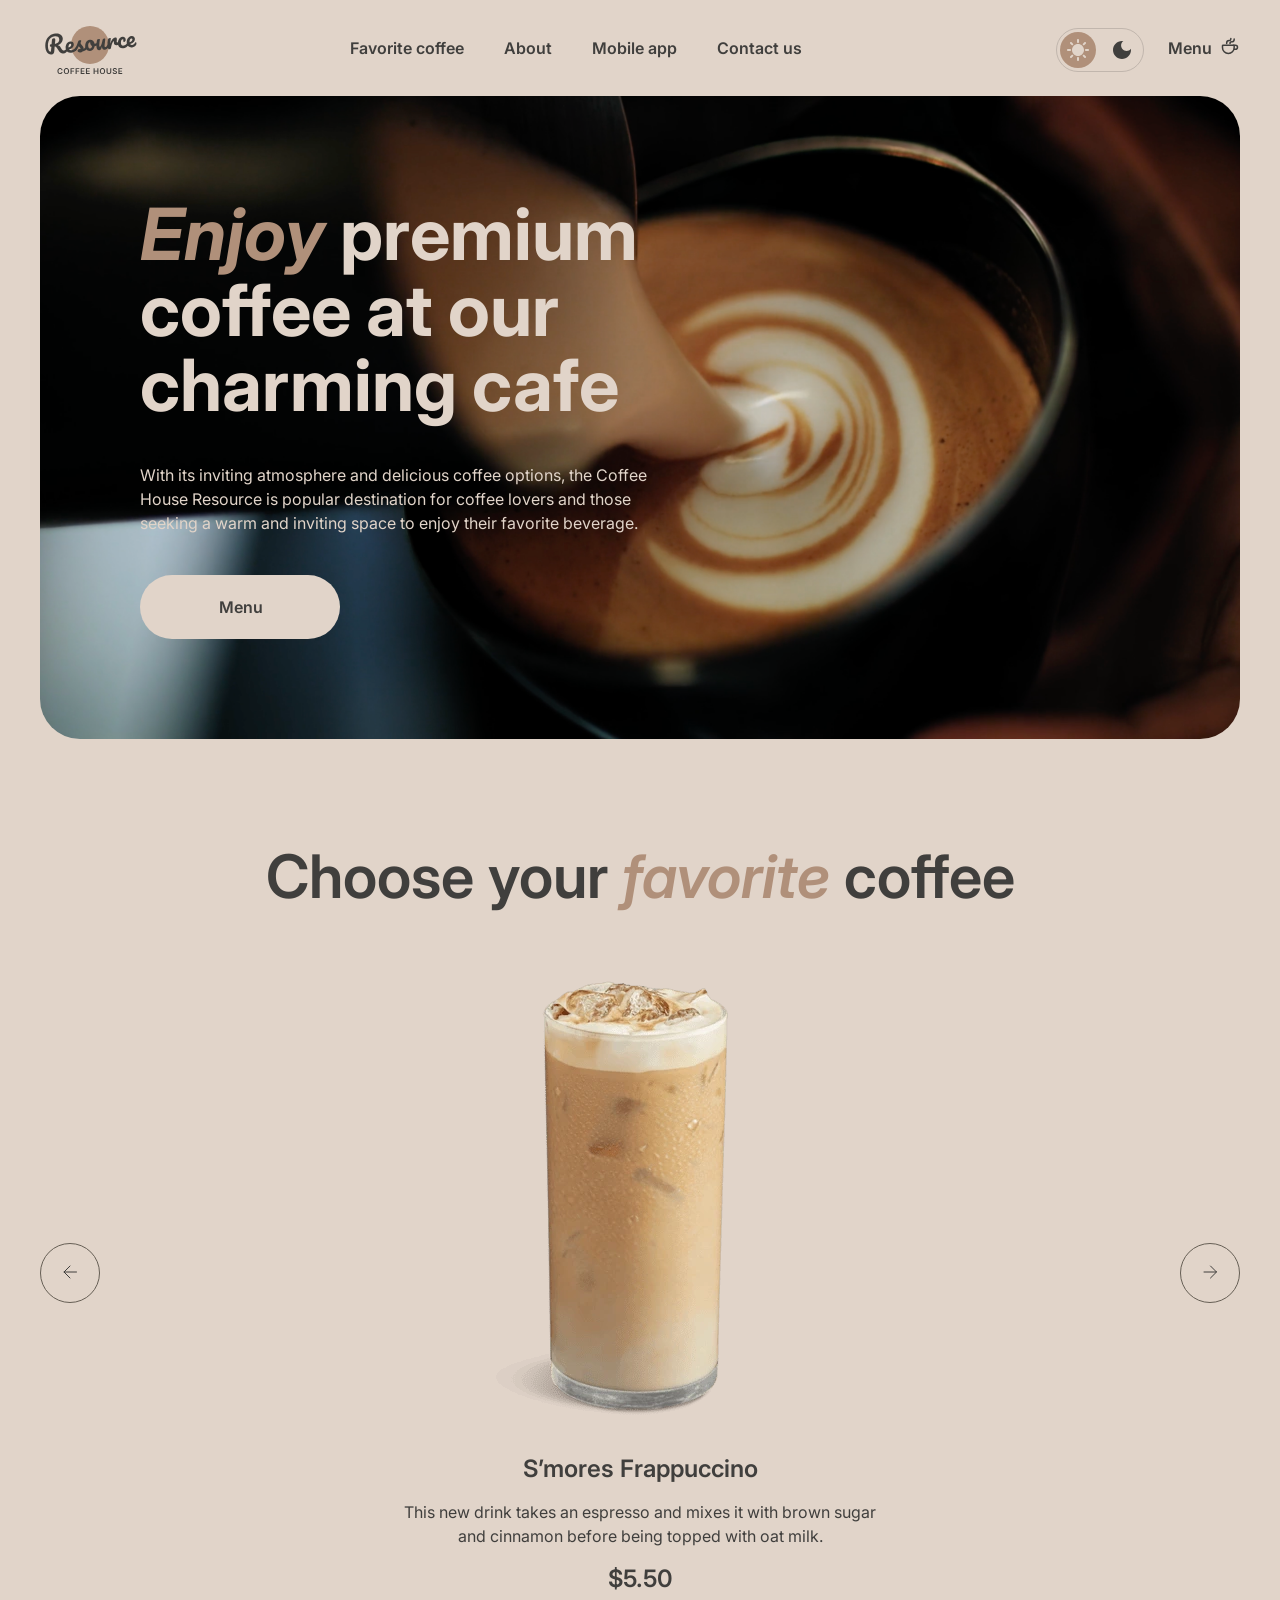
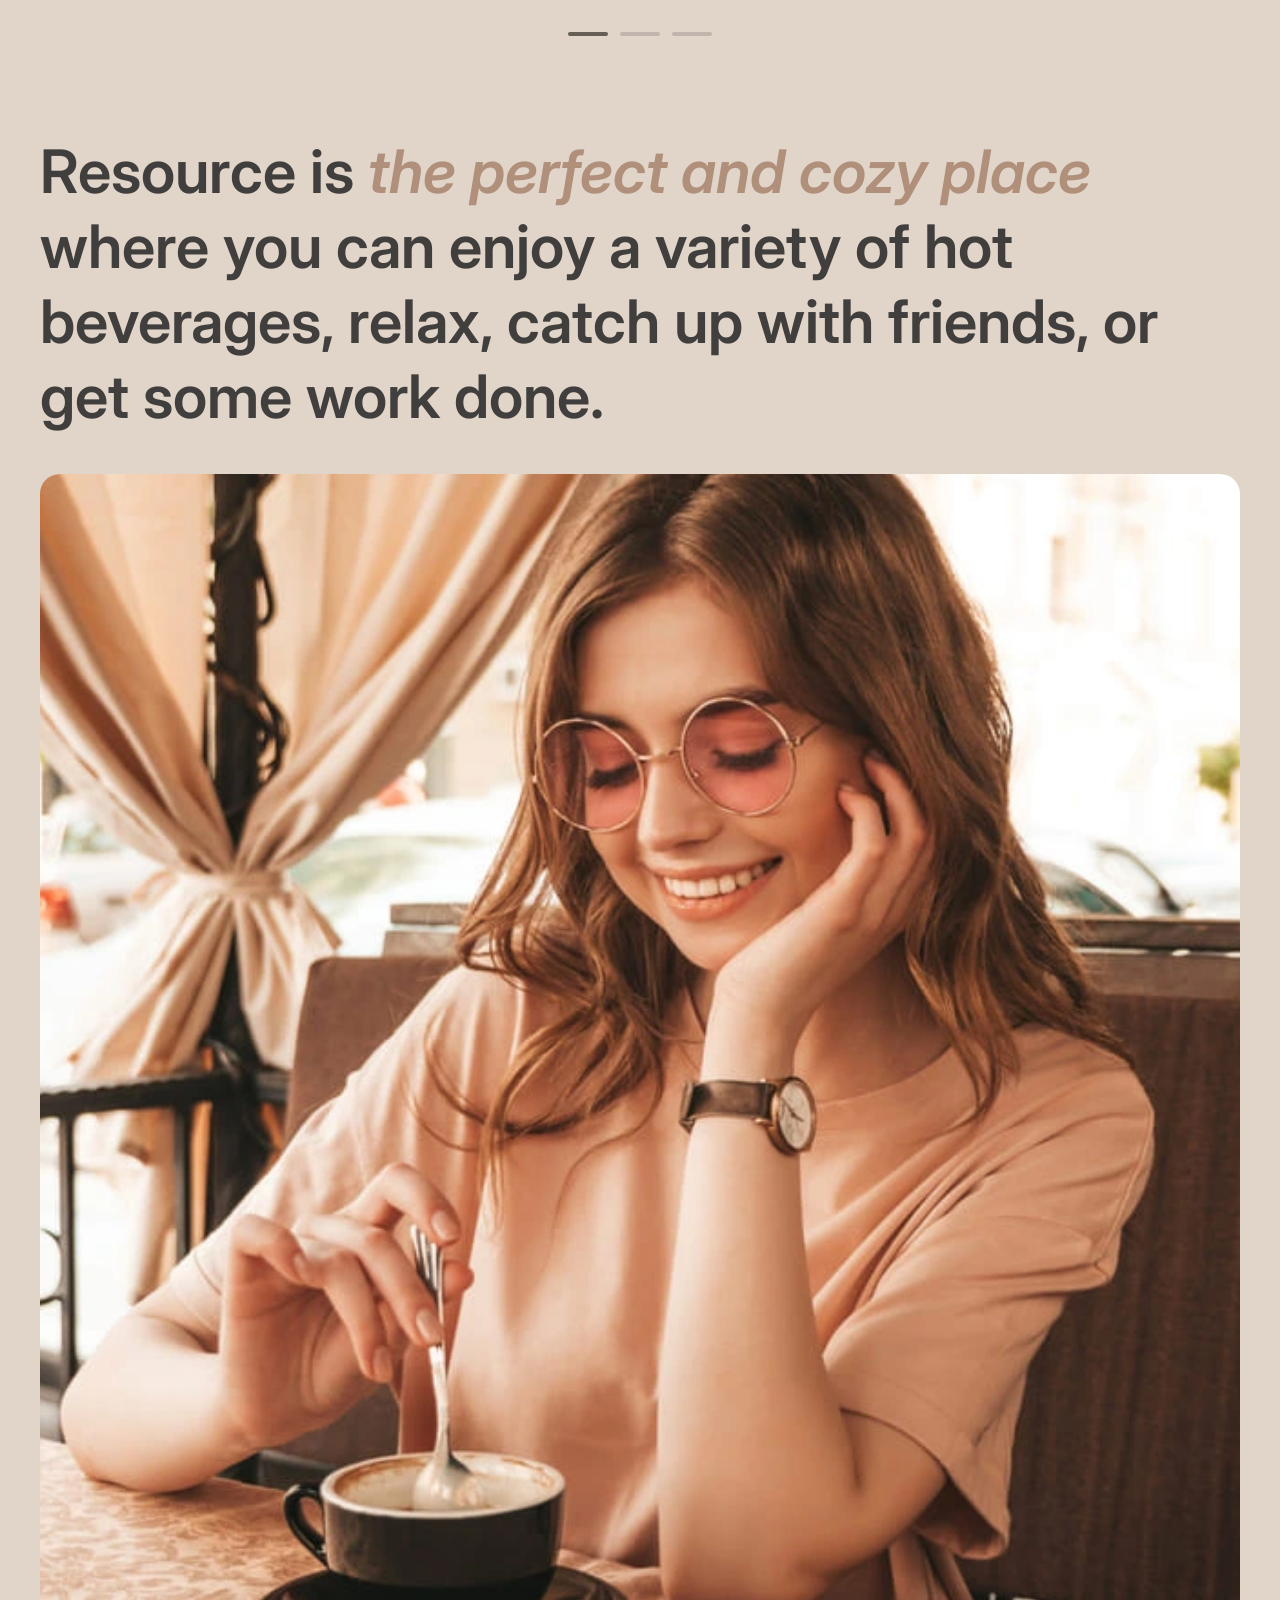
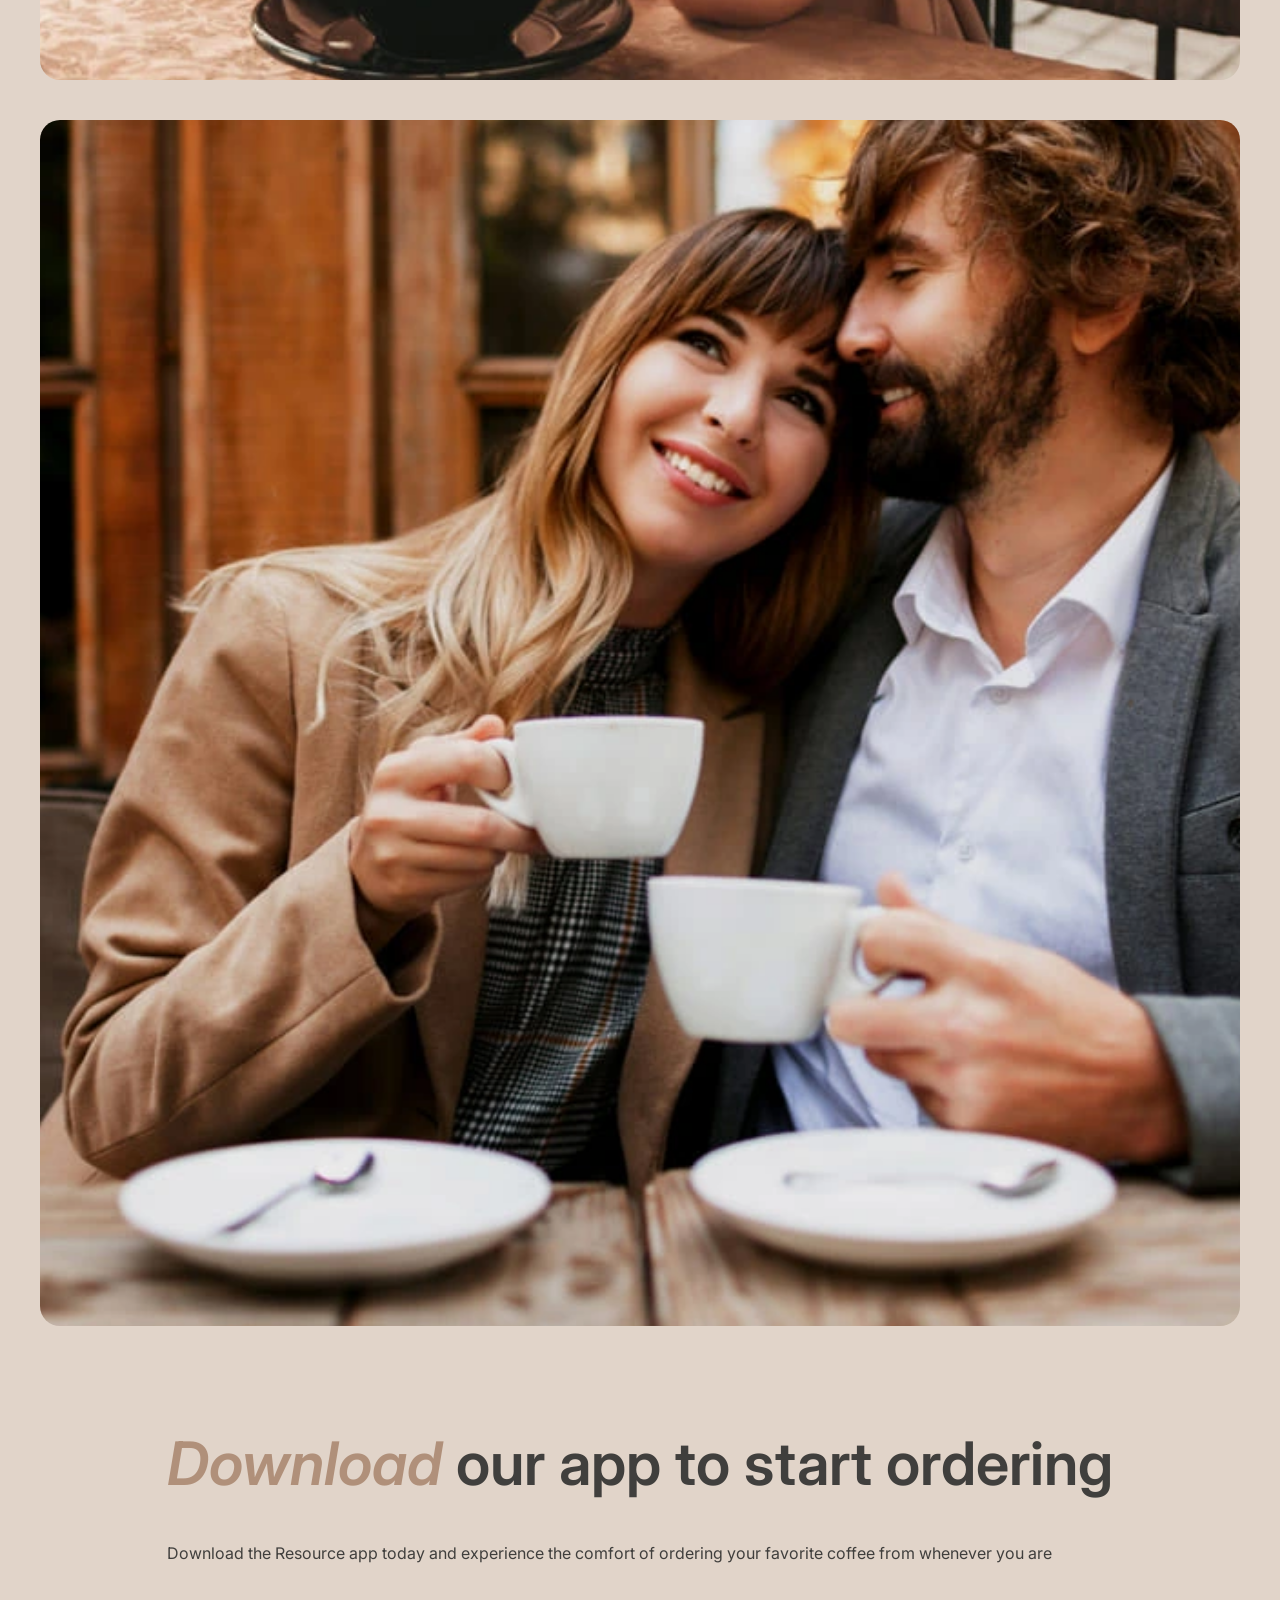
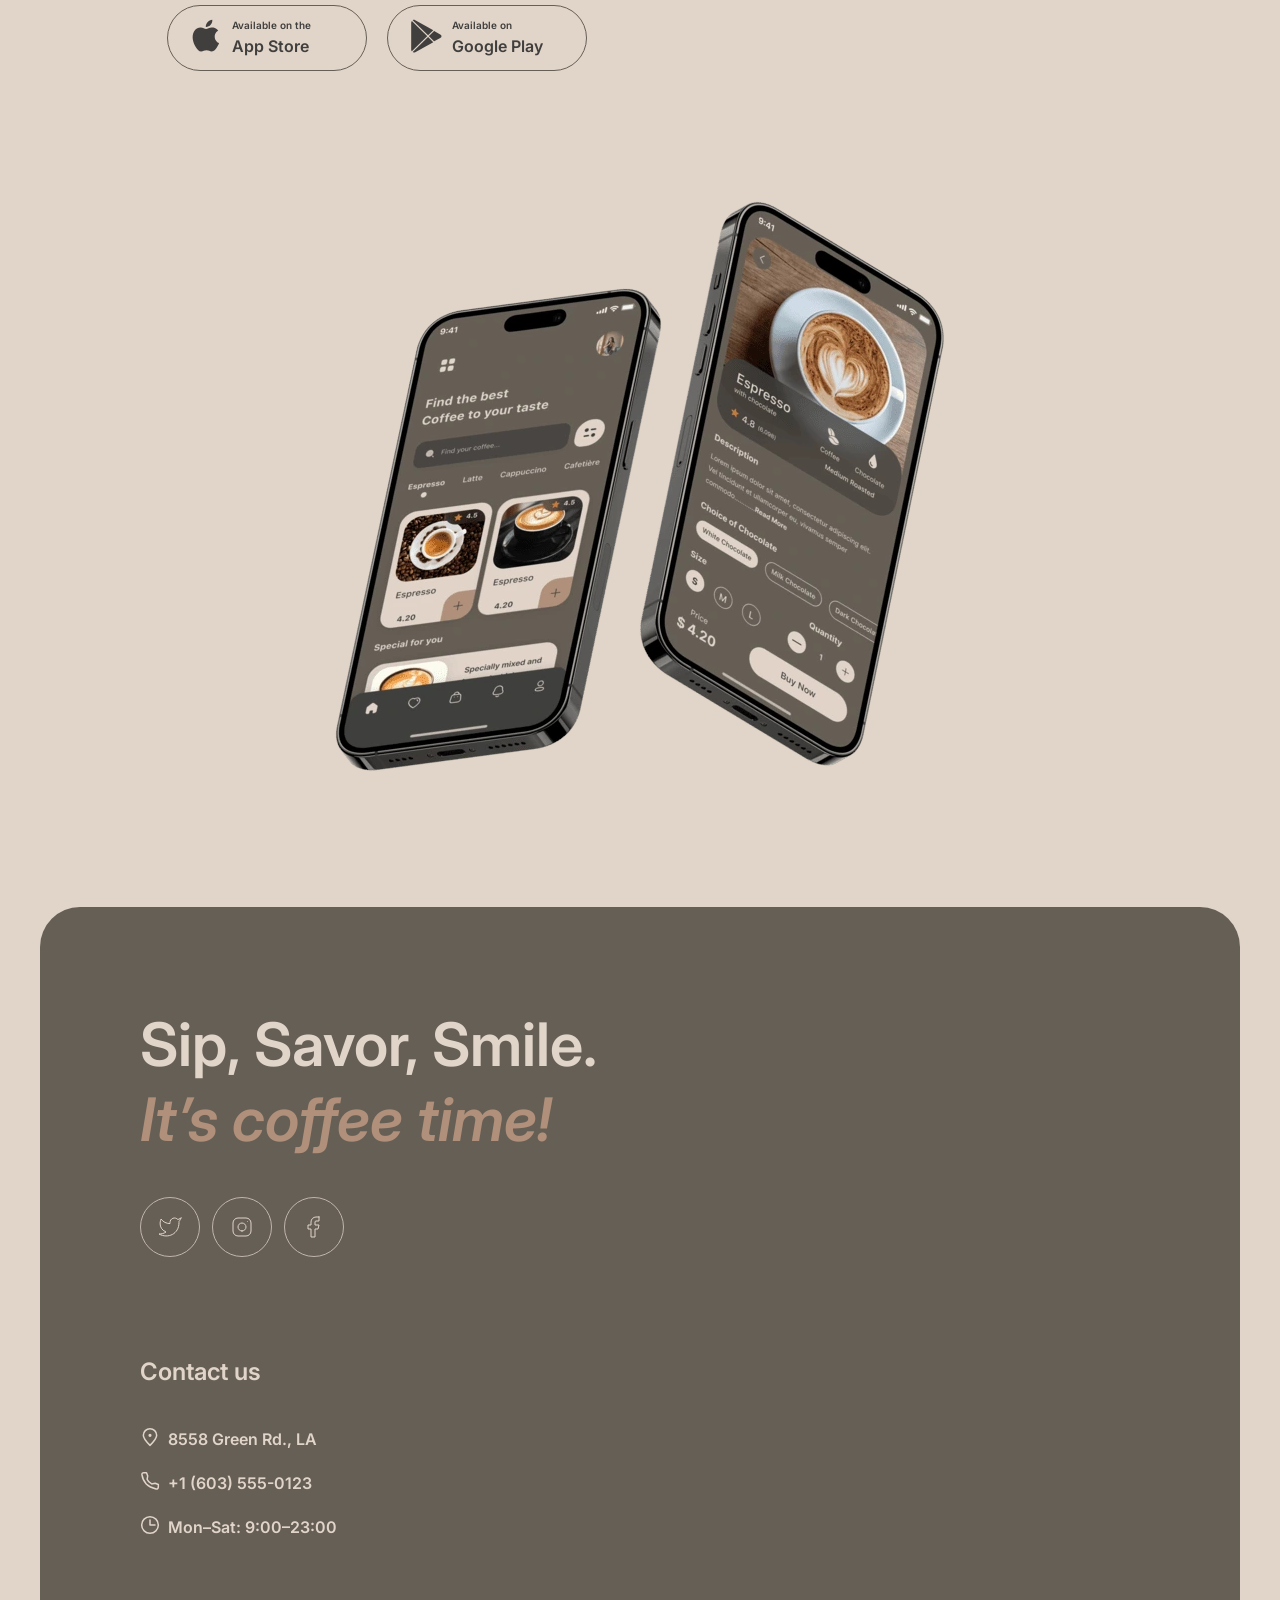
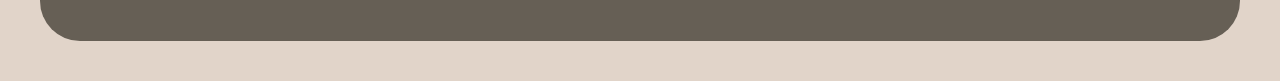
==== index.html @ 1335c881 "feat: add styles for tablets" ====
<!DOCTYPE html>
<html lang="en" data-theme="light">
<head>
  <meta charset="UTF-8">
  <meta name="viewport" content="width=device-width, initial-scale=1.0">
  <script>
    (function () {
      try {
        const stored = localStorage.getItem('theme');
        const systemPrefers = matchMedia('(prefers-color-scheme: dark)'). matches ? 'dark' : 'light';
        const theme = stored === 'dark' || stored === 'light' ? stored : systemPrefers;
        document.documentElement.setAttribute('data-theme', theme);
      } catch (e) {
      }
    })();
  </script>
  <link rel="shortcut icon" href="assets/img/logo-dark.svg" type="image/x-icon">
  <link rel="preconnect" href="https://fonts.googleapis.com">
  <link rel="preconnect" href="https://fonts.gstatic.com" crossorigin>
  <link href="https://fonts.googleapis.com/css2?family=Inter:ital,opsz,wght@0,14..32,100..900;1,14..32,100..900&display=swap" rel="stylesheet">
  <link rel="stylesheet" href="css/style.css">
  <title>Coffee House</title>
</head>
<body>
  <header class="header container">
    <a class="header__logo" href="index.html" aria-label="Resource - Home">
      <img class="header__logo-img header__logo-img--light" aria-hidden="true" src="assets/img/logo.svg" alt="">
      <img class="header__logo-img header__logo-img--dark" aria-hidden="true" src="assets/img/logo-dark.svg" alt="">
    </a>
    <nav class="nav" aria-label="Main">
      <ul class="nav__list">
        <li class="nav__item"><a class="nav__link" href="#coffee">Favorite coffee</a></li>
        <li class="nav__item"><a class="nav__link" href="#about">About</a></li>
        <li class="nav__item"><a class="nav__link" href="#mobile">Mobile app</a></li>
        <li class="nav__item"><a class="nav__link" href="#contact">Contact us</a></li>
        <li class="nav__item nav__item--last">
          <a class="nav__link menu menu--mobile" href="menu.html">
            <span class="menu__text">Menu</span>
            <svg class="menu__icon" aria-hidden="true" focusable="false" width="20" height="20" viewBox="0 0 20 20" fill="none" xmlns="http://www.w3.org/2000/svg">
              <path class="menu__path" d="M14.167 9.76667V11.6667C14.167 14.8883 11.5553 17.5 8.33366 17.5C5.112 17.5 2.50033 14.8883 2.50033 11.6667V9.76667C2.50033 9.4353 2.76896 9.16667 3.10033 9.16667H13.567C13.8984 9.16667 14.167 9.4353 14.167 9.76667Z" stroke="#403F3D" stroke-width="1.5" stroke-linecap="round" stroke-linejoin="round"/>
              <path class="menu__path" d="M10.0003 7.50008C10.0003 6.66675 10.5956 5.83341 11.786 5.83341C13.101 5.83341 14.167 4.76743 14.167 3.45246V2.91675" stroke="#403F3D" stroke-width="1.5" stroke-linecap="round" stroke-linejoin="round"/>
              <path class="menu__path" d="M6.66634 7.5V7.08333C6.66634 5.70262 7.78563 4.58333 9.16634 4.58333C10.0868 4.58333 10.833 3.83714 10.833 2.91667V2.5" stroke="#403F3D" stroke-width="1.5" stroke-linecap="round" stroke-linejoin="round"/>
              <path class="menu__path" d="M13.333 9.16675H15.4163C16.5669 9.16675 17.4997 10.0995 17.4997 11.2501C17.4997 12.4007 16.5669 13.3334 15.4163 13.3334H14.1663" stroke="#403F3D" stroke-width="1.5" stroke-linecap="round" stroke-linejoin="round"/>
            </svg>
          </a>
        </li>
      </ul>
    </nav>
    <div class="header__actions">
      <button id="theme-switch" class="theme-switch" type="button" role="switch" aria-checked="false" aria-label="Switch theme">
        <span class="theme-switch__icon-wrapper theme-switch__icon-wrapper--light">
          <svg class="theme-switch__icon" width="22" height="22" viewBox="0 0 22 22" fill="none" xmlns="http://www.w3.org/2000/svg">
            <path class="theme-switch__path" d="M10 3V1C10 0.45 10.45 0 11 0C11.55 0 12 0.45 12 1V3C12 3.55 11.55 4 11 4C10.45 4 10 3.55 10 3ZM17.36 6.05L18.77 4.63C19.16 4.24 19.16 3.61 18.77 3.22C18.38 2.83 17.75 2.83 17.36 3.22L15.95 4.64C15.56 5.03 15.56 5.66 15.95 6.05C16.34 6.44 16.97 6.44 17.36 6.05ZM21 10H19C18.45 10 18 10.45 18 11C18 11.55 18.45 12 19 12H21C21.55 12 22 11.55 22 11C22 10.45 21.55 10 21 10ZM11 18C10.45 18 10 18.45 10 19V21C10 21.55 10.45 22 11 22C11.55 22 12 21.55 12 21V19C12 18.45 11.55 18 11 18ZM4.64 6.05L3.22 4.64C2.83 4.25 2.83 3.61 3.22 3.23C3.61 2.85 4.25 2.84 4.63 3.23L6.04 4.64C6.43 5.03 6.43 5.67 6.04 6.05C5.65 6.43 5.02 6.44 4.64 6.05ZM15.95 15.95C15.56 16.34 15.56 16.98 15.95 17.36L17.36 18.77C17.75 19.16 18.39 19.16 18.77 18.77C19.16 18.38 19.16 17.74 18.77 17.36L17.36 15.95C16.98 15.56 16.34 15.56 15.95 15.95ZM1 12H3C3.55 12 4 11.55 4 11C4 10.45 3.55 10 3 10H1C0.45 10 0 10.45 0 11C0 11.55 0.45 12 1 12ZM4.64 18.78L6.05 17.37C6.44 16.98 6.44 16.34 6.05 15.96C5.66 15.58 5.02 15.57 4.64 15.96L3.23 17.37C2.84 17.76 2.84 18.4 3.23 18.78C3.61 19.17 4.25 19.17 4.64 18.78ZM11 5C7.69 5 5 7.69 5 11C5 14.31 7.69 17 11 17C14.31 17 17 14.31 17 11C17 7.69 14.31 5 11 5Z"/>
          </svg>
        </span>
        <span class="theme-switch__icon-wrapper theme-switch__icon-wrapper--dark">
          <svg class="theme-switch__icon" width="18" height="18" viewBox="0 0 18 18" fill="none" xmlns="http://www.w3.org/2000/svg">
            <path class="theme-switch__path" d="M9 0C4.03 0 0 4.03 0 9C0 13.97 4.03 18 9 18C13.97 18 18 13.97 18 9C18 8.54 17.96 8.08 17.9 7.64C16.92 9.01 15.32 9.9 13.5 9.9C10.52 9.9 8.1 7.48 8.1 4.5C8.1 2.69 8.99 1.08 10.36 0.0999999C9.92 0.0399999 9.46 0 9 0Z"/>
          </svg>
        </span>
      </button>
      <a class="nav__link menu menu--desktop" href="menu.html">
        <span class="menu__text">Menu</span>
        <svg class="menu__icon" aria-hidden="true" focusable="false" width="20" height="20" viewBox="0 0 20 20" fill="none" xmlns="http://www.w3.org/2000/svg">
          <path class="menu__path" d="M14.167 9.76667V11.6667C14.167 14.8883 11.5553 17.5 8.33366 17.5C5.112 17.5 2.50033 14.8883 2.50033 11.6667V9.76667C2.50033 9.4353 2.76896 9.16667 3.10033 9.16667H13.567C13.8984 9.16667 14.167 9.4353 14.167 9.76667Z" stroke="#403F3D" stroke-width="1.5" stroke-linecap="round" stroke-linejoin="round"/>
          <path class="menu__path" d="M10.0003 7.50008C10.0003 6.66675 10.5956 5.83341 11.786 5.83341C13.101 5.83341 14.167 4.76743 14.167 3.45246V2.91675" stroke="#403F3D" stroke-width="1.5" stroke-linecap="round" stroke-linejoin="round"/>
          <path class="menu__path" d="M6.66634 7.5V7.08333C6.66634 5.70262 7.78563 4.58333 9.16634 4.58333C10.0868 4.58333 10.833 3.83714 10.833 2.91667V2.5" stroke="#403F3D" stroke-width="1.5" stroke-linecap="round" stroke-linejoin="round"/>
          <path class="menu__path" d="M13.333 9.16675H15.4163C16.5669 9.16675 17.4997 10.0995 17.4997 11.2501C17.4997 12.4007 16.5669 13.3334 15.4163 13.3334H14.1663" stroke="#403F3D" stroke-width="1.5" stroke-linecap="round" stroke-linejoin="round"/>
        </svg>
      </a>
      <button
        class="burger"
        type="button"
        aria-expanded="false"
        aria-controls="main-nav"
        aria-label="Open menu"
      >
      <span class="burger__box" aria-hidden="true">
        <span class="burger__line burger__line--top"></span>
        <span class="burger__line burger__line--bottom"></span>
      </span>
    </button>
    </div>
  </header>

  <main class="main container">
    <section class="hero section" aria-labelledby="hero-title">
      <div class="hero__content">
        <h1 id="hero-title" class="hero__title">
          <span class="hero__title--highlight">Enjoy</span> premium coffee at our charming cafe
        </h1>
        <p class="hero__description">
          With its inviting atmosphere and delicious coffee options, 
          the Coffee House Resource is popular destination for coffee lovers 
          and those seeking a warm and inviting space 
          to enjoy their favorite beverage.
        </p>
        <a href="menu.html" class="button button-hero">
          <span class="button-hero__wrapper">
            <span class="button-hero__text">Menu</span>
            <svg class="button-hero__icon" aria-hidden="true" focusable="false" width="20" height="20" viewBox="0 0 20 20" fill="none" xmlns="http://www.w3.org/2000/svg">
              <path class="button-hero__path" d="M14.167 9.76667V11.6667C14.167 14.8883 11.5553 17.5 8.33366 17.5C5.112 17.5 2.50033 14.8883 2.50033 11.6667V9.76667C2.50033 9.4353 2.76896 9.16667 3.10033 9.16667H13.567C13.8984 9.16667 14.167 9.4353 14.167 9.76667Z" stroke="#403F3D" stroke-width="1.5" stroke-linecap="round" stroke-linejoin="round"/>
              <path class="button-hero__path" d="M10.0003 7.50008C10.0003 6.66675 10.5956 5.83341 11.786 5.83341C13.101 5.83341 14.167 4.76743 14.167 3.45246V2.91675" stroke="#403F3D" stroke-width="1.5" stroke-linecap="round" stroke-linejoin="round"/>
              <path class="button-hero__path" d="M6.66634 7.5V7.08333C6.66634 5.70262 7.78563 4.58333 9.16634 4.58333C10.0868 4.58333 10.833 3.83714 10.833 2.91667V2.5" stroke="#403F3D" stroke-width="1.5" stroke-linecap="round" stroke-linejoin="round"/>
              <path class="button-hero__path" d="M13.333 9.16675H15.4163C16.5669 9.16675 17.4997 10.0995 17.4997 11.2501C17.4997 12.4007 16.5669 13.3334 15.4163 13.3334H14.1663" stroke="#403F3D" stroke-width="1.5" stroke-linecap="round" stroke-linejoin="round"/>
            </svg>
          </span>
        </a>
      </div>
    </section>

    <section id="coffee" class="coffee section" aria-labelledby="coffee-title" >
      <h2 id="coffee-title" class="title coffee__title">Choose your <span class="title--highlight">favorite</span> coffee</h2>
      <div class="slider" role="group" aria-roledescription="carousel" aria-label="Favorite coffee">
        <div class="slider-track" aria-live="polite">
          <div class="slider-card" role="group" aria-roledescription="slide" aria-label="1 of 3">
            <div class="slider-card__image-wrapper">
              <picture class="slider-card__picture">
                <!-- desktop-tablet -->
                <source 
                  srcset="assets/img/slider/coffee-1-480.webp 1x, assets/img/slider/coffee-1-960.webp 2x" 
                  type="image/webp" 
                  media="(min-width: 681px)">
                <source 
                  srcset="assets/img/slider/coffee-1-480.png 1x, assets/img/slider/coffee-1-960.png 2x" 
                  type="image/png" 
                  media="(min-width: 681px)">

                <!-- mobile -->
                <source 
                  srcset="assets/img/slider/coffee-1-348.webp 1x, assets/img/slider/coffee-1-696.webp 2x" 
                  type="image/webp" 
                  media="(max-width: 680px)">
                <source 
                  srcset="assets/img/slider/coffee-1-348.png 1x, assets/img/slider/coffee-1-696.png 2x" 
                  type="image/png" 
                  media="(max-width: 680px)">

                <!-- fallback -->
                <img class="slider-card__img" src="assets/img/slider/coffee-1-348.png" alt="Iced frappuccino in a tall glass with whipped foam" loading="lazy">
              </picture>
            </div>
            <h3 class="slider-card__title">S’mores Frappuccino</h3>
            <p class="slider-card__description">
              This new drink takes an espresso and mixes it 
              with brown sugar and cinnamon before being topped with oat milk.
            </p>
            <span class="slider-card__price">$5.50</span>
          </div>
        </div>
        <div class="slider-nav">
          <button type="button" class="slider-nav__button slider-nav__button--left" aria-label="Previous coffee">
            <svg class="slider-nav__icon" aria-hidden="true" width="24" height="24" viewBox="0 0 24 24" fill="none" xmlns="http://www.w3.org/2000/svg">
              <path class="slider-nav__path" stroke="#403F3D" d="M18.5 12H6M12 18L6 12L12 6" stroke-linecap="round" stroke-linejoin="round"/>
            </svg>
          </button>
          <button type="button" class="slider-nav__button slider-nav__button--right" aria-label="Next coffee">
            <svg class="slider-nav__icon" aria-hidden="true" width="24" height="24" viewBox="0 0 24 24" fill="none" xmlns="http://www.w3.org/2000/svg">
              <path class="slider-nav__path" stroke="#403F3D" d="M6 12H18.5M12.5 18L18.5 12L12.5 6" stroke-linecap="round" stroke-linejoin="round"/>
            </svg>
          </button>
        </div>
        <div class="slider-dots" role="group" aria-label="Choose coffee">
          <button class="slider-dot" type="button" aria-label="Show S’mores Frappuccino" aria-current="true"></button>
          <button class="slider-dot" type="button" aria-label="Show Caramel Macchiato"></button>
          <button class="slider-dot" type="button" aria-label="Show Ice coffee"></button>
        </div>
      </div>
    </section>

    <section id="about" class="about section" aria-labelledby="about-title">
      <h2 id="about-title" class="visually-hidden">About Resource</h2>
      <p class="title">Resource is <span class="title--highlight">the perfect and cozy place</span> where you can enjoy a variety of hot beverages, relax, catch up with friends, or get some work done.</p>
      <ul class="about__pictures">
        <li class="about__picture-wrapper about__picture-wrapper--big about__picture-wrapper--big-top">
          <picture class="about__picture">
            <!-- desktop-tablet -->
            <source 
              srcset="assets/img/about/about-1-726.webp 1x, assets/img/about/about-1-1452.webp 2x" 
              type="image/webp" 
              media="(min-width: 681px)">
            <source 
              srcset="assets/img/about/about-1-726.jpg 1x, assets/img/about/about-1-1452.jpg 2x" 
              type="image/jpeg" 
              media="(min-width: 681px)">
  
            <!-- mobile -->
            <source 
              srcset="assets/img/about/about-1-688.webp 1x, assets/img/about/about-1-1376.webp 2x" 
              type="image/webp" 
              media="(max-width: 680px)">
            <source 
              srcset="assets/img/about/about-1-688.jpg 1x, assets/img/about/about-1-1376.jpg 2x" 
              type="image/jpeg" 
              media="(max-width: 680px)">
  
            <!-- fallback -->
            <img class="about__img" src="assets/img/about/about-1-688.jpg" alt="" loading="lazy">
          </picture>
        </li>

        <li class="about__picture-wrapper about__picture-wrapper--small about__picture-wrapper--small-top">
          <picture class="about__picture">
            <!-- mobile -->
            <source
              media="(max-width: 680px)"
              srcset="[data-uri]">

            <!-- desktop-tablet -->
            <source 
              srcset="assets/img/about/about-3-726.webp 1x, assets/img/about/about-3-1452.webp 2x" 
              type="image/webp">
            <source 
              srcset="assets/img/about/about-3-726.jpg 1x, assets/img/about/about-3-1452.jpg 2x" 
              type="image/jpeg">
          
            <!-- fallback -->
            <img class="about__img" src="assets/img/about/about-3-660.jpg" alt="" loading="lazy">
          </picture>
        </li>

        <li class="about__picture-wrapper about__picture-wrapper--small about__picture-wrapper--small-bottom">
          <picture class="about__picture">
            <!-- mobile -->
            <source
              media="(max-width: 680px)"
              srcset="[data-uri]">
              
            <!-- desktop-tablet -->
            <source 
              srcset="assets/img/about/about-2-726.webp 1x, assets/img/about/about-2-1452.webp 2x" 
              type="image/webp">
            <source 
              srcset="assets/img/about/about-2-726.jpg 1x, assets/img/about/about-2-1452.jpg 2x" 
              type="image/jpeg">
  
            <!-- fallback -->
            <img class="about__img" src="assets/img/about/about-2-726.jpg" alt="" loading="lazy">
          </picture>
        </li>

        <li class="about__picture-wrapper about__picture-wrapper--big about__picture-wrapper--big-bottom">
          <picture class="about__picture">
            <!-- desktop-tablet -->
            <source 
              srcset="assets/img/about/about-4-726.webp 1x, assets/img/about/about-4-1452.webp 2x" 
              type="image/webp" 
              media="(min-width: 681px)">
            <source 
              srcset="assets/img/about/about-4-726.jpg 1x, assets/img/about/about-4-1452.jpg 2x" 
              type="image/jpeg" 
              media="(min-width: 681px)">
  
            <!-- mobile -->
            <source 
              srcset="assets/img/about/about-4-688.webp 1x, assets/img/about/about-4-1376.webp 2x" 
              type="image/webp" 
              media="(max-width: 680px)">
            <source 
              srcset="assets/img/about/about-4-688.jpg 1x, assets/img/about/about-4-1376.jpg 2x" 
              type="image/jpeg" 
              media="(max-width: 680px)">
  
            <!-- fallback -->
            <img class="about__img" src="assets/img/about/about-4-660.jpg" alt="" loading="lazy">
          </picture>
        </li>
      </ul>
    </section>

    <section id="mobile" class="section mobile" aria-labelledby="mobile-title">
      <div class="mobile__content">
        <h2 id="mobile-title" class="title mobile__title"><span class="title--highlight">Download</span> our app to start ordering</h2>
        <p class="mobile__description">Download the Resource app today and experience the comfort of ordering your favorite coffee from whenever you are</p>
        <ul class="mobile__links">
          <li class="mobile__link-container">
            <a class="mobile__link" href="https://www.apple.com/app-store/">
              <svg aria-hidden="true" class="mobile__link-svg" viewBox="0 0 36 36" fill="none" xmlns="http://www.w3.org/2000/svg">
                <path class="mobile__path" d="M22.6357 6.87268C23.7477 5.51675 24.5086 3.67205 24.2974 1.80005C22.6879 1.86952 20.675 2.88554 19.5159 4.21169C18.4903 5.38029 17.5742 7.29571 17.8109 9.097C19.6189 9.2285 21.4753 8.20752 22.6357 6.87268Z" fill="#403F3D"/>
                <path class="mobile__path" d="M26.7073 18.6307C26.6704 14.6324 30.065 12.6872 30.2203 12.5966C28.2977 9.86366 25.3178 9.49026 24.2707 9.46048C21.7679 9.20369 19.3403 10.9206 18.0654 10.9206C16.765 10.9206 14.8017 9.48529 12.6858 9.52747C9.96293 9.56841 7.41566 11.1055 6.0186 13.4923C3.13542 18.359 5.28572 25.5108 8.04802 29.4446C9.42981 31.3712 11.0444 33.5223 13.1578 33.4466C15.2254 33.3635 15.9978 32.1614 18.4929 32.1614C20.9651 32.1614 21.6903 33.4466 23.8457 33.3983C26.0647 33.3635 27.4618 31.463 28.7952 29.519C30.392 27.3108 31.0333 25.1362 31.0588 25.0245C31.0066 25.0071 26.7493 23.4229 26.7073 18.6307Z" fill="#403F3D"/>
              </svg>
              <span class="mobile__link-text mobile__link-text--small">Available on the</span>
              <span class="mobile__link-text mobile__link-text--standart">App Store</span>
            </a>
          </li>
          <li class="mobile__link-container">
            <a class="mobile__link" href="https://play.google.com/store/apps/">
              <svg aria-hidden="true" class="mobile__link-svg" viewBox="0 0 36 36" fill="none" xmlns="http://www.w3.org/2000/svg">
                <path class="mobile__path" d="M3.7558 3.20297C3.39335 3.57289 3.18359 4.14884 3.18359 4.89471V31.4994C3.18359 32.2453 3.39335 32.8212 3.7558 33.1911L3.84525 33.2723L19.1359 18.37V18.0181L3.84525 3.11575L3.7558 3.20297Z" fill="#403F3D"/>
                <path class="mobile__path" d="M26.0776 23.34L20.9863 18.37V18.0181L26.0837 13.0482L26.1979 13.1128L32.2345 16.4617C33.9573 17.4121 33.9573 18.976 32.2345 19.9324L26.1979 23.2753L26.0776 23.34V23.34Z" fill="#403F3D"/>
                <path class="mobile__path" d="M25.2733 24.2007L20.0617 19.1195L4.68164 34.1166C5.25384 34.7031 6.18695 34.7737 7.24807 34.1873L25.2733 24.2007" fill="#403F3D"/>
                <path class="mobile__path" d="M25.2733 12.1876L7.24807 2.20103C6.18695 1.62058 5.25384 1.69125 4.68164 2.27772L20.0617 17.2688L25.2733 12.1876Z" fill="#403F3D"/>
              </svg>
              <span class="mobile__link-text mobile__link-text--small">Available on</span>
              <span class="mobile__link-text mobile__link-text--standart">Google Play</span>
            </a>
          </li>
        </ul>
      </div>
      <picture class="mobile__picture">
        <!-- desktop-tablet -->
        <source 
          srcset="assets/img/mobile/screens-630.webp 1x, assets/img/mobile/screens-1260.webp 2x" 
          type="image/webp" 
          media="(min-width: 681px)">
        <source 
          srcset="assets/img/mobile/screens-630.jpg 1x, assets/img/mobile/screens-1260.jpg 2x" 
          type="image/jpeg" 
          media="(min-width: 681px)">

        <!-- mobile -->
        <source 
          srcset="assets/img/mobile/screens-348.webp 1x, assets/img/mobile/screens-696.webp 2x" 
          type="image/webp" 
          media="(max-width: 680px)">
        <source 
          srcset="assets/img/mobile/screens-348.jpg 1x, assets/img/mobile/screens-696.jpg 2x" 
          type="image/jpeg" 
          media="(max-width: 680px)">

        <!-- fallback -->
        <img aria-hidden="true" class="mobile__img" src="assets/img/mobile/screens-348.png" alt="" loading="lazy">
      </picture>
    </section>
  </main>

  <footer class="footer container">
    <div class="footer__social">
      <p class="title">Sip, Savor, Smile. <br><span class="title--highlight">It’s coffee time!</span></p>
      <ul class="social-links">
        <li class="social-links__item">
          <a class="social-links__a" href="https://x.com/" aria-label="X (Twitter)">
            <svg class="social-links__icon" aria-hidden="true" viewBox="0 0 24 24" fill="none" xmlns="http://www.w3.org/2000/svg">
              <path class="social-links__path" d="M23 3.01006C23 3.01006 20.9821 4.20217 19.86 4.54006C19.2577 3.84757 18.4573 3.35675 17.567 3.13398C16.6767 2.91122 15.7395 2.96725 14.8821 3.29451C14.0247 3.62177 13.2884 4.20446 12.773 4.96377C12.2575 5.72309 11.9877 6.62239 12 7.54006V8.54006C10.2426 8.58562 8.50127 8.19587 6.93101 7.4055C5.36074 6.61513 4.01032 5.44869 3 4.01006C3 4.01006 -1 13.0101 8 17.0101C5.94053 18.408 3.48716 19.109 1 19.0101C10 24.0101 21 19.0101 21 7.51006C20.9991 7.23151 20.9723 6.95365 20.92 6.68006C21.9406 5.67355 23 3.01006 23 3.01006Z" stroke-linecap="round" stroke-linejoin="round"/>
            </svg>
          </a>
        </li>
        <li class="social-links__item">
          <a class="social-links__a" href="https://www.instagram.com/" aria-label="Instagram">
            <svg class="social-links__icon" aria-hidden="true" viewBox="0 0 24 24" fill="none" xmlns="http://www.w3.org/2000/svg">
              <path class="social-links__path" d="M12 16C14.2091 16 16 14.2091 16 12C16 9.79086 14.2091 8 12 8C9.79086 8 8 9.79086 8 12C8 14.2091 9.79086 16 12 16Z" stroke-linecap="round" stroke-linejoin="round"/>
              <path class="social-links__path" d="M3 16V8C3 5.23858 5.23858 3 8 3H16C18.7614 3 21 5.23858 21 8V16C21 18.7614 18.7614 21 16 21H8C5.23858 21 3 18.7614 3 16Z"/>
              <path class="social-links__path" d="M17.5 6.51L17.51 6.49889" stroke-linecap="round" stroke-linejoin="round"/>
            </svg>
          </a>
        </li>
        <li class="social-links__item">
          <a class="social-links__a" href="https://www.facebook.com/" aria-label="Facebook">
            <svg class="social-links__icon" aria-hidden="true" viewBox="0 0 24 24" fill="none" xmlns="http://www.w3.org/2000/svg">
              <path class="social-links__path" d="M17 2H14C12.6739 2 11.4021 2.52678 10.4645 3.46447C9.52678 4.40215 9 5.67392 9 7V10H6V14H9V22H13V14H16L17 10H13V7C13 6.73478 13.1054 6.48043 13.2929 6.29289C13.4804 6.10536 13.7348 6 14 6H17V2Z" stroke-linecap="round" stroke-linejoin="round"/>
            </svg>
          </a>
        </li>
      </ul>
    </div>
    <section class="footer__contact" id="contact" aria-labelledby="contact-title">
      <h2 id="contact-title" class="footer__title">Contact us</h2>
      <address class="footer-address">
        <a 
          class="footer-address__item footer-address__item--location"
          href="https://www.google.com/maps/search/?api=1&query=8558+Green+Rd,+Los+Angeles,+CA"
          target="_blank"
          rel="noopener noreferrer"
        >
          8558 Green Rd., LA
        </a>
        <a 
          class="footer-address__item footer-address__item--tel" 
          href="tel:+16035550123"
        >
          +1 (603) 555-0123
        </a>
      </address>
      <p class="footer-time footer-address__item--time">Mon–Sat: 9:00–23:00</p>
    </section>
  </footer>
  <script type="module" src="scripts/theme.js"></script>
  <script type="module" src="scripts/index.js"></script>
</body>
</html>
---- css/style.css ----
:root {
  color-scheme: light;
  /* Colors */
  --text-primary: #403f3d;
  --text-inverse: #e1d4c9;
  --text-accent: #b0907a;

  --bg-page: #e1d4c9;
  --bg-container: #665f55;
  --bg-overlay: rgb(64 63 61 / 80%);

  --border-primary: #c1b6ad;
  --border-inverse: #665f55;

  /* Typography  */
  --font-size-h1: 4.5rem;
  --font-size-h2: 3.75rem;
  --font-size-h3: 1.5rem;
  --font-size-regular: 1rem;
  --font-size-small: 0.625rem;

  --line-height-standard: 150%;
  --line-height-button-small: 140%;
  --line-height-title: 125%;
  --line-height-h1: 105%;

  --font-weight-standard: 400;
  --font-weight-bold: 600;

  /* Spacing */
  --indent-standard: 2.5rem;
  --indent-half: 1.25rem;
  --indent-small: 1rem;
  --indent-section: 6.25rem;
  --indent-button: 4rem;
  --indent-button-small: 0.75rem; /*12px*/
  --indent-gap: 0.75rem; /*12px*/
  --indent-icon-gap: 0.5rem; /*8px*/
  --indent-nav-gap: 1.5rem; /*24px*/
  --indent-gap-small: 0.125rem;
  --indent-icon: 1.063rem; /*17px*/
  --indent-tablet: 3.75rem;

  /* Radius */
  --radius-big: 6.25rem; /*100px*/
  --radius-standard: 2.5rem; /*40px*/
  --radius-half: 1.25rem; /*20px*/

  /* Components */
  --size-card: 30rem;
  --size-slider-button: 3.75rem;
  --size-dot-gap: 0.75rem; /*12px*/
  --size-dot-width: 2.5rem;
  --size-dot-height: 0.25rem;

  --size-about-width: 41.25rem;
  --size-about-big-height: 36.875rem;
  --size-about-small-height: 26.875rem;
  --size-button-icon: 2.25rem; /*36px*/
  --size-social-icon: 1.5rem; /*24px*/
  --size-icon-standard: 1.5rem; /*24px*/
  --size-icon-small: 1.25rem; /*20px*/

  --max-width-button: 12.5rem;
  --min-width-button: 12.5rem;
  --max-width-container: 85rem;
}

[data-theme="dark"] {
  color-scheme: dark;

  --text-primary: #e1d4c9;
  --text-inverse: #e1d4c9;
  --text-accent: #b0907a;

  --bg-page: #292826;
  --bg-container: #403f3d;
  --bg-overlay: rgb(41 40 38 / 80%);

  --border-primary: #665f55;
  --border-inverse: #c1b6ad;
}

*, 
*::after, 
*::before {
  box-sizing: border-box;
}

.visually-hidden {
  position: absolute;
  width: 1px;
  height: 1px;
  overflow: hidden;
  clip-path: inset(50%);
  white-space: nowrap;
  padding: 0;
  margin: -1px;
  border: 0;
}

body {
  display: block;
  margin: 0;
  padding: 0 var(--indent-standard);
  font-family: "Inter", sans-serif;
  font-optical-sizing: auto;
  font-weight: var(--font-weight-standard);
  font-style: normal;
  line-height: var(--line-height-standard);
  color: var(--text-primary);
  background-color: var(--bg-page);
}

.container {
  max-width: var(--max-width-container);
  margin: 0 auto;
}

/* Header */
.header {
  display: flex;
  justify-content: space-between;
  align-items: center;
  padding-top: var(--indent-half);
  margin-bottom: var(--indent-small);
  color: var(--text-primary);
}

.header__logo {
  display: flex;
  align-items: center;
  text-decoration: none;
  height: 3.75rem;
}

.header__logo-img--dark {
  display: none;
}

[data-theme="dark"] .header__logo-img--light {
  display: none;
}

[data-theme="dark"] .header__logo-img--dark {
  display: block;
}

.header__actions {
  display: flex;
  align-items: center;
  gap: var(--indent-nav-gap);
  padding-left: 2.75rem;
}

/* Navigation */
.nav {
  display: flex;
}

.nav__list {
  display: flex;
  list-style: none;
  margin: 0;
  padding: 0;
  gap: var(--indent-standard);
}

.nav__item {
  display: block;
}

.nav__link {
  position: relative;
  display: block;
  padding-bottom: 4px;
  font-family: inherit;
  font-weight: var(--font-weight-bold);
  color: var(--text-primary);
  text-decoration: none;
  line-height: var(--line-height-standard);
  overflow-x: hidden;
  transition: color 0.15s ease-in;
}

.nav__item--last {
  display: none;
}

/* Menu */
.menu {
  position: relative;
  display: flex;
  gap: var(--indent-icon-gap);
  text-decoration: none;
  font-size: var(--font-size-regular);
  font-weight: var(--font-weight-bold);
  line-height: var(--line-height-standard);
  padding-bottom: 4px;
  overflow-x: hidden;
}

.nav__link::after,
.menu::after {
  content: '';
  display: block;
  position: absolute;
  bottom: 0;
  width: 100%;
  height: 2px;
  background-color: var(--text-primary);
  transform: translateX(-101%);
  transition: transform 0.15s ease-in;
}

.menu__path {
  stroke: var(--text-primary);
}

.nav__link:hover::after,
.menu:hover::after {
  transform: translateX(0%);
}

.nav__link--active::after,
.menu--active::after {
  transform: translateX(0%);
  transition: none;
}

.nav__link--active:hover::after,
.menu--active:hover::after {
  transform: translateX(0%);
}


/* Theme-switch */
.theme-switch {
  display: flex;
  padding: 3px;
  border: 1px solid var(--border-primary);
  border-radius: var(--radius-big);
  gap: var(--indent-icon-gap);
  background: none;
  font: inherit;
  color: inherit;
  text-align: left;
  cursor: pointer;
}

.theme-switch__icon-wrapper {
  position: relative;
  display: block;
  width: var(--size-button-icon);
  height: var(--size-button-icon);
  border-radius: 50%;
  transition: background-color 0.15s ease-in;
}

.theme-switch__icon-wrapper--light {
  background-color: var(--text-accent);
}

.theme-switch__icon-wrapper--light .theme-switch__path {
  fill: var(--text-inverse);
}


.theme-switch__icon-wrapper--dark .theme-switch__path {
  fill: var(--text-primary);
}

.theme-switch:hover .theme-switch__icon-wrapper--dark {
  background-color: var(--border-inverse);
}

.theme-switch:hover .theme-switch__icon-wrapper--dark .theme-switch__path {
  fill: var(--text-inverse);
}

.theme-switch__icon {
  position: absolute;
  top: 50%;
  left: 50%;
  transform: translate(-50%, -50%);
}

[data-theme = "dark"] .theme-switch__icon-wrapper--light {
  background-color: transparent;
}

[data-theme = "dark"] .theme-switch__icon-wrapper--dark {
  background-color: var(--text-accent);
}

[data-theme = "dark"] .theme-switch:hover .theme-switch__icon-wrapper--dark {
  background-color: var(--text-accent);
}

[data-theme = "dark"] .theme-switch:hover .theme-switch__icon-wrapper--dark .theme-switch__path {
  fill: var(--text-inverse);
}

[data-theme = "dark"] .theme-switch:hover .theme-switch__icon-wrapper--light {
  background-color: var(--bg-container);
}

/* Burger */
.burger {
  display: none;
}


/* Button */
.button {
  display: inline-block;
  border: none;
  padding: var(--indent-half) var(--indent-button);
  background-color: var(--bg-page);
  border-radius: var(--radius-big);
  line-height: var(--line-height-standard);
  font-weight: var(--font-weight-bold);
  font-size: var(--font-size-regular);
  color: var(--text-primary);
}

.button-hero { 
  position: relative;
  display: flex;
  min-width: 12.5rem;
  min-height: 64px;
  gap: var(--indent-icon-gap);
  text-decoration: none;
  font-size: var(--font-size-regular);
  font-weight: var(--font-weight-bold);
  line-height: var(--line-height-standard);
  overflow-x: hidden;
  padding-right: calc(var(--indent-button) - var(--size-icon-small) - var(--indent-icon-gap));
}

.button-hero__wrapper {
  position: absolute;
  display: inline-block;
  gap: 8px;
  transform: translateX(15px);
  transition: transform 0.15s ease-in;
}

.button-hero__text {
  display: block;
  padding-right: 28px;
  background-color: var(--bg-page);
}

.button-hero__icon {
  position: absolute;
  top: 50%;
  left: 100%;
  display: inline-block;
  transform: translate(-100%, -50%);
  opacity: 0;
  transition: opacity 0.2s ease-in;
}

.button-hero__path {
  stroke: var(--text-primary);
}

.button-hero:hover .button-hero__wrapper {
  transform: translateX(0);
}
.button-hero:hover .button-hero__icon {
  opacity: 100%;
}

/* Title */
.title {
  margin: 0;
  margin-bottom: var(--indent-standard);
  font-size: var(--font-size-h2);
  line-height: var(--line-height-title);
  font-weight: var(--font-weight-bold);
}

.title--highlight {
  color: var(--text-accent);
  font-style: italic;
}

.title--menu {
  max-width: 50rem;
  margin-left: auto;
  margin-right: auto;
  text-align: center;
}

/* Section */
.section {
  margin-bottom: var(--indent-section);
}

/* Hero Section */
.hero {
  display: flex;
  padding: var(--indent-section);
  background-color: var(--bg-container);
  background-image: url("../assets/img/img-hero.jpg");
  background-size: cover;
  background-position: center;
  border-radius: var(--radius-standard);
}

.hero__content {
  display: flex;
  max-width: 40%;
  min-width: 33rem;
  flex-direction: column;
  align-items: flex-start;
  color: var(--text-inverse);
}

.hero__title {
  margin: 0;
  margin-bottom: var(--indent-standard);
  font-size: var(--font-size-h1);
  line-height: var(--line-height-h1);
}

.hero__title--highlight {
  color: var(--text-accent);
  font-style: italic;
}

.hero__description {
  margin: 0;
  margin-bottom: var(--indent-standard);
  font-size: var(--font-size-regular);
  line-height: var(--line-height-standard);
  font-weight: var(--font-weight-standard);
}

/* Slider */
.slider {
  position: relative;
  width: 100%;
}

.slider-nav {
  position: absolute;
  display: flex;
  width: 100%;
  justify-content: space-between;
  top: 47%;
  transform: translateY(-50%);
}

.slider-nav__button {
  width: var(--size-slider-button);
  height: var(--size-slider-button);
  border: 1px solid var(--border-inverse);
  border-color: var(--border-inverse);
  background-color: transparent;
  border-radius: 50%;
  cursor: pointer;
  
  transition: background-color 0.15s ease-in, border-color 0.15s ease-in;
}

.slider-nav__button:hover {
  background-color: var(--bg-container);
  border-color: var(--bg-container);
}


.slider-nav__path {
  stroke: var(--text-primary)
}
.slider-nav__button:hover .slider-nav__path {
  stroke: var(--text-inverse);
}

.slider-track {
  margin-bottom: var(--indent-half);
}

.slider-card {
  display: flex;
  flex-direction: column;
  align-items: center;
  justify-content: center;
}

.slider-card__picture {
  width: var(--size-card);
  height: var(--size-card);
}

.slider-card__image-wrapper {
  width: var(--size-card);
  height: var(--size-card);
  margin-bottom: var(--indent-half);
  overflow: hidden;
}

.slider-card__title {
  margin: 0;
  margin-bottom: var(--indent-small);
  max-width: var(--size-card);
  font-size: var(--font-size-h3);
  line-height: var(--line-height-title);
  font-weight: var(--font-weight-bold);
}

.slider-card__price {
  margin: 0;
  max-width: var(--size-card);
  font-size: var(--font-size-h3);
  line-height: var(--line-height-title);
  font-weight: var(--font-weight-bold);
}

.slider-card__description {
  margin: 0;
  margin-bottom: var(--indent-small);
  max-width: var(--size-card);
  text-align: center;
  font-size: var(--font-size-regular);
  font-weight: var(--font-weight-standard);
  line-height: var(--line-height-standard);
}

.slider-dots {
  display: flex;
  justify-content: center;
  gap: var(--size-dot-gap);
}

.slider-dot {
  position: relative;
  width: var(--size-dot-width);
  height: var(--indent-half);
  border: none;
  background: none;
  cursor: pointer;
}

.slider-dot::before {
  content: "";
  position: absolute;
  bottom: 0;
  width: var(--size-dot-width);
  height: var(--size-dot-height);
  border-radius: var(--radius-big);
  background-color: var(--border-primary);
  transform: translate(-50%, 50%);
  transition: background-color 0.15s ease-in;
}

.slider-dot[aria-current="true"]::before {
  background-color: var(--border-inverse);
}

.slider-dot:hover::before {
  background-color: var(--text-accent);
}

.coffee {
  display: flex;
  flex-direction: column;
  align-items: center;
  justify-content: center;
}

/* about */
.about__pictures {
  display: grid;
  grid-template-columns:repeat(2, 1fr);
  grid-template-rows: 
    var(--size-about-small-height) 
    calc(
      var(--size-about-big-height)
      - var(--size-about-small-height)
      - var(--indent-standard)
    )
    var(--size-about-small-height);
  gap: var(--indent-standard);
  margin: 0;
  padding: 0;
}

.about__picture-wrapper {
  overflow: hidden;
  border-radius: var(--radius-half);
}

.about__picture-wrapper--big-top {
  grid-column: 1;
  grid-row: 1 / 3;
}

.about__picture-wrapper--small-top {
  grid-column: 2;
  grid-row: 1;
}

.about__picture-wrapper--small-bottom {
  grid-column: 1;
  grid-row: 3;
}

.about__picture-wrapper--big-bottom {
  grid-column: 2;
  grid-row: 2 / 4;
}

.about__picture {
  display: block;
  width: 100%;
  height: 100%;
  cursor: pointer;
}

.about__img {
  width: 100%;
  height: 100%;
  object-fit: cover;
  scale: 1.1;
  transition: scale 0.15s ease-in;
}

.about__picture:hover .about__img {
  scale: 1;
}


/*mobile*/
.mobile {
  display: flex;
  align-items: center;
  gap: var(--indent-section);
  width: 100%;
}

.mobile__content {
  display: flex;
  flex-direction: column;
  max-width: calc(50% - var(--indent-section)/2);
}

.mobile__description {
  margin: 0;
  margin-bottom: var(--indent-standard);
}

.mobile__links {
  display: flex;
  justify-content: flex-start;
  list-style: none;
  margin: 0;
  padding: 0;
  gap: var(--indent-half);
}

.mobile__link-container {
  width: calc(50% - var(--indent-half) / 2);
  max-width: var(--max-width-button);
}

.mobile__link {
  position: relative;
  display: flex;
  flex-direction: column;
  gap: var(--indent-gap-small);
  width: 100%;
  max-width: var(--max-width-button);
  padding: var(--indent-button-small);
  padding-left: calc(var(--indent-half) + var(--size-button-icon) + var(--indent-icon-gap));
  border: 1px solid var(--border-inverse);
  border-radius: var(--radius-big);
  text-decoration: none;
  font-weight: var(--font-weight-bold);
  line-height: var(--line-height-standard);
  color: var(--text-primary);
  transition: background-color 0.15s ease-in, border-color 0.15s ease-in, color 0.15s ease-in;
}

.mobile__link-svg {
  position: absolute;
  left: var(--indent-half);
  width: var(--size-button-icon);
  height: var(--size-button-icon);
}

.mobile__link-text--small {
  font-size: var(--font-size-small);
  line-height: var(--line-height-button-small);
}

.mobile__path {
  fill: var(--text-primary);
  transition: fill 0.15s ease-in;
}

.mobile__link:hover {
  background-color: var(--bg-container);
  border-color: var(--bg-container);
  color: var(--text-inverse);
}

.mobile__link:hover .mobile__path {
  fill: var(--text-inverse);
}

/* footer */
.footer {
  display: flex;
  align-items: center;
  background-color: var(--bg-container);
  margin-bottom: var(--indent-standard);
  padding: var(--indent-section);
  border-radius: var(--radius-standard);
  color: var(--text-inverse);
  gap: var(--indent-section);
}

.footer__social {
  width: calc(50% - var(--indent-section) / 2);
}

.footer__title {
  margin: 0;
  margin-bottom: var(--indent-standard);
  font-size: var(--font-size-h3);
  font-weight: var(--font-weight-bold);
  line-height: var(--line-height-title);
}

.footer-address {
  display: flex;
  flex-direction: column;
  gap: calc(var(--indent-half) - 2px);
  font-style: normal;
  margin-bottom: calc(var(--indent-half) - 2px);
}

.footer-address__item,
.footer-time {
  position: relative;
  padding: 0;
  margin: 0;
  padding-left: calc(var(--indent-half) + var(--indent-icon-gap));
  padding-bottom: 2px;
  font-size: var(--font-size-regular);
  line-height: var(--line-height-standard);
  font-weight: var(--font-weight-bold);
  text-decoration: none;
  color: var(--text-inverse);
  overflow-x: hidden;
}

.footer-address__item::before,
.footer-time::before {
  position: absolute;
  content: '';
  display: block;
  width: var(--size-icon-small);
  height: var(--size-icon-small);
  top: 0;
  left: 0;
  background-repeat: no-repeat;
}

.footer-address__item::after,
.footer-time::after {
  position: absolute;
  content: '';
  display: block;
  width: 100%;
  height: 2px;
  bottom: 0;
  left: 0;
  background-color: var(--text-inverse);
  transform: translateX(-101%);
  transition: transform 0.15s ease-in;
}

.footer-address__item:hover::after {
  transform: translateX(0);
}

.footer-address__item--location::before {
  background-image: url(../assets/img/icons/pin-alt.svg);
}

.footer-address__item--tel::before {
  background-image: url(../assets/img/icons/phone.svg);
}

.footer-time::before {
  background-image: url(../assets/img/icons/clock.svg);
}

.social-links {
  display: flex;
  list-style: none;
  margin: 0;
  padding: 0;
  gap: var(--indent-button-small);
}

.social-links__item {
  display: block;
}

.social-links__a {
  display: block;
  padding: var(--indent-icon);
  border: 1px solid var(--border-primary);
  border-radius: var(--radius-big);
  background-color: transparent;
  transition: background-color 0.15s ease-in, border-color 0.15s ease-in;
}

.social-links__item:hover .social-links__a {
  background-color: var(--bg-page);
  border-color: var(--bg-page);
}

.social-links__icon {
  display: block;
  width: var(--size-social-icon);
  height: var(--size-social-icon);
}

.social-links__path {
  stroke: var(--text-inverse);
  transition: stroke 0.15s ease-in;
}

.social-links__item:hover .social-links__path {
  stroke: var(--text-primary);
}

/*menu-tabs*/
.menu-tabs {
  display: flex;
  gap: var(--indent-small);
  justify-content: center;
  margin-bottom: var(--indent-standard);
}

.menu-tabs__item {
  display: flex;
  padding: 8px;
  padding-right: calc(8px * 2);
  gap: 8px;
  align-items: center;
  border: 1px solid var(--border-primary);
  border-radius: var(--radius-big);
  background: none;
  color: var(--text-primary);
  cursor: pointer;
  transition: background-color 0.15s ease-in, color 0.15s ease-in;
}

.menu-tabs__item:hover,
.menu-tabs__item[aria-selected="true"] {
  background-color: var(--bg-container);
  color: var(--text-inverse);
}

.menu-tabs__icon {
  display: block;
  width: 27px;
  height: 27px;
  padding: 3px;
  border-radius: 50%;
  background-color: var(--border-primary);
  transition: background-color 0.15s ease-in;
}

.menu-tabs__item:hover .menu-tabs__icon,
.menu-tabs__item[aria-selected="true"] .menu-tabs__icon {
  background-color: var(--bg-page);
}

.menu-tabs__text {
  font-size: var(--font-size-regular);
  font-weight: var(--font-weight-bold);
}

/* card-list */
.card-list {
  display: grid;
  grid-template-columns: repeat(4, 1fr);
  gap: var(--indent-standard);
  margin: 0;
  padding: 0;
  list-style: none;
}

.card {
  position: relative;
  display: flex;
  flex-direction: column;
  max-width: calc(var(--max-width-container) / 4 - var(--indent-standard) * 3 / 4);
  min-height: 506px;
  border: 1px solid var(--border-primary);
  border-radius: var(--radius-standard);
  cursor: pointer;
}

.card__picture-wrapper {
  max-height: calc(var(--max-width-container) / 4 - var(--indent-standard) * 3 / 4);
  overflow: hidden;
  border-radius: var(--radius-standard);
}

.card__picture {
  display: block;
  width: 100%;
  height: 100%;
}

.card__img {
  width: 100%;
  height: 100%;
  object-fit: cover;
  scale: 1.1;
  transition: scale 0.15s ease-in;
}

.card:hover .card__img {
  scale: 1;
}

.card__content {
  display: flex;
  flex-direction: column;
  flex-grow: 1;
  gap: var(--indent-gap);
  padding: var(--indent-half);
}

.card__title,
.card__price,
.card__button {
  margin: 0;
  font-size: var(--font-size-h3);
  font-weight: var(--font-weight-bold);
  line-height: var(--line-height-title);
}

.card__description {
  margin: 0;
  font-size: var(--font-size-regular);
  line-height: var(--line-height-standard);
  flex-grow: 1;
}

.card__button {
  padding: 0;
  border: none;
  background: none;
  font: inherit;
  color: inherit;
  text-align: left;
}

.card__button::after {
  content: "";
  position: absolute;
  inset: 0;
  cursor: pointer;
}

.card:has(.card__button:focus-visible) {
  outline: 2px solid var(--border-inverse);
  outline-offset: 2px;
}

.card__button:focus-visible {
  outline: none;
}

@media (max-width: 1439px) {
  .card-list {
    display: flex;
    align-items: center;
    flex-wrap: wrap;
    justify-content: center;
  }
}

@media (max-width: 1337px) {
  .mobile {
    flex-direction: column;
  }
  
  .mobile__content {
    max-width: 100%;
  }
  
  .footer {
    flex-direction: column;
    align-items:flex-start;
  }
  
  .footer__social {
    width: 100%;
  }

  .about__picture-wrapper--small-top,
  .about__picture-wrapper--small-bottom { display: none; }

  .about__pictures {
    display: flex;
    flex-direction: column;
  }
}

@media (max-width: 880px) {
  .menu--desktop {
    display: none;
  }
  .burger {
    position: relative;
    display: block;
    width: 44px;
    height: 44px;
    background-color: transparent;
    border: 1px solid var(--bg-container);
    border-radius: 50%;
    padding: 0;
    margin: 0;
  }

  .burger__box {
    position: relative;
    display: flex;
    flex-direction: column;
    align-items: center;
    width: 100%;
    height: 100%;
  }

  .burger__line {
    display: block;
    position: absolute;
    height: 1px;
    width: 1rem;
    background-color: var(--text-primary);
  }
  .burger__line--top {
    top: 1rem;
  }
  .burger__line--bottom {
    bottom: 1rem;
  }

  .burger--open .burger__line--top {
    top: 1.3rem;
    transform: rotate(45deg);
  }

  .burger--open .burger__line--bottom {
    bottom: 1.25rem;
    transform: rotate(-45deg);
  }

  .nav {
    display: none;
  }

  .theme-switch {
    display: flex;
    padding: 7px;
    border: 1px solid var(--border-primary);
    border-radius: var(--radius-big);
    gap: 8px;
    background: none;
    font: inherit;
    color: inherit;
    text-align: left;
    cursor: pointer;
  }
  .theme-switch__icon-wrapper {
    position: relative;
    display: block;
    width: 41px;
    height: 41px;
    border-radius: 50%;
    transition: background-color 0.15s ease-in;
  }

  .hero {
    padding: var(--indent-section) var(--indent-tablet);
  }

  .header {
    margin-bottom: calc(var(--indent-small) + 4px);
  }

  .coffee__title {
    text-align: center;
  }

  .about__picture-wrapper--big-top,
  .about__picture-wrapper--big-bottom {
    max-width: 688px;
    height: 590px;
  }

  .about__img {
    width: 100%;
    height: 100%;
    object-fit: cover;
    object-position: center;
    scale: 1.05;
  }

  .mobile__title {
    max-width: 550px;
  }

  .footer {
    padding: var(--indent-section) var(--indent-tablet);
  }

  .button-hero { 
    position: relative;
    display: flex;
    min-width: 12.5rem;
    min-height: 64px;
    gap: var(--indent-icon-gap);
    text-decoration: none;
    font-size: var(--font-size-regular);
    font-weight: var(--font-weight-bold);
    line-height: var(--line-height-standard);
    overflow-x: hidden;
    padding-right: calc(var(--indent-button) - var(--size-icon-small) - var(--indent-icon-gap));
  }

  .button-hero__wrapper {
    transform: translateX(0);
  }

  .button-hero__icon {
    opacity: 100%;
  }
}
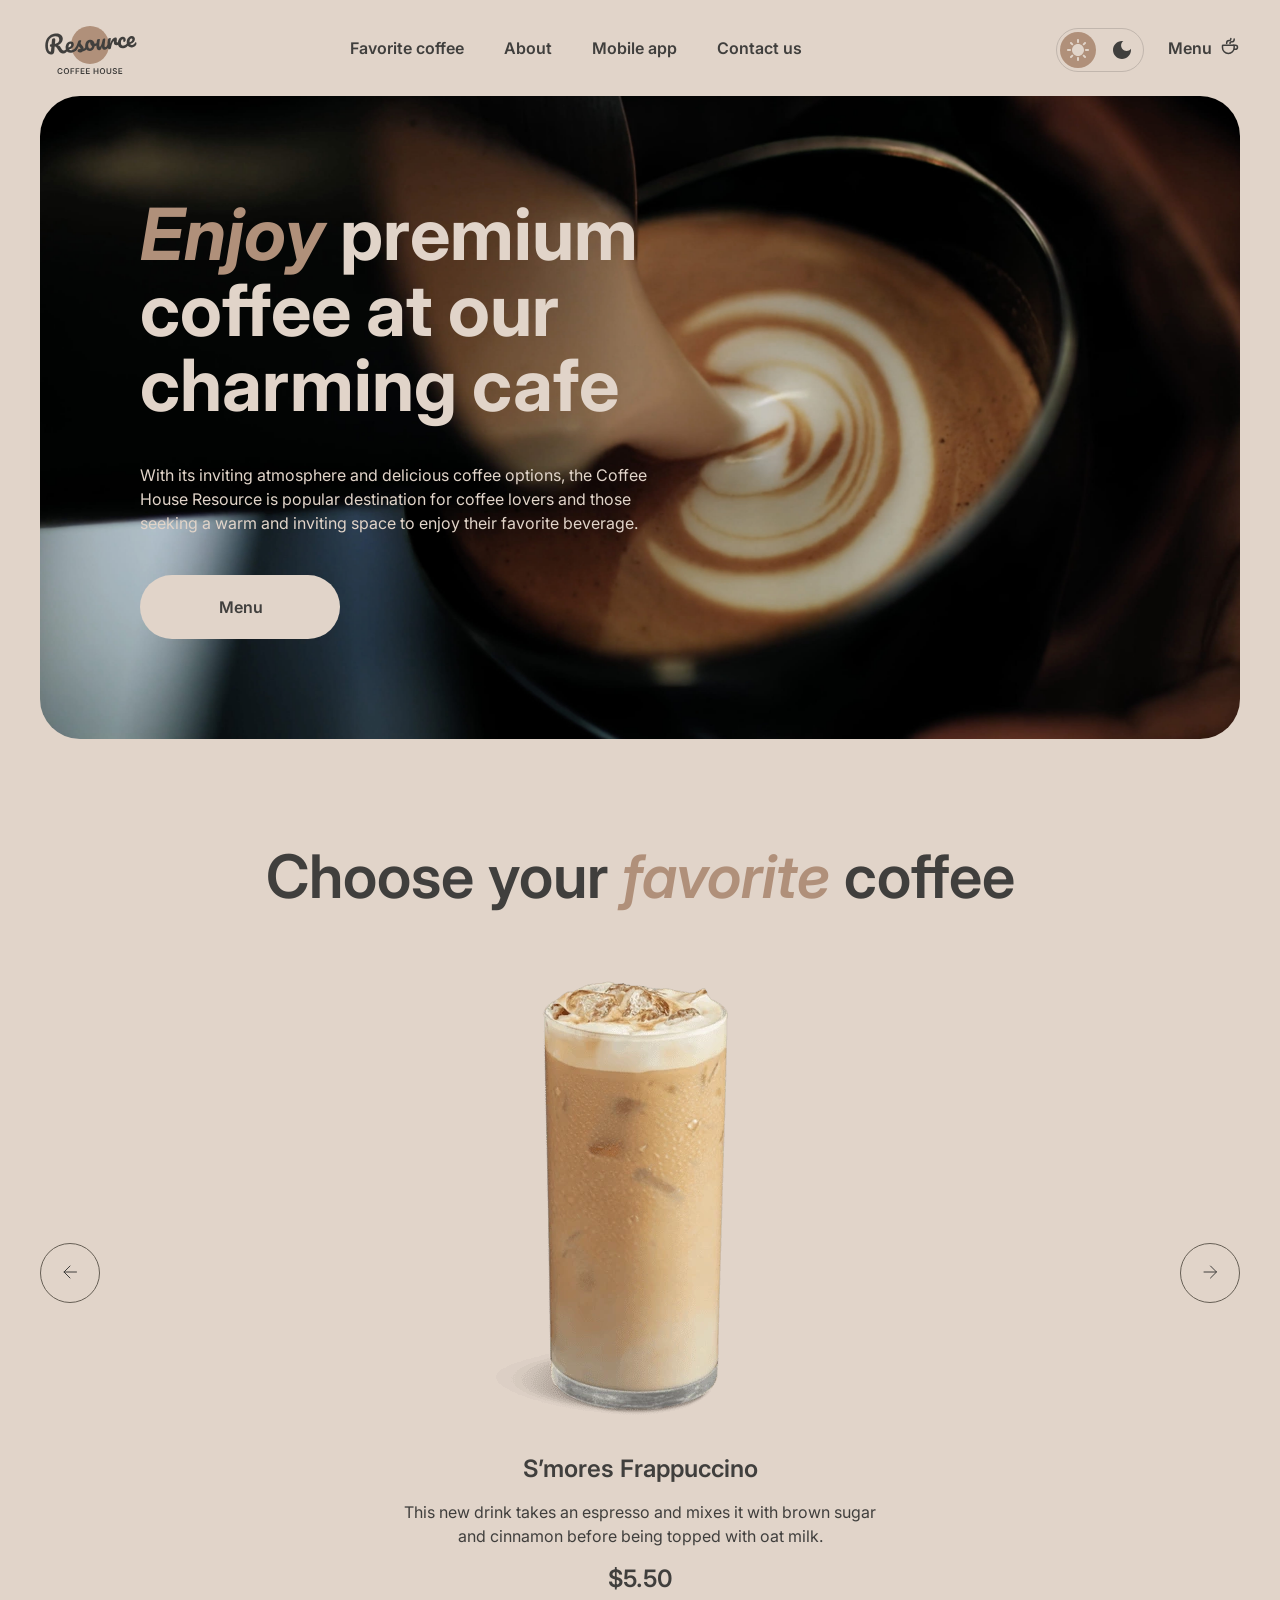
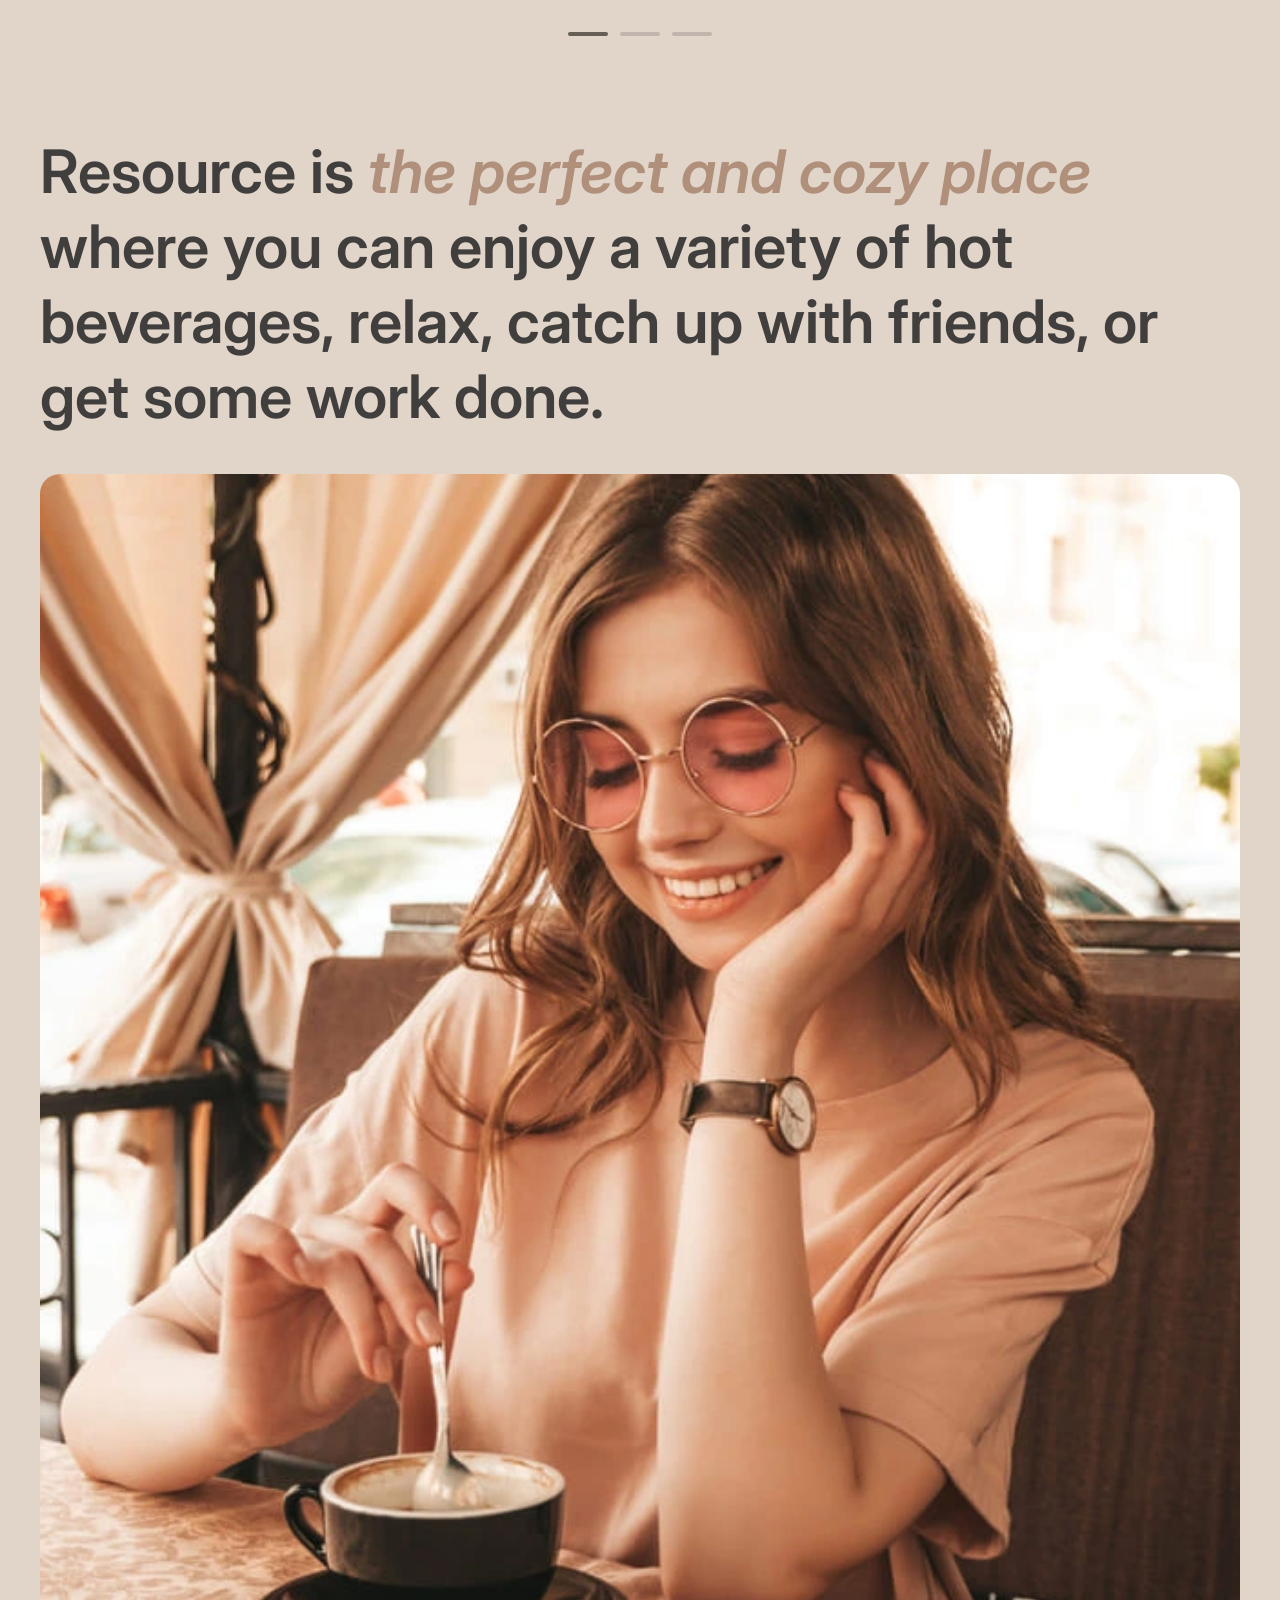
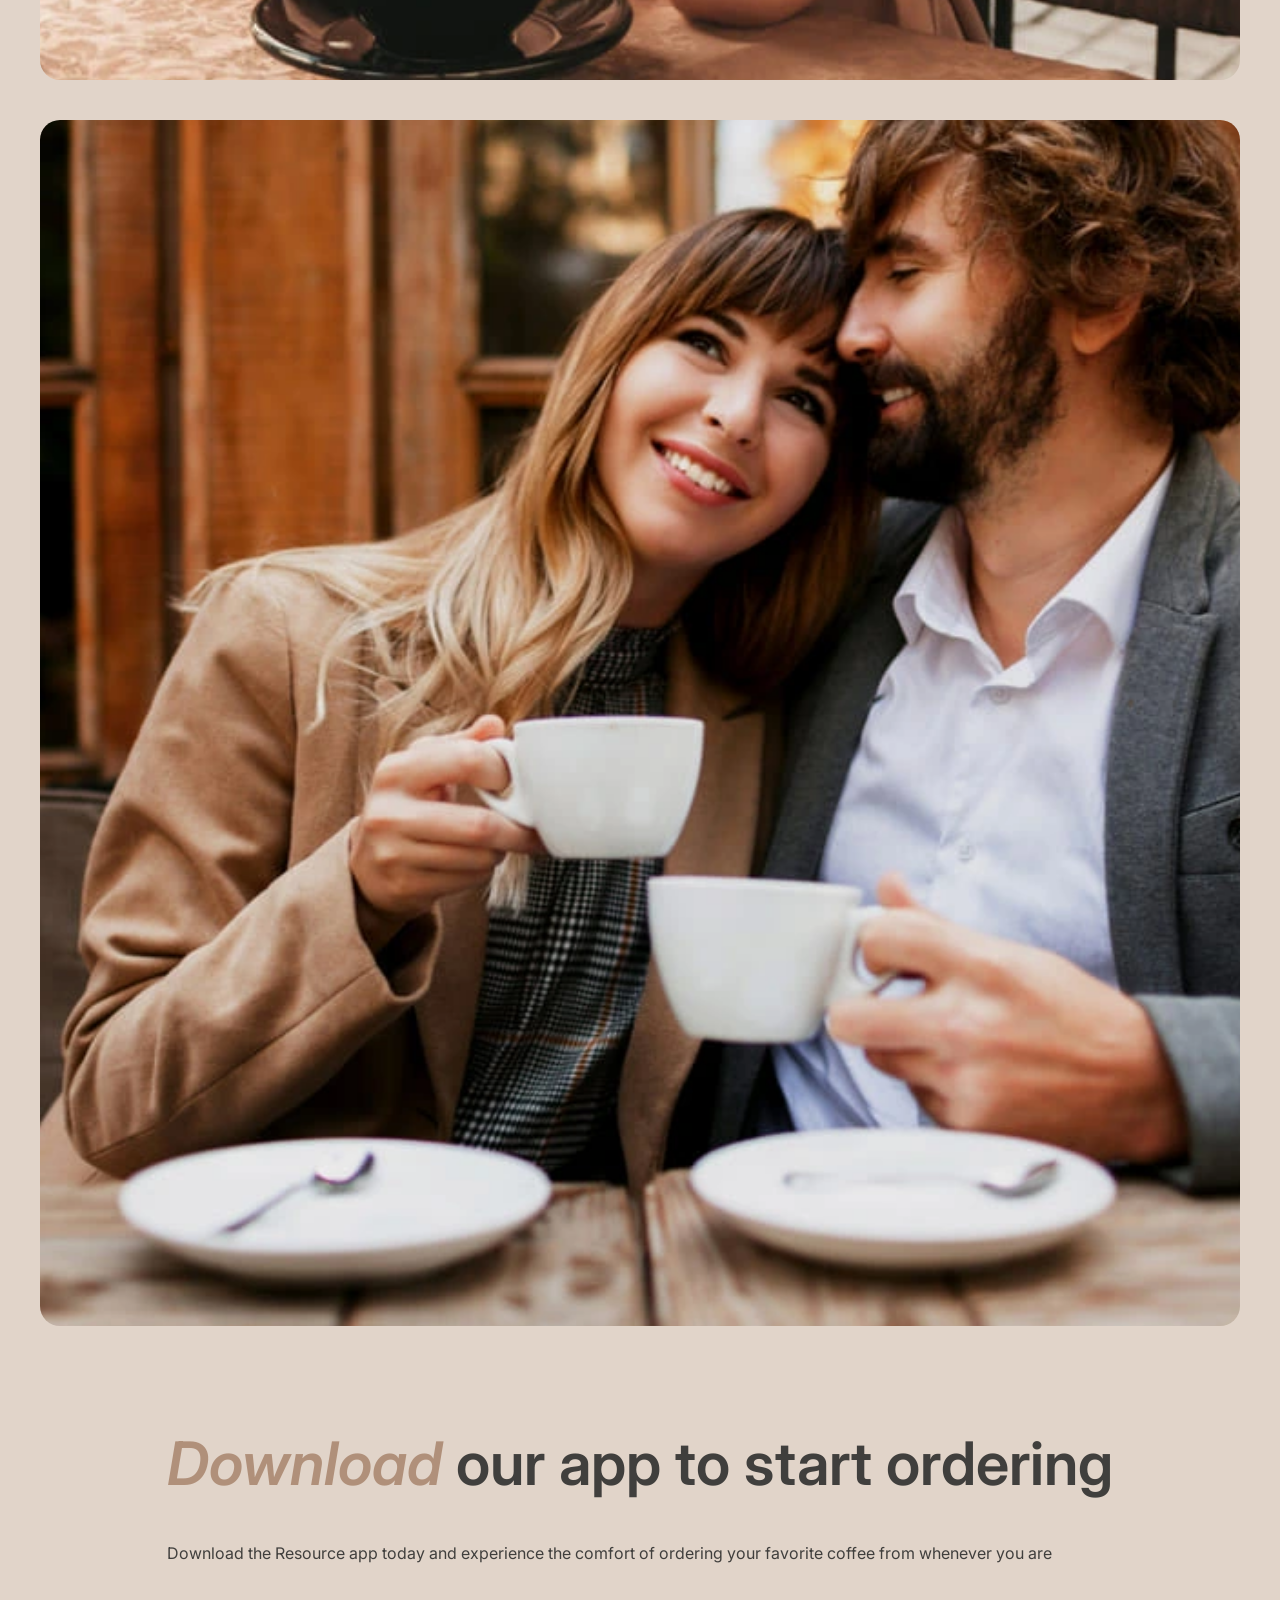
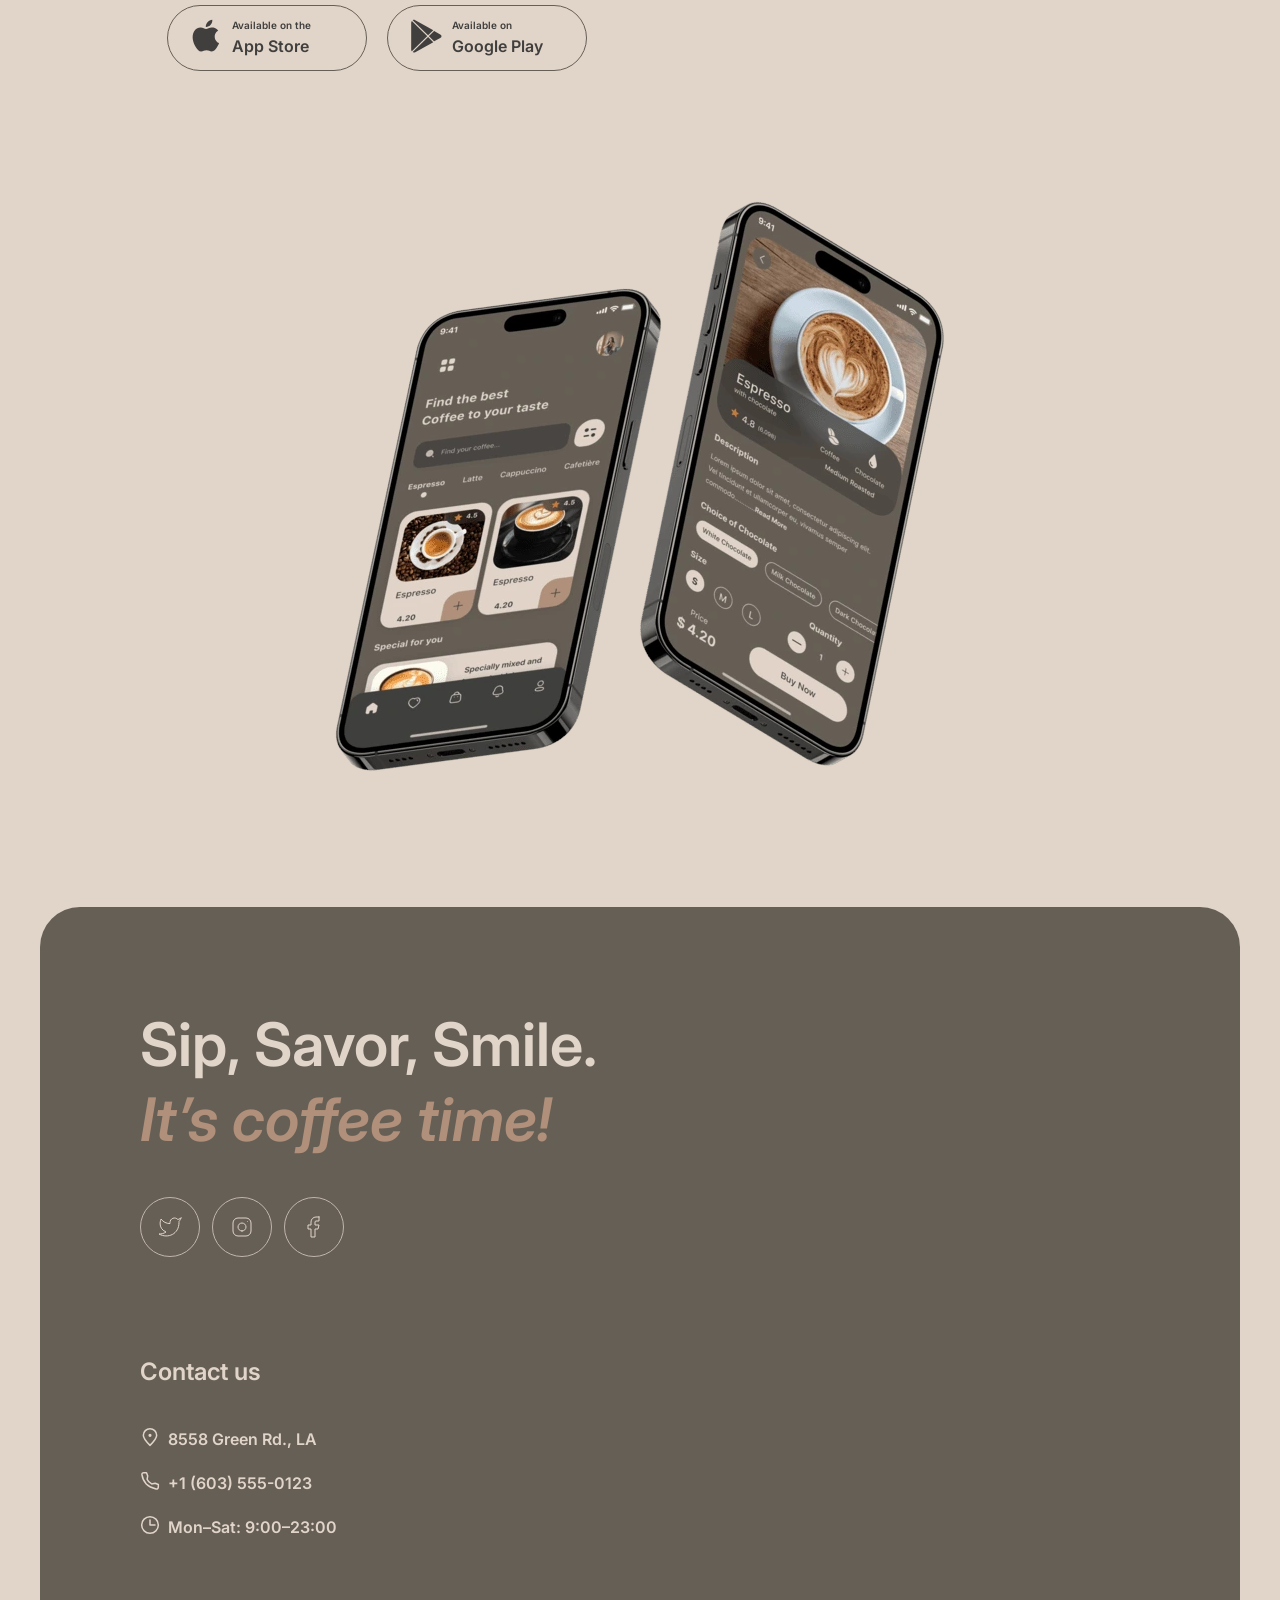
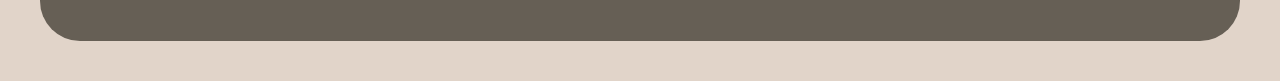
==== commit dd6bc544: "fix: change hover only on desktop devices" ====
--- a/index.html
+++ b/index.html
@@ -1,5 +1,5 @@
 <!DOCTYPE html>
-<html lang="en" data-theme="light">
+<html lang="en" class="page" data-theme="light">
 <head>
   <meta charset="UTF-8">
   <meta name="viewport" content="width=device-width, initial-scale=1.0">
--- a/css/style.css
+++ b/css/style.css
@@ -87,6 +87,15 @@
   box-sizing: border-box;
 }
 
+.page {
+  font-size: 16px;
+  scroll-behavior: smooth;
+}
+
+.page--clip {
+  overflow: hidden;
+}
+
 .visually-hidden {
   position: absolute;
   width: 1px;
@@ -217,10 +226,7 @@
   stroke: var(--text-primary);
 }
 
-.nav__link:hover::after,
-.menu:hover::after {
-  transform: translateX(0%);
-}
+
 
 .nav__link--active::after,
 .menu--active::after {
@@ -228,10 +234,7 @@
   transition: none;
 }
 
-.nav__link--active:hover::after,
-.menu--active:hover::after {
-  transform: translateX(0%);
-}
+
 
 
 /* Theme-switch */
@@ -270,14 +273,6 @@
   fill: var(--text-primary);
 }
 
-.theme-switch:hover .theme-switch__icon-wrapper--dark {
-  background-color: var(--border-inverse);
-}
-
-.theme-switch:hover .theme-switch__icon-wrapper--dark .theme-switch__path {
-  fill: var(--text-inverse);
-}
-
 .theme-switch__icon {
   position: absolute;
   top: 50%;
@@ -291,18 +286,6 @@
 
 [data-theme = "dark"] .theme-switch__icon-wrapper--dark {
   background-color: var(--text-accent);
-}
-
-[data-theme = "dark"] .theme-switch:hover .theme-switch__icon-wrapper--dark {
-  background-color: var(--text-accent);
-}
-
-[data-theme = "dark"] .theme-switch:hover .theme-switch__icon-wrapper--dark .theme-switch__path {
-  fill: var(--text-inverse);
-}
-
-[data-theme = "dark"] .theme-switch:hover .theme-switch__icon-wrapper--light {
-  background-color: var(--bg-container);
 }
 
 /* Burger */
@@ -366,13 +349,6 @@
   stroke: var(--text-primary);
 }
 
-.button-hero:hover .button-hero__wrapper {
-  transform: translateX(0);
-}
-.button-hero:hover .button-hero__icon {
-  opacity: 100%;
-}
-
 /* Title */
 .title {
   margin: 0;
@@ -466,18 +442,11 @@
   transition: background-color 0.15s ease-in, border-color 0.15s ease-in;
 }
 
-.slider-nav__button:hover {
-  background-color: var(--bg-container);
-  border-color: var(--bg-container);
-}
-
 
 .slider-nav__path {
   stroke: var(--text-primary)
 }
-.slider-nav__button:hover .slider-nav__path {
-  stroke: var(--text-inverse);
-}
+
 
 .slider-track {
   margin-bottom: var(--indent-half);
@@ -558,10 +527,6 @@
 
 .slider-dot[aria-current="true"]::before {
   background-color: var(--border-inverse);
-}
-
-.slider-dot:hover::before {
-  background-color: var(--text-accent);
 }
 
 .coffee {
@@ -628,11 +593,6 @@
   transition: scale 0.15s ease-in;
 }
 
-.about__picture:hover .about__img {
-  scale: 1;
-}
-
-
 /*mobile*/
 .mobile {
   display: flex;
@@ -701,16 +661,6 @@
   transition: fill 0.15s ease-in;
 }
 
-.mobile__link:hover {
-  background-color: var(--bg-container);
-  border-color: var(--bg-container);
-  color: var(--text-inverse);
-}
-
-.mobile__link:hover .mobile__path {
-  fill: var(--text-inverse);
-}
-
 /* footer */
 .footer {
   display: flex;
@@ -784,10 +734,6 @@
   transition: transform 0.15s ease-in;
 }
 
-.footer-address__item:hover::after {
-  transform: translateX(0);
-}
-
 .footer-address__item--location::before {
   background-image: url(../assets/img/icons/pin-alt.svg);
 }
@@ -821,11 +767,6 @@
   transition: background-color 0.15s ease-in, border-color 0.15s ease-in;
 }
 
-.social-links__item:hover .social-links__a {
-  background-color: var(--bg-page);
-  border-color: var(--bg-page);
-}
-
 .social-links__icon {
   display: block;
   width: var(--size-social-icon);
@@ -835,10 +776,6 @@
 .social-links__path {
   stroke: var(--text-inverse);
   transition: stroke 0.15s ease-in;
-}
-
-.social-links__item:hover .social-links__path {
-  stroke: var(--text-primary);
 }
 
 /*menu-tabs*/
@@ -863,7 +800,6 @@
   transition: background-color 0.15s ease-in, color 0.15s ease-in;
 }
 
-.menu-tabs__item:hover,
 .menu-tabs__item[aria-selected="true"] {
   background-color: var(--bg-container);
   color: var(--text-inverse);
@@ -879,7 +815,6 @@
   transition: background-color 0.15s ease-in;
 }
 
-.menu-tabs__item:hover .menu-tabs__icon,
 .menu-tabs__item[aria-selected="true"] .menu-tabs__icon {
   background-color: var(--bg-page);
 }
@@ -928,10 +863,6 @@
   object-fit: cover;
   scale: 1.1;
   transition: scale 0.15s ease-in;
-}
-
-.card:hover .card__img {
-  scale: 1;
 }
 
 .card__content {
@@ -1051,9 +982,11 @@
     width: 1rem;
     background-color: var(--text-primary);
   }
+
   .burger__line--top {
     top: 1rem;
   }
+
   .burger__line--bottom {
     bottom: 1rem;
   }
@@ -1084,6 +1017,7 @@
     text-align: left;
     cursor: pointer;
   }
+
   .theme-switch__icon-wrapper {
     position: relative;
     display: block;
@@ -1148,4 +1082,166 @@
   .button-hero__icon {
     opacity: 100%;
   }
+}
+
+@media (max-width: 680px) {
+    :root {
+    /* Typography  */
+    --font-size-h1: 2.625rem;
+    --font-size-h2: 2rem;
+    --font-size-h3: 1.5rem;
+
+    /* Components */
+    --size-card: 21.75rem;
+  }
+
+  .hero__title {
+    line-height: 115%;
+  }
+
+  body {
+    padding: 0 var(--indent-small);
+  }
+  .hero__content {
+    max-width: 100%;
+    width: 100%;
+    min-width: 100%;
+  }
+
+  .header__actions {
+    gap: var(--indent-gap);
+  }
+
+  .slider-nav__button {
+    display: none;
+  }
+}
+
+@media (max-width: 640px) {
+  .hero,
+  .footer {
+    padding: var(--indent-tablet) var(--indent-small);
+  }
+}
+
+@media (max-width: 455px) {
+  .mobile__links {
+    flex-direction: column;
+  }  
+  
+  .mobile__link-container {
+    width: 100%;
+  }
+
+  .mobile {
+    gap: var(--indent-standard);
+  }
+
+  .about__img {
+    scale: 1.2;
+  }
+
+  .mobile__title {
+      max-width: 320px;
+  }
+
+  .footer {
+    gap: var(--indent-standard);
+  }
+
+  .menu-tabs {
+    gap: var(--indent-icon-gap);
+  }
+}
+
+@media (hover: hover) and (pointer: fine) {
+  .nav__link:hover::after,
+  .menu:hover::after {
+    transform: translateX(0%);
+  }
+  .nav__link--active:hover::after,
+  .menu--active:hover::after {
+    transform: translateX(0%);
+  }
+
+  .theme-switch:hover .theme-switch__icon-wrapper--dark {
+    background-color: var(--border-inverse);
+  }
+
+  .theme-switch:hover .theme-switch__icon-wrapper--dark .theme-switch__path {
+    fill: var(--text-inverse);
+  }
+
+  .card:hover .card__img {
+    scale: 1;
+  }
+
+  [data-theme = "dark"] .theme-switch:hover .theme-switch__icon-wrapper--dark {
+    background-color: var(--text-accent);
+  }
+
+  [data-theme = "dark"] .theme-switch:hover .theme-switch__icon-wrapper--dark .theme-switch__path {
+    fill: var(--text-inverse);
+  }
+
+  [data-theme = "dark"] .theme-switch:hover .theme-switch__icon-wrapper--light {
+    background-color: var(--bg-container);
+  }
+
+  .button-hero:hover .button-hero__wrapper {
+    transform: translateX(0);
+  }
+
+  .button-hero:hover .button-hero__icon {
+    opacity: 100%;
+  }
+
+  .slider-nav__button:hover {
+    background-color: var(--bg-container);
+    border-color: var(--bg-container);
+  }
+
+  .slider-nav__button:hover .slider-nav__path {
+    stroke: var(--text-inverse);
+  }
+
+  .slider-dot:hover::before {
+    background-color: var(--text-accent);
+  }
+
+  .about__picture:hover .about__img {
+    scale: 1;
+  }
+
+  .mobile__link:hover {
+    background-color: var(--bg-container);
+    border-color: var(--bg-container);
+    color: var(--text-inverse);
+  }
+
+  .mobile__link:hover .mobile__path {
+    fill: var(--text-inverse);
+  }
+
+  .footer-address__item:hover::after {
+    transform: translateX(0);
+  }
+
+  .social-links__item:hover .social-links__a {
+    background-color: var(--bg-page);
+    border-color: var(--bg-page);
+  }
+
+  .social-links__item:hover .social-links__path {
+    stroke: var(--text-primary);
+  }
+
+  .menu-tabs__item:hover {
+    background-color: var(--bg-container);
+    color: var(--text-inverse);
+  }
+
+  .menu-tabs__item:hover .menu-tabs__icon {
+    background-color: var(--bg-page);
+  }
 }
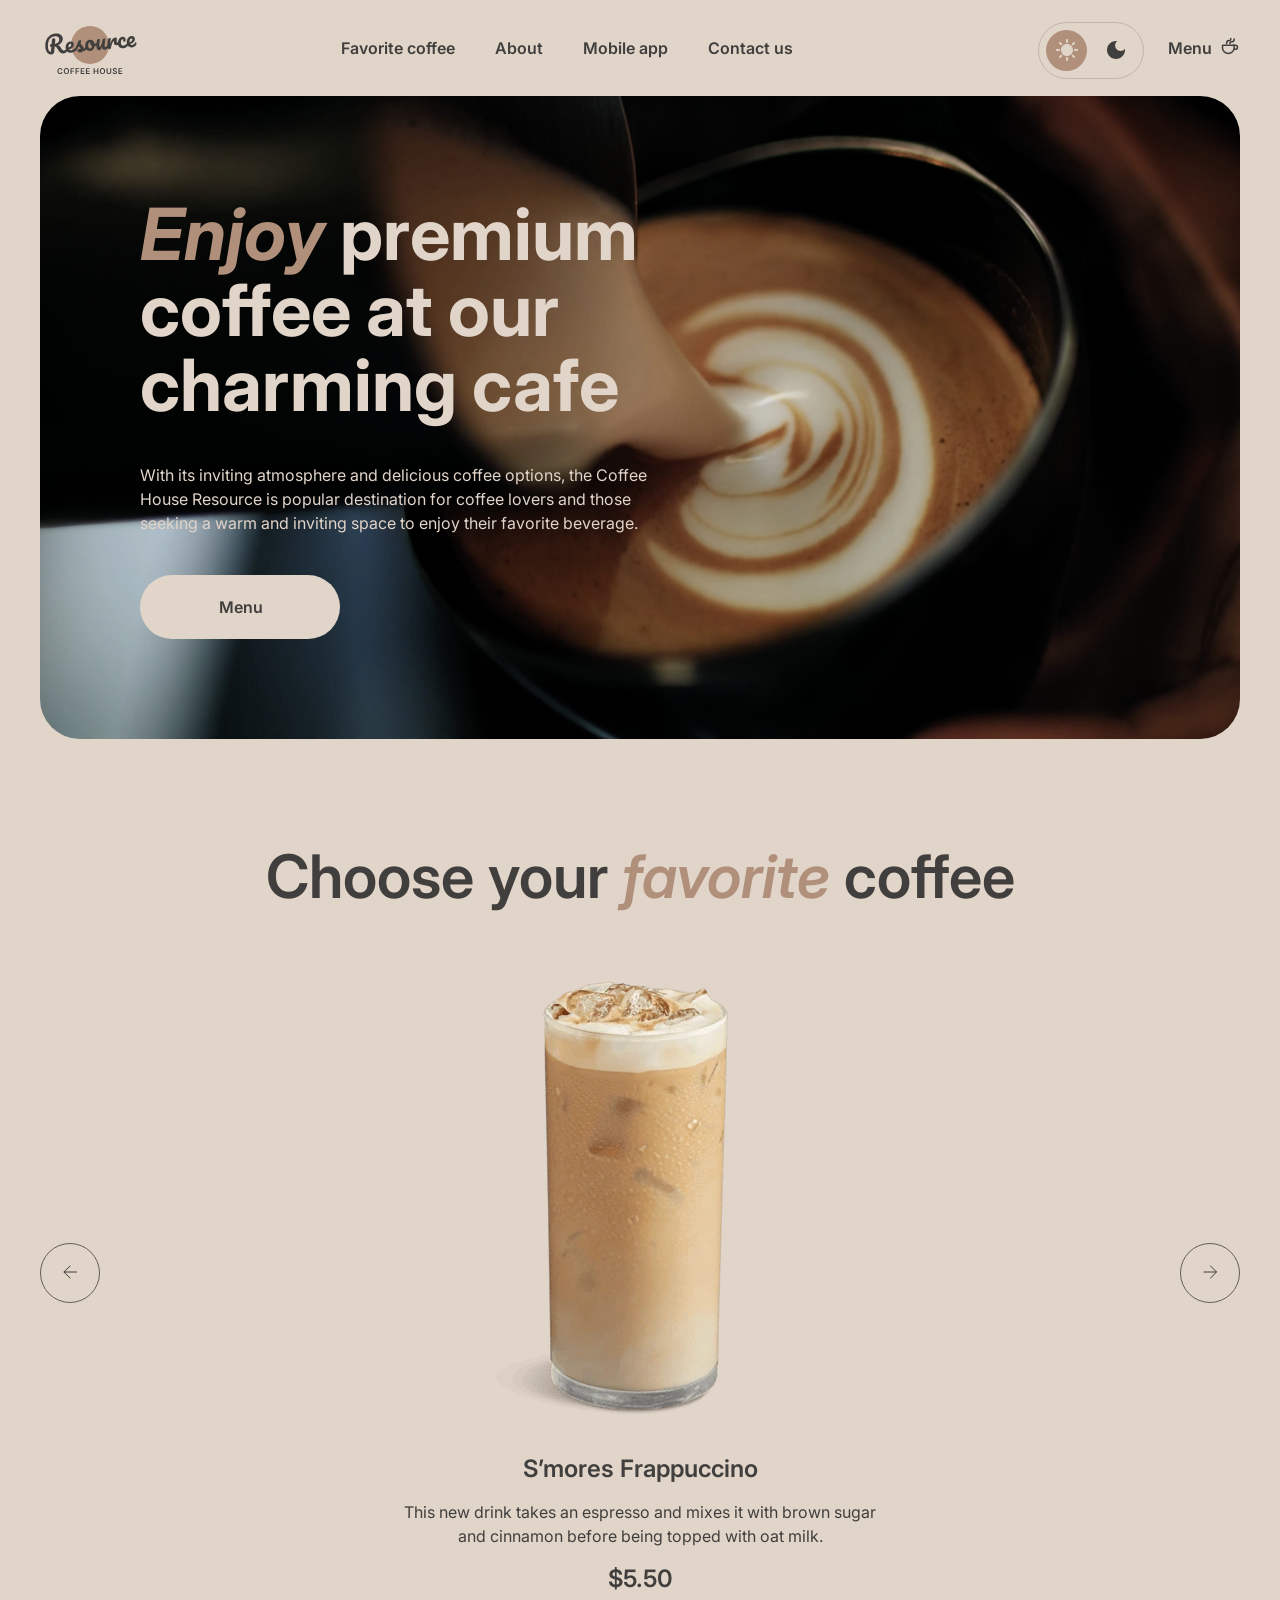
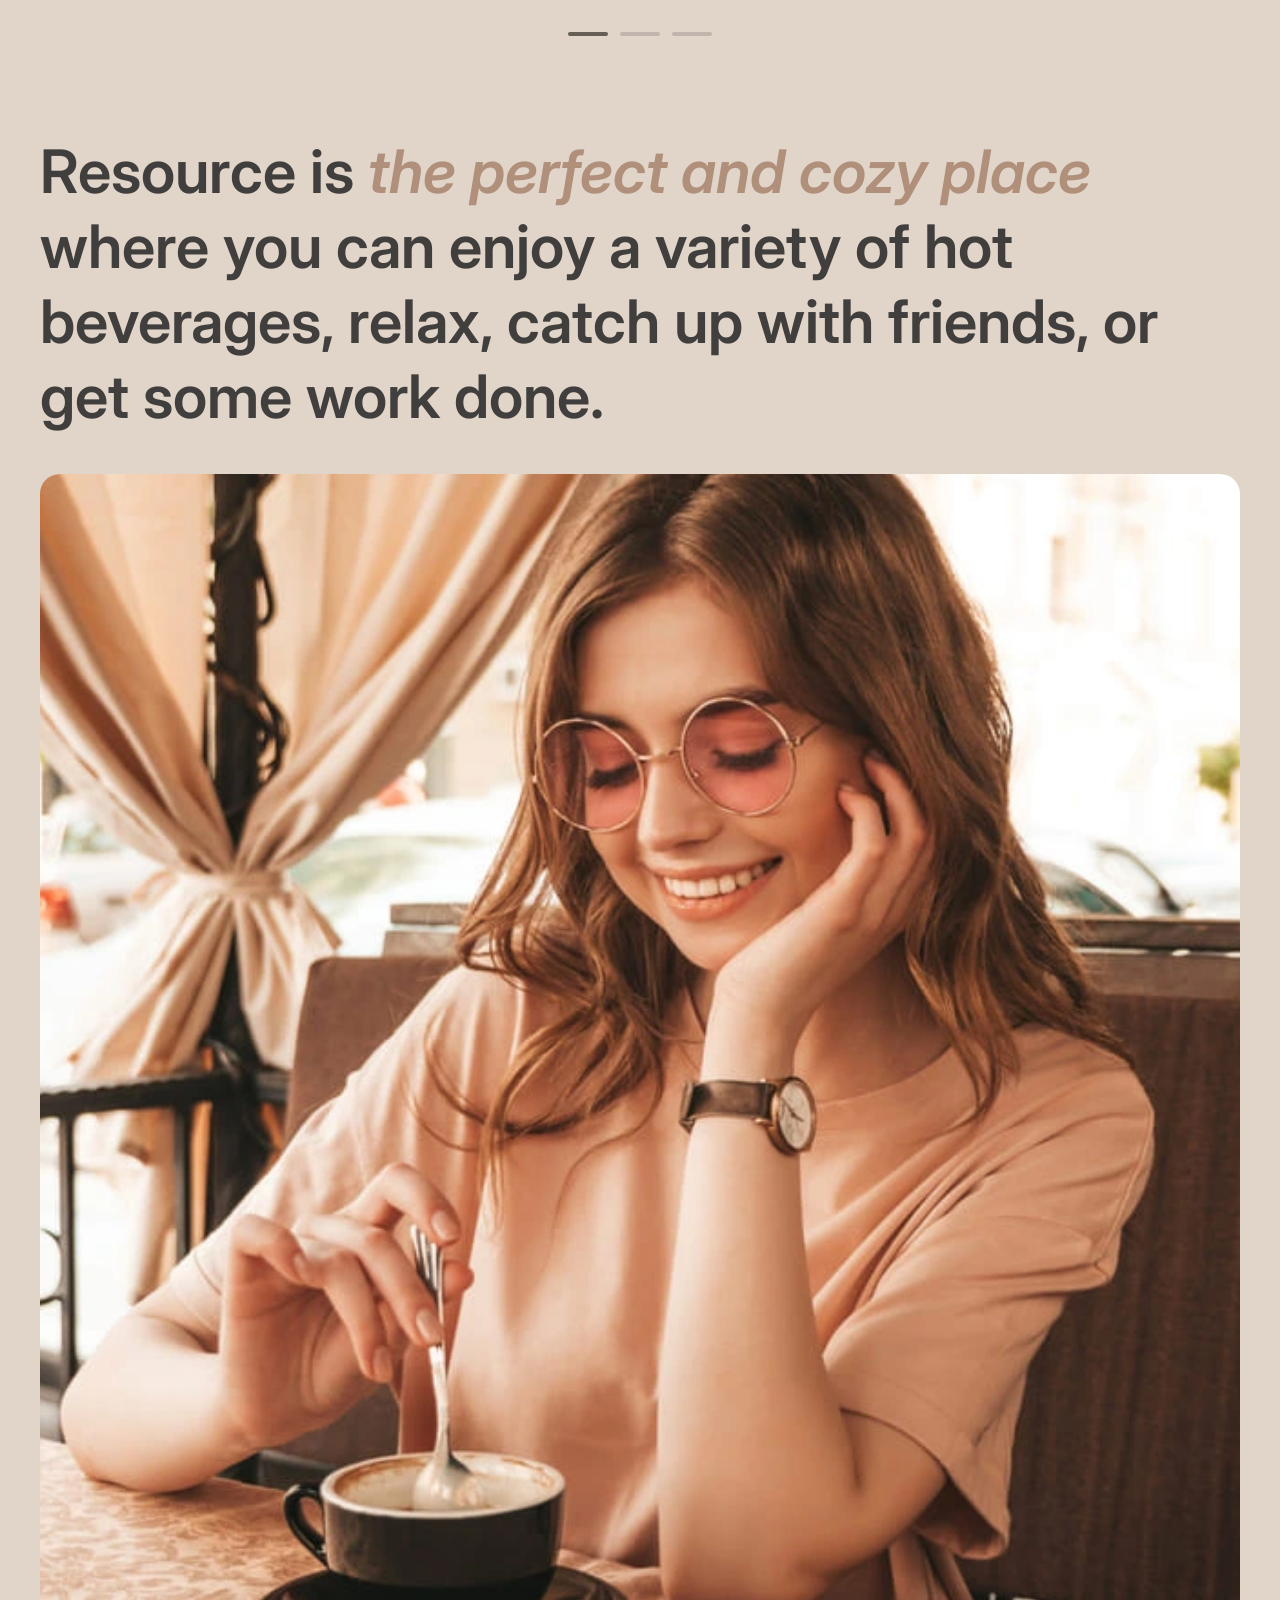
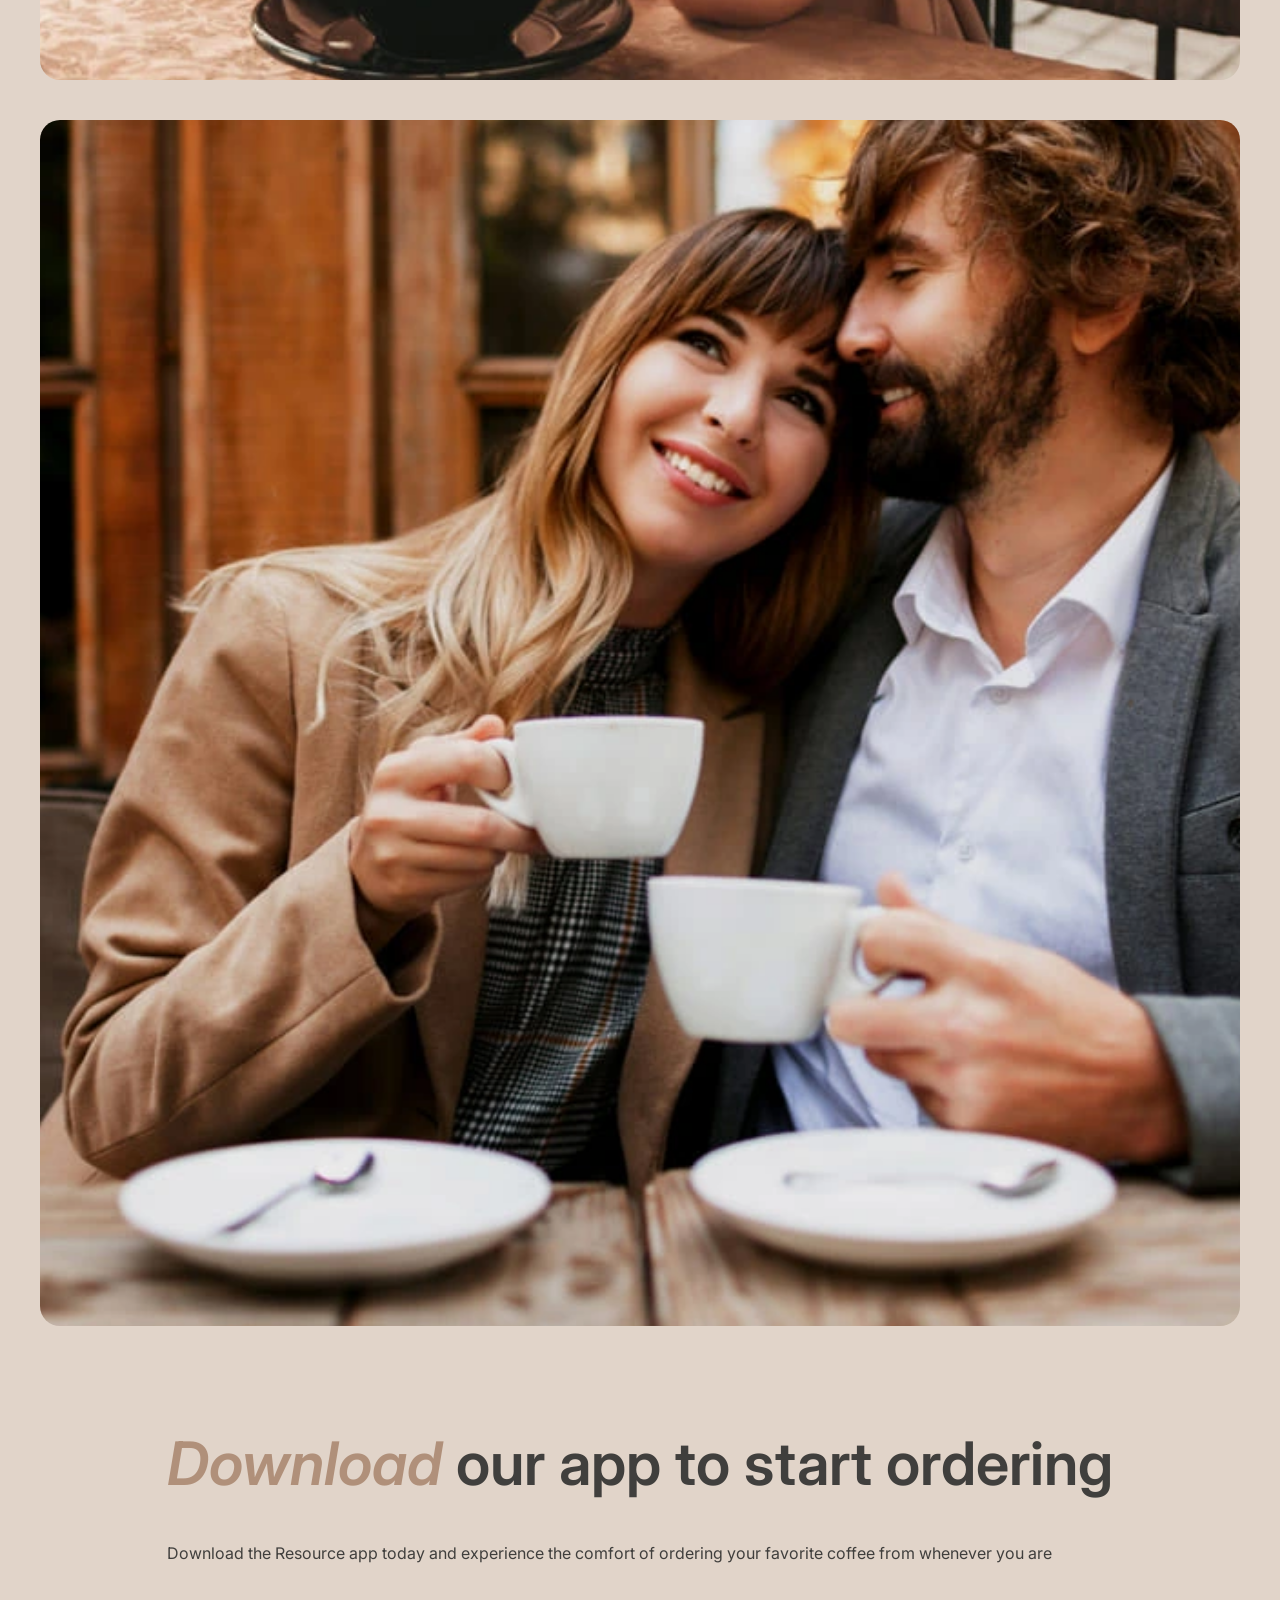
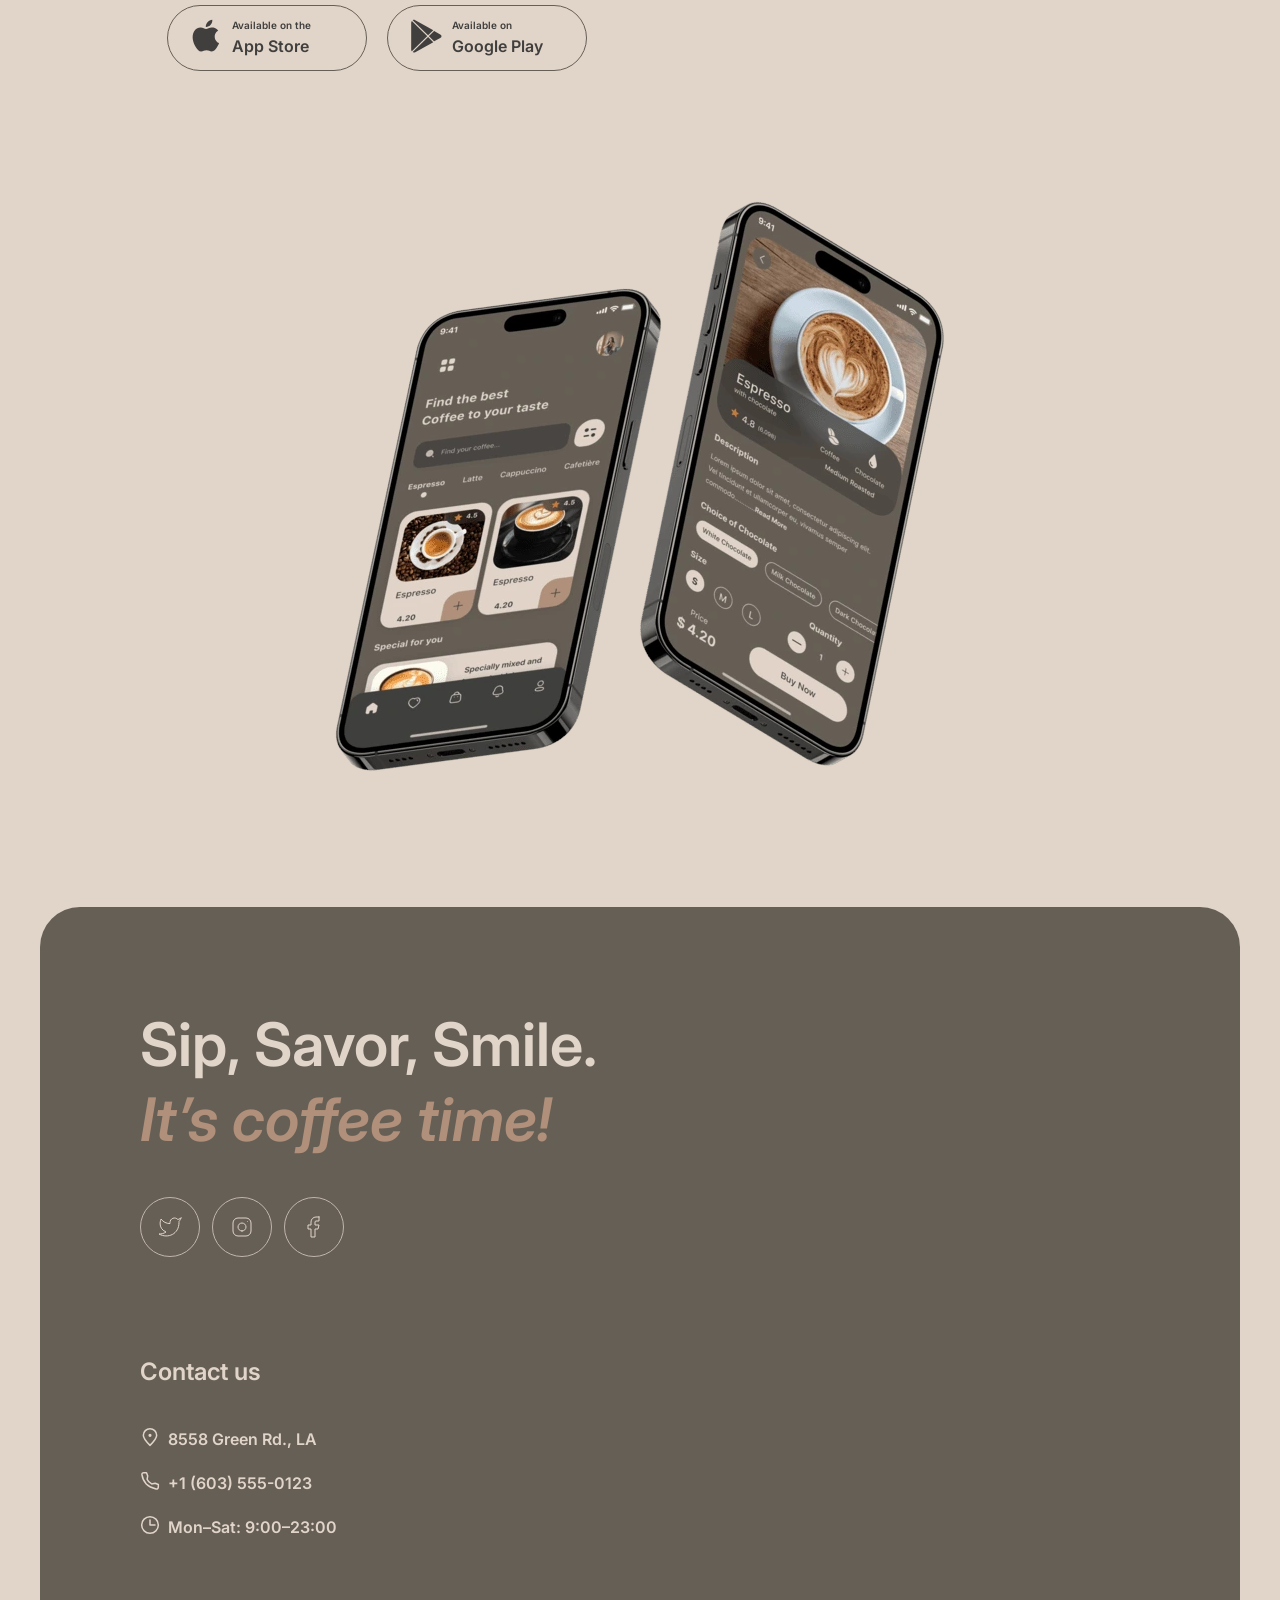
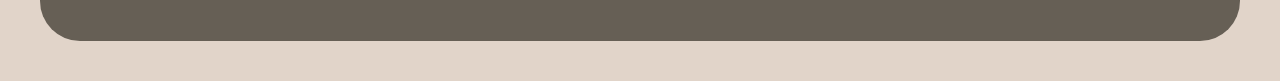
==== commit 6722c110: "feat: add styles for mobile navigation" ====
--- a/index.html
+++ b/index.html
@@ -10,8 +10,13 @@
         const systemPrefers = matchMedia('(prefers-color-scheme: dark)'). matches ? 'dark' : 'light';
         const theme = stored === 'dark' || stored === 'light' ? stored : systemPrefers;
         document.documentElement.setAttribute('data-theme', theme);
-      } catch (e) {
-      }
+      } catch (e) {}
+      document.documentElement.classList.add('no-transition');
+      window.addEventListener('load', () => {
+        requestAnimationFrame(() => {
+          document.documentElement.classList.remove('no-transition');
+        });
+      });
     })();
   </script>
   <link rel="shortcut icon" href="assets/img/logo-dark.svg" type="image/x-icon">
@@ -36,7 +41,7 @@
         <li class="nav__item nav__item--last">
           <a class="nav__link menu menu--mobile" href="menu.html">
             <span class="menu__text">Menu</span>
-            <svg class="menu__icon" aria-hidden="true" focusable="false" width="20" height="20" viewBox="0 0 20 20" fill="none" xmlns="http://www.w3.org/2000/svg">
+            <svg class="menu__icon nav__icon" aria-hidden="true" focusable="false" width="20" height="20" viewBox="0 0 20 20" fill="none" xmlns="http://www.w3.org/2000/svg">
               <path class="menu__path" d="M14.167 9.76667V11.6667C14.167 14.8883 11.5553 17.5 8.33366 17.5C5.112 17.5 2.50033 14.8883 2.50033 11.6667V9.76667C2.50033 9.4353 2.76896 9.16667 3.10033 9.16667H13.567C13.8984 9.16667 14.167 9.4353 14.167 9.76667Z" stroke="#403F3D" stroke-width="1.5" stroke-linecap="round" stroke-linejoin="round"/>
               <path class="menu__path" d="M10.0003 7.50008C10.0003 6.66675 10.5956 5.83341 11.786 5.83341C13.101 5.83341 14.167 4.76743 14.167 3.45246V2.91675" stroke="#403F3D" stroke-width="1.5" stroke-linecap="round" stroke-linejoin="round"/>
               <path class="menu__path" d="M6.66634 7.5V7.08333C6.66634 5.70262 7.78563 4.58333 9.16634 4.58333C10.0868 4.58333 10.833 3.83714 10.833 2.91667V2.5" stroke="#403F3D" stroke-width="1.5" stroke-linecap="round" stroke-linejoin="round"/>
--- a/css/style.css
+++ b/css/style.css
@@ -18,6 +18,7 @@
   --font-size-h3: 1.5rem;
   --font-size-regular: 1rem;
   --font-size-small: 0.625rem;
+  --font-size-menu: 2rem;
 
   --line-height-standard: 150%;
   --line-height-button-small: 140%;
@@ -28,18 +29,18 @@
   --font-weight-bold: 600;
 
   /* Spacing */
-  --indent-standard: 2.5rem;
-  --indent-half: 1.25rem;
-  --indent-small: 1rem;
-  --indent-section: 6.25rem;
-  --indent-button: 4rem;
+  --indent-standard: 2.5rem; /*40px*/
+  --indent-half: 1.25rem; /*20px*/
+  --indent-small: 1rem; /*16px*/
+  --indent-section: 6.25rem; /*100px*/
+  --indent-button: 4rem; /*64px*/
   --indent-button-small: 0.75rem; /*12px*/
   --indent-gap: 0.75rem; /*12px*/
   --indent-icon-gap: 0.5rem; /*8px*/
   --indent-nav-gap: 1.5rem; /*24px*/
   --indent-gap-small: 0.125rem;
   --indent-icon: 1.063rem; /*17px*/
-  --indent-tablet: 3.75rem;
+  --indent-tablet: 3.75rem; /*60px*/
 
   /* Radius */
   --radius-big: 6.25rem; /*100px*/
@@ -60,6 +61,7 @@
   --size-social-icon: 1.5rem; /*24px*/
   --size-icon-standard: 1.5rem; /*24px*/
   --size-icon-small: 1.25rem; /*20px*/
+  --size-icon-big: 2.5rem; /*40px*/
 
   --max-width-button: 12.5rem;
   --min-width-button: 12.5rem;
@@ -240,10 +242,10 @@
 /* Theme-switch */
 .theme-switch {
   display: flex;
-  padding: 3px;
+  padding: 7px;
   border: 1px solid var(--border-primary);
   border-radius: var(--radius-big);
-  gap: var(--indent-icon-gap);
+  gap: 8px;
   background: none;
   font: inherit;
   color: inherit;
@@ -254,8 +256,8 @@
 .theme-switch__icon-wrapper {
   position: relative;
   display: block;
-  width: var(--size-button-icon);
-  height: var(--size-button-icon);
+  width: 41px;
+  height: 41px;
   border-radius: 50%;
   transition: background-color 0.15s ease-in;
 }
@@ -332,7 +334,6 @@
 .button-hero__text {
   display: block;
   padding-right: 28px;
-  background-color: var(--bg-page);
 }
 
 .button-hero__icon {
@@ -914,6 +915,60 @@
   outline: none;
 }
 
+/* button-more */
+.button-more {
+  display: none;
+  margin: 0 auto;
+  padding: calc(var(--indent-small) - 2px);
+  line-height: 100%;
+  background-color: transparent;
+  border: 1px solid var(--border-inverse);
+  border-radius: 50%;
+  cursor: pointer;
+  transition: border-color 0.15s ease-in, background-color 0.15s ease-in;
+}
+
+.button-more__icon {
+  display: block;
+  width: var(--size-icon-standard);
+  height: var(--size-icon-standard);
+  line-height: 100%;
+}
+
+.button-more__path {
+  stroke: var(--text-primary);
+  transition: stroke 0.15s ease-in;
+}
+
+.no-transition,
+.no-transition * {
+  transition: none !important;
+}
+
+@media (prefers-reduced-motion: no-preference) {
+  body,
+  .header,
+  .footer,
+  .card,
+  .hero,
+  .button,
+  .theme-switch,
+  .social-links__a,
+  .mobile__link,
+  .menu-tabs__item {
+    transition: background-color 0.15s ease-in, color 0.15s ease-in, border-color 0.15s ease-in;
+  }
+
+  .menu__path,
+  .slider-nav__path,
+  .social-links__path,
+  .button-more__path,
+  .mobile__path,
+  .button-more__path {
+    transition: stroke 0.15s ease-in, fill 0.15s ease-in;
+  }
+}
+
 @media (max-width: 1439px) {
   .card-list {
     display: flex;
@@ -950,85 +1005,39 @@
   }
 }
 
+@media (max-width: 1089px) {
+  .card-list {
+    margin-bottom: var(--indent-standard);
+  }
+  .card-list__item--hidden {
+    display: none;
+  }
+
+  .button-more {
+    display: block;
+  }
+}
+
 @media (max-width: 880px) {
-  .menu--desktop {
+  .card-list__item--hidden {
     display: none;
   }
-  .burger {
-    position: relative;
-    display: block;
-    width: 44px;
-    height: 44px;
-    background-color: transparent;
-    border: 1px solid var(--bg-container);
-    border-radius: 50%;
-    padding: 0;
-    margin: 0;
-  }
-
-  .burger__box {
-    position: relative;
-    display: flex;
-    flex-direction: column;
-    align-items: center;
-    width: 100%;
-    height: 100%;
-  }
-
-  .burger__line {
-    display: block;
-    position: absolute;
-    height: 1px;
-    width: 1rem;
-    background-color: var(--text-primary);
-  }
-
-  .burger__line--top {
-    top: 1rem;
-  }
-
-  .burger__line--bottom {
-    bottom: 1rem;
-  }
-
-  .burger--open .burger__line--top {
-    top: 1.3rem;
-    transform: rotate(45deg);
-  }
-
-  .burger--open .burger__line--bottom {
-    bottom: 1.25rem;
-    transform: rotate(-45deg);
-  }
-
-  .nav {
-    display: none;
-  }
-
-  .theme-switch {
-    display: flex;
-    padding: 7px;
-    border: 1px solid var(--border-primary);
-    border-radius: var(--radius-big);
-    gap: 8px;
-    background: none;
-    font: inherit;
-    color: inherit;
-    text-align: left;
-    cursor: pointer;
-  }
-
-  .theme-switch__icon-wrapper {
-    position: relative;
-    display: block;
-    width: 41px;
-    height: 41px;
-    border-radius: 50%;
-    transition: background-color 0.15s ease-in;
+
+  .header__logo {
+    padding-right: var(--indent-gap);
+  }
+
+  .header__actions {
+    gap: var(--indent-small);
+    padding-left: var(--indent-gap);
   }
 
   .hero {
     padding: var(--indent-section) var(--indent-tablet);
+  }
+
+  .nav__list {
+    gap: var(--indent-small);
   }
 
   .header {
@@ -1084,6 +1093,128 @@
   }
 }
 
+@media (max-width: 787px) {
+  .nav__list {
+    gap: var(--indent-gap);
+  }
+}
+
+@media (max-width: 768px) {
+  .header__actions {
+    gap: var(--indent-nav-gap);
+  }
+
+  .menu--desktop {
+    display: none;
+  }
+
+  .menu {
+    gap: var(--indent-small);
+  }
+  
+  .burger {
+    position: relative;
+    display: block;
+    width: calc(var(--size-icon-big) + 4px);
+    height: calc(var(--size-icon-big) + 4px);
+    background-color: transparent;
+    border: 1px solid var(--bg-container);
+    border-radius: 50%;
+    padding: 0;
+    margin: 0;
+  }
+
+  .burger__box {
+    position: relative;
+    display: flex;
+    flex-direction: column;
+    align-items: center;
+    width: 100%;
+    height: 100%;
+  }
+
+  .burger__line {
+    display: block;
+    position: absolute;
+    height: 1px;
+    width: 1rem;
+    background-color: var(--text-primary);
+    transition: all .3s ease-in;
+  }
+
+  .burger__line--top {
+    top: 1rem;
+  }
+
+  .burger__line--bottom {
+    bottom: 1rem;
+  }
+
+  .burger--open .burger__line--top {
+    top: 1.3rem;
+    transform: rotate(45deg);
+  }
+
+  .burger--open .burger__line--bottom {
+    bottom: 1.25rem;
+    transform: rotate(-45deg);
+  }
+
+  .nav {
+    display: block;
+    position: fixed;
+    top: var(--indent-section);
+    right: 0;
+    background-color: var(--bg-page);
+    width: 100%;
+    height: calc(100vh - var(--indent-section));
+    z-index: 1;
+    opacity: 0;
+    transform: translateX(100%);
+    transition: transform .3s cubic-bezier(.65, 0, .35, 1), opacity .3s cubic-bezier(.65, 0, .35, 1);
+  }
+
+  .nav--open {
+    transform: translateX(0);
+    opacity: 100%;
+  }
+
+  .nav__list {
+    flex-direction: column;
+    padding: 0 var(--indent-standard);
+    align-items: center;
+    justify-content: center;
+    height: 100%;
+    gap: var(--indent-tablet);
+  }
+
+  .nav__item {
+    font-size: var(--font-size-menu);
+  }
+
+  .nav__item--last {
+    display: block;
+    padding-top: var(--indent-standard);
+  }
+  
+  .nav__link {
+    font-size: inherit;
+    line-height: var(--line-height-title);
+    padding: 0;
+  }
+
+  .nav__link::after, .menu::after {
+    display: none;
+  }
+
+  .nav__icon {
+    width: var(--size-icon-big);
+    height: var(--size-icon-big);
+  }
+
+
+}
+
 @media (max-width: 680px) {
     :root {
     /* Typography  */
@@ -1244,4 +1375,13 @@
   .menu-tabs__item:hover .menu-tabs__icon {
     background-color: var(--bg-page);
   }
+
+  .button-more:hover {
+    border-color: var(--bg-container);
+    background-color: var(--bg-container);
+  }
+
+  .button-more:hover .button-more__path {
+    stroke: var(--text-inverse);
+  }
 }
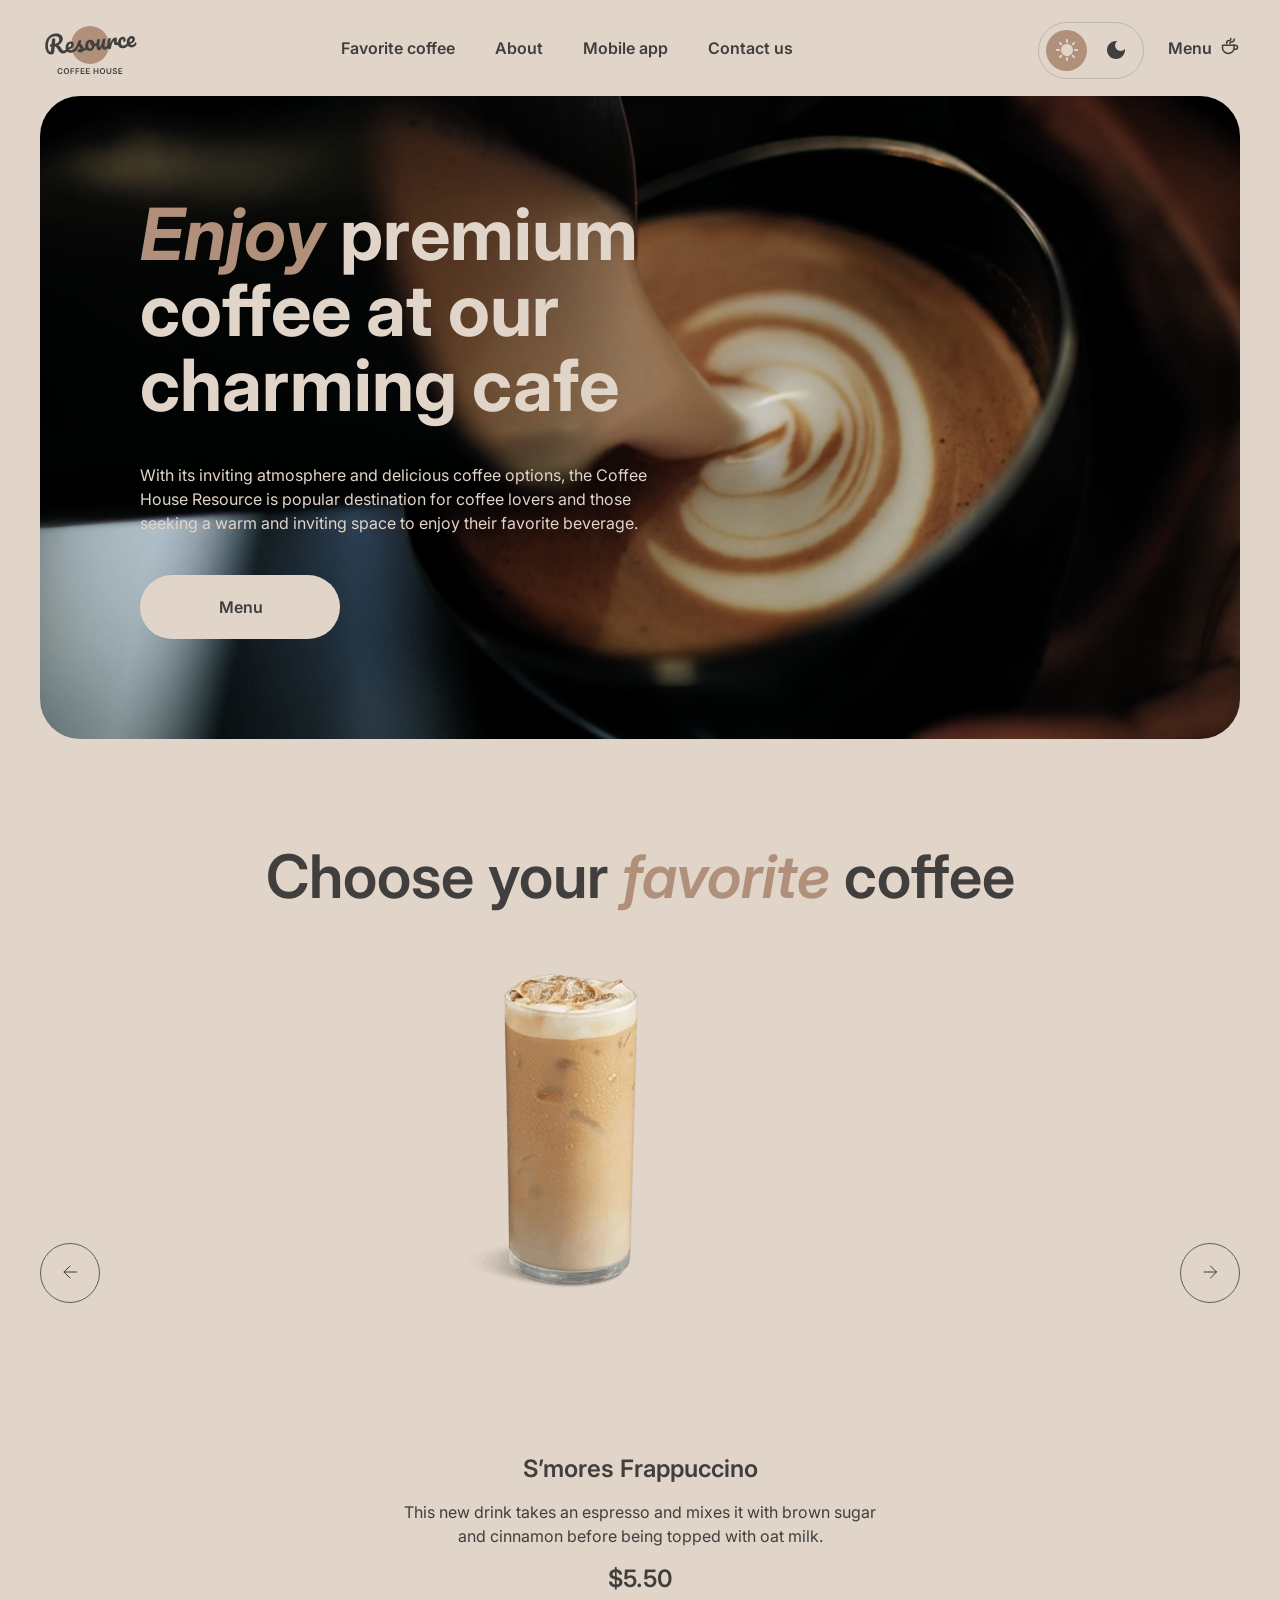
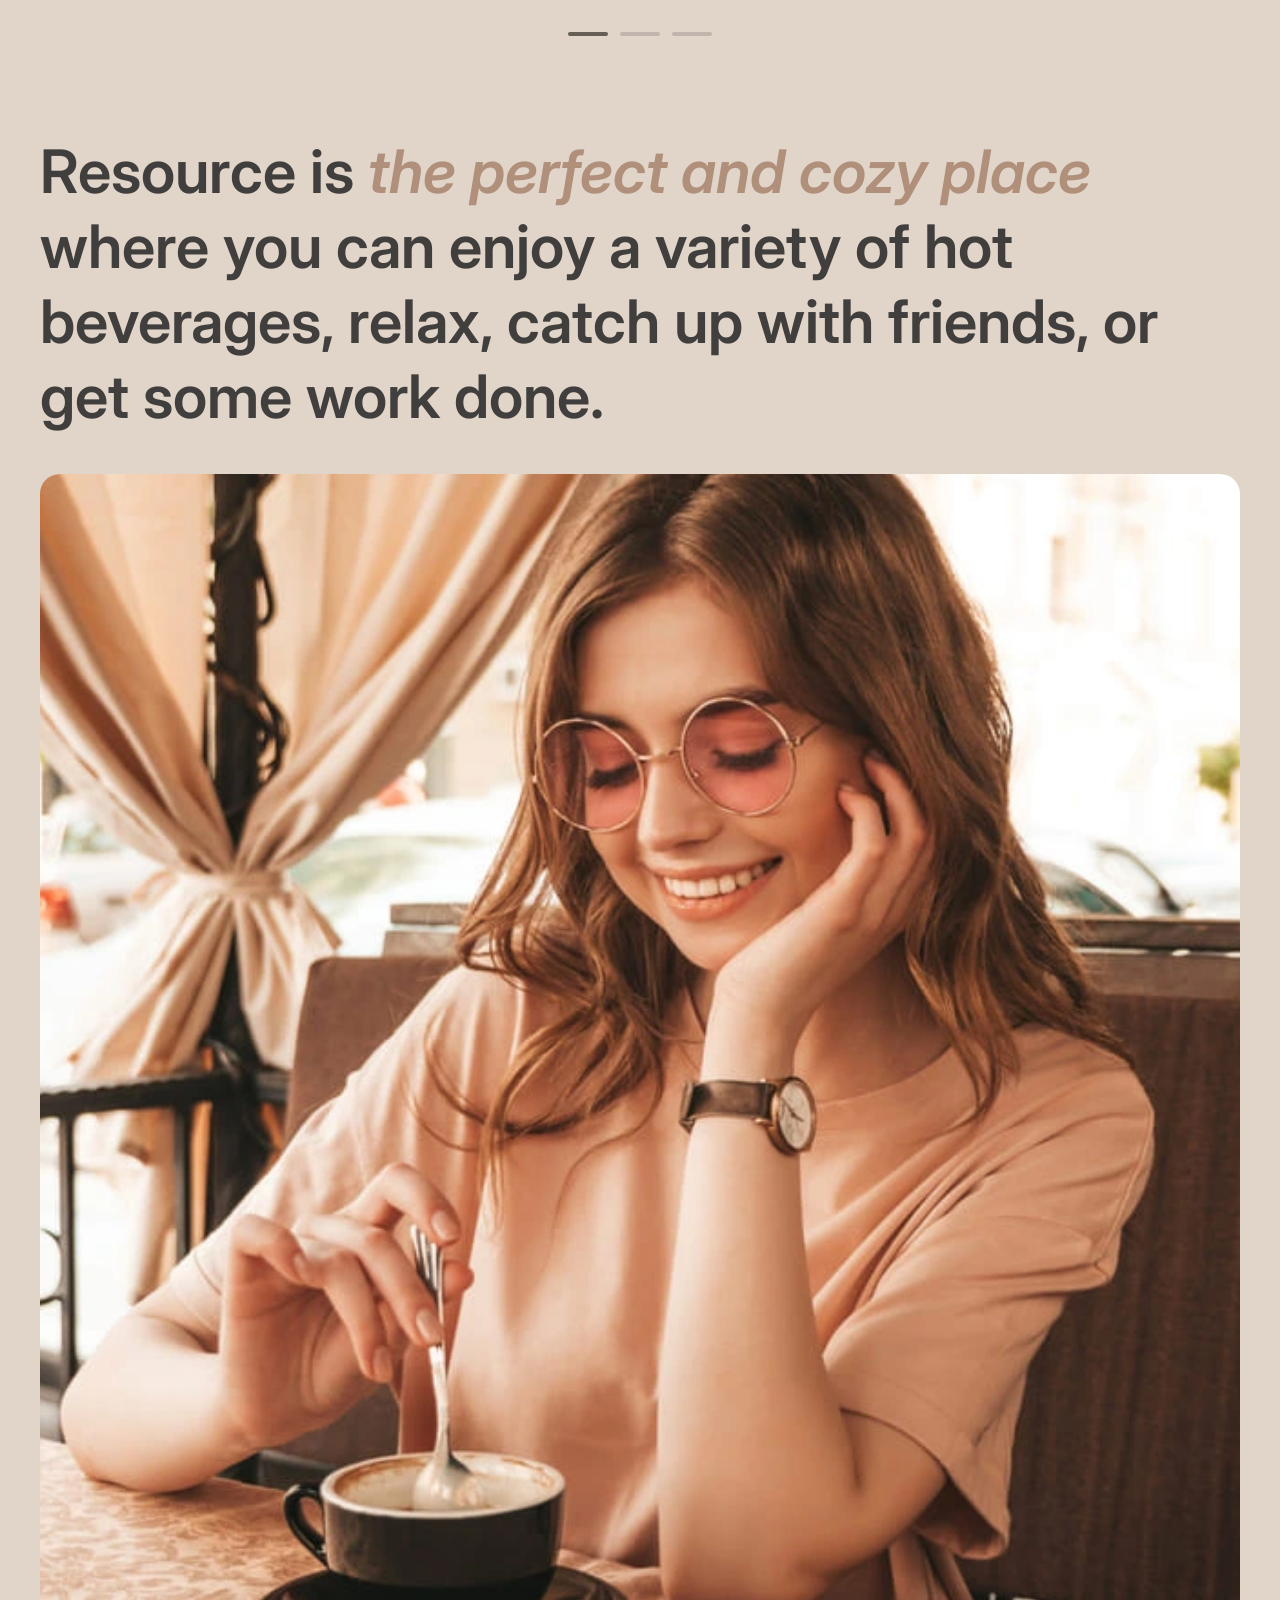
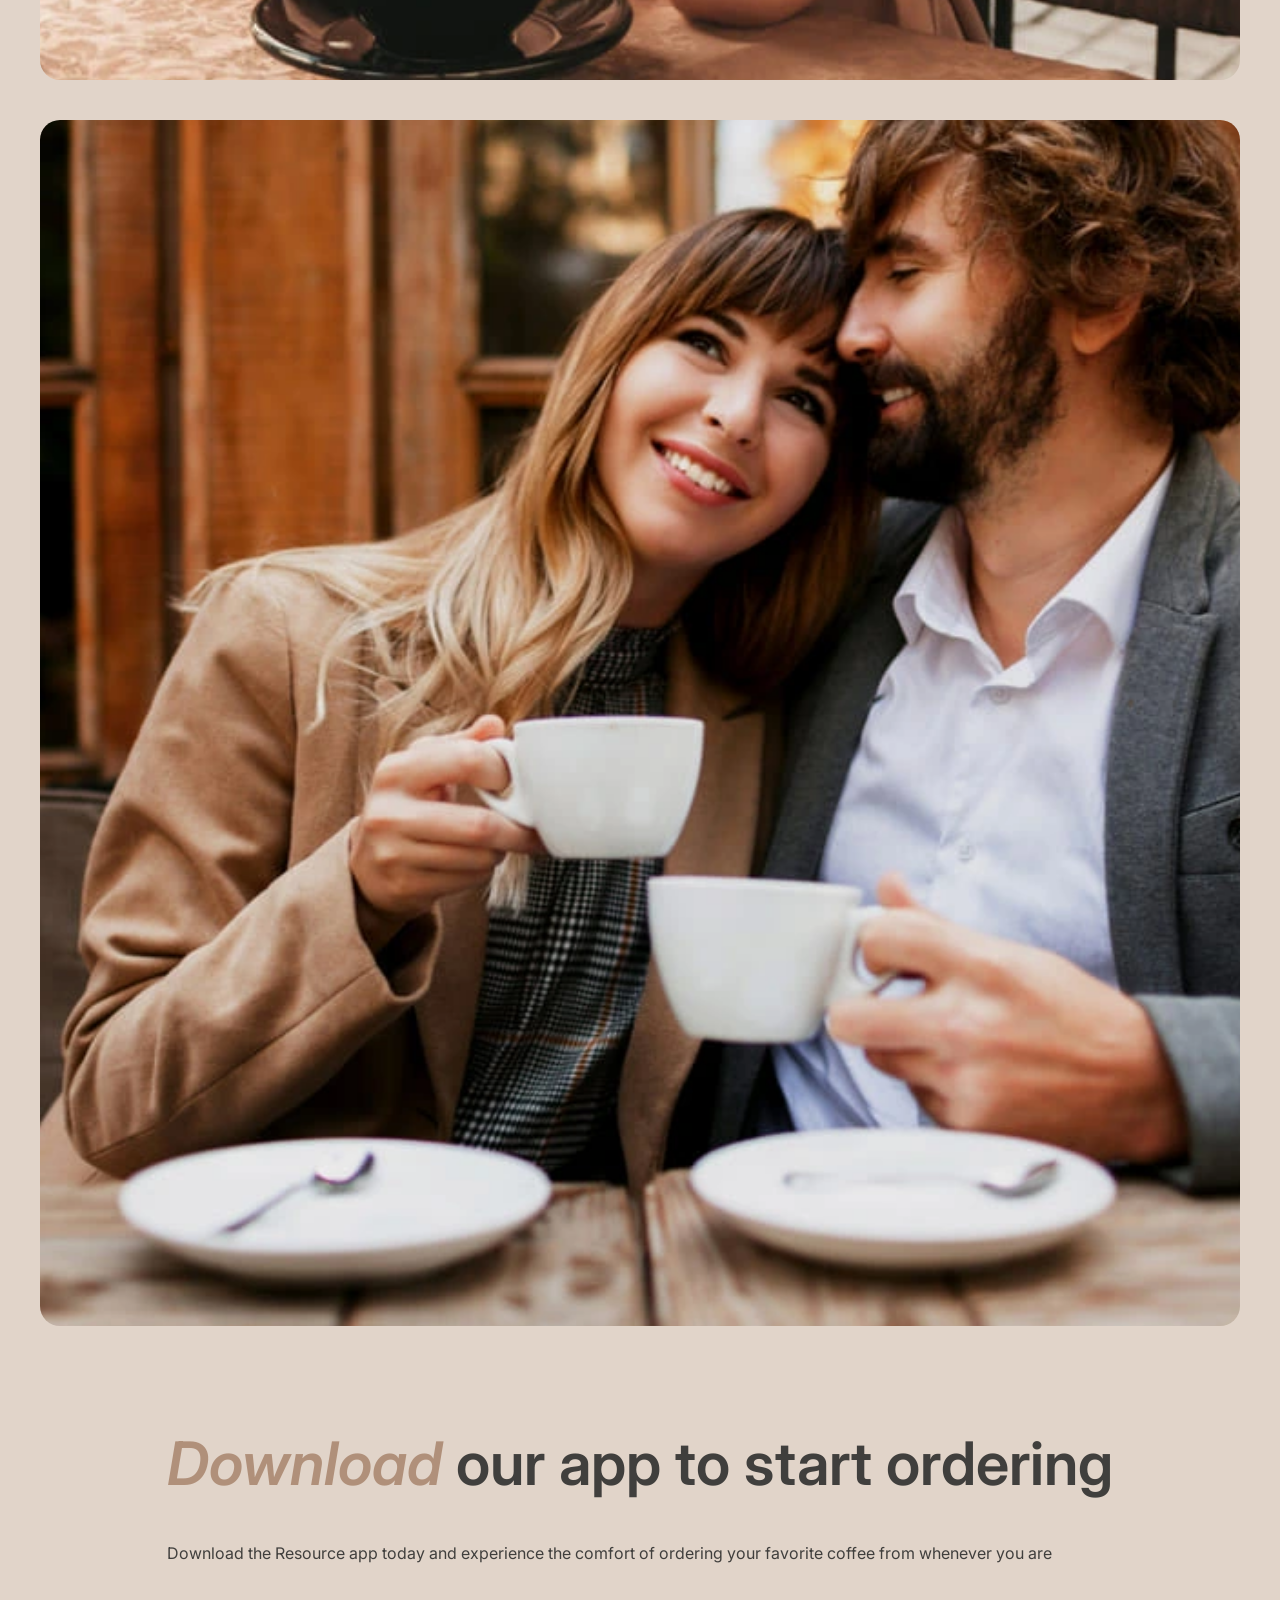
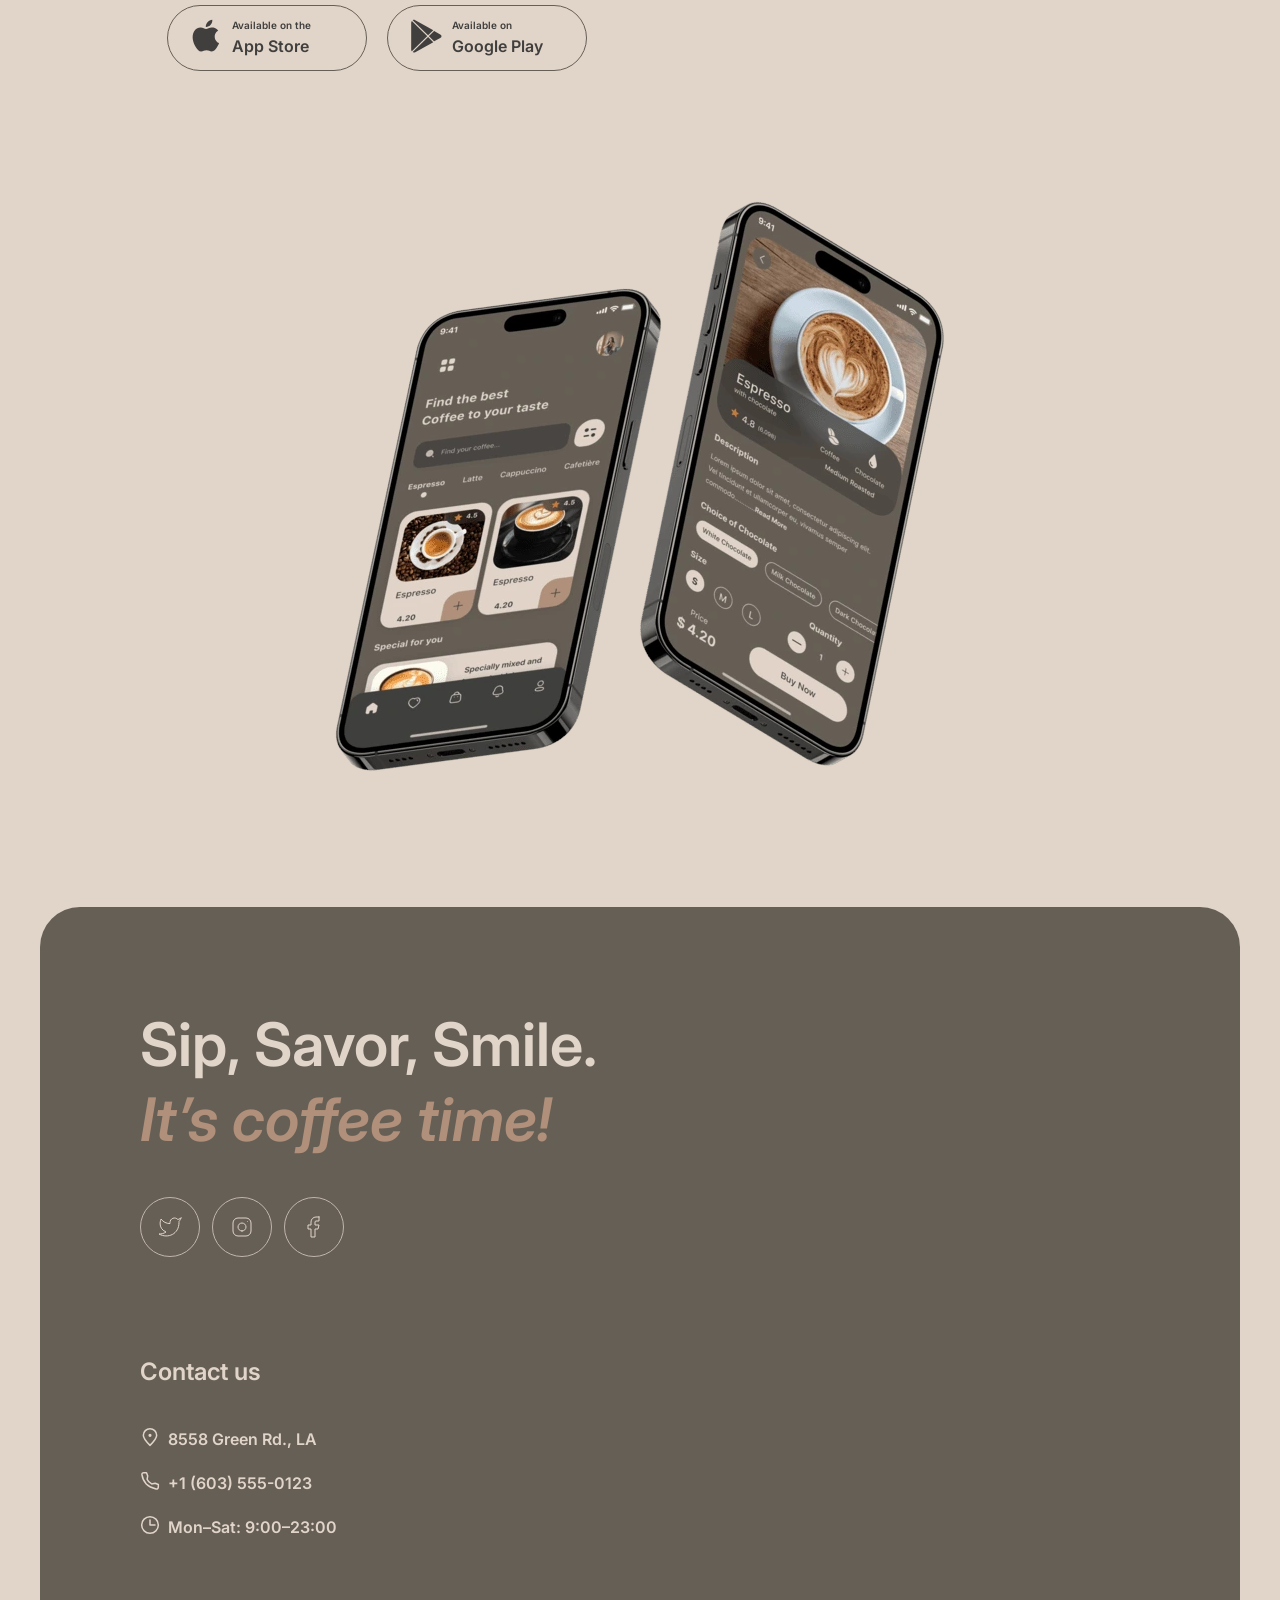
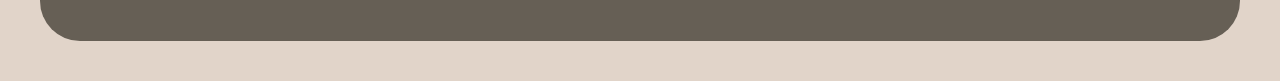
==== commit 3844dc64: "fix: error with slider.init() on menu.html" ====
--- a/index.html
+++ b/index.html
@@ -117,58 +117,155 @@
     <section id="coffee" class="coffee section" aria-labelledby="coffee-title" >
       <h2 id="coffee-title" class="title coffee__title">Choose your <span class="title--highlight">favorite</span> coffee</h2>
       <div class="slider" role="group" aria-roledescription="carousel" aria-label="Favorite coffee">
-        <div class="slider-track" aria-live="polite">
-          <div class="slider-card" role="group" aria-roledescription="slide" aria-label="1 of 3">
-            <div class="slider-card__image-wrapper">
-              <picture class="slider-card__picture">
-                <!-- desktop-tablet -->
-                <source 
-                  srcset="assets/img/slider/coffee-1-480.webp 1x, assets/img/slider/coffee-1-960.webp 2x" 
-                  type="image/webp" 
-                  media="(min-width: 681px)">
-                <source 
-                  srcset="assets/img/slider/coffee-1-480.png 1x, assets/img/slider/coffee-1-960.png 2x" 
-                  type="image/png" 
-                  media="(min-width: 681px)">
-
-                <!-- mobile -->
-                <source 
-                  srcset="assets/img/slider/coffee-1-348.webp 1x, assets/img/slider/coffee-1-696.webp 2x" 
-                  type="image/webp" 
-                  media="(max-width: 680px)">
-                <source 
-                  srcset="assets/img/slider/coffee-1-348.png 1x, assets/img/slider/coffee-1-696.png 2x" 
-                  type="image/png" 
-                  media="(max-width: 680px)">
-
-                <!-- fallback -->
-                <img class="slider-card__img" src="assets/img/slider/coffee-1-348.png" alt="Iced frappuccino in a tall glass with whipped foam" loading="lazy">
-              </picture>
+
+        <div class="slider-nav">
+          <button 
+            class="slider-nav__button slider-nav__button--left" 
+            type="button" 
+            aria-label="Previous coffee"
+          >
+            <svg class="slider-nav__icon" aria-hidden="true" width="24" height="24" viewBox="0 0 24 24" fill="none" xmlns="http://www.w3.org/2000/svg">
+              <path class="slider-nav__path" stroke="#403F3D" d="M18.5 12H6M12 18L6 12L12 6" stroke-linecap="round" stroke-linejoin="round"/>
+            </svg>
+          </button>
+          <button 
+            class="slider-nav__button slider-nav__button--right" 
+            type="button" 
+            aria-label="Next coffee"
+          >
+            <svg class="slider-nav__icon" aria-hidden="true" width="24" height="24" viewBox="0 0 24 24" fill="none" xmlns="http://www.w3.org/2000/svg">
+              <path class="slider-nav__path" stroke="#403F3D" d="M6 12H18.5M12.5 18L18.5 12L12.5 6" stroke-linecap="round" stroke-linejoin="round"/>
+            </svg>
+          </button>
+        </div>
+
+        <div class="slider-track-wrapper">
+          <div class="slider-track" aria-live="polite">
+            <div class="slider-card" role="group" aria-roledescription="slide" aria-label="1 of 3">
+              <div class="slider-card__image-wrapper">
+                <picture class="slider-card__picture">
+                  <!-- desktop-tablet -->
+                  <source 
+                    srcset="assets/img/slider/coffee-1-480.webp 1x, assets/img/slider/coffee-1-960.webp 2x" 
+                    type="image/webp" 
+                    media="(min-width: 681px)">
+                  <source 
+                    srcset="assets/img/slider/coffee-1-480.png 1x, assets/img/slider/coffee-1-960.png 2x" 
+                    type="image/png" 
+                    media="(min-width: 681px)">
+  
+                  <!-- mobile -->
+                  <source 
+                    srcset="assets/img/slider/coffee-1-348.webp 1x, assets/img/slider/coffee-1-696.webp 2x" 
+                    type="image/webp" 
+                    media="(max-width: 680px)">
+                  <source 
+                    srcset="assets/img/slider/coffee-1-348.png 1x, assets/img/slider/coffee-1-696.png 2x" 
+                    type="image/png" 
+                    media="(max-width: 680px)">
+  
+                  <!-- fallback -->
+                  <img class="slider-card__img" src="assets/img/slider/coffee-1-348.png" alt="Iced frappuccino in a tall glass with whipped foam" loading="lazy">
+                </picture>
+              </div>
+              <h3 class="slider-card__title">S’mores Frappuccino</h3>
+              <p class="slider-card__description">
+                This new drink takes an espresso and mixes it 
+                with brown sugar and cinnamon before being topped with oat milk.
+              </p>
+              <span class="slider-card__price">$5.50</span>
             </div>
-            <h3 class="slider-card__title">S’mores Frappuccino</h3>
-            <p class="slider-card__description">
-              This new drink takes an espresso and mixes it 
-              with brown sugar and cinnamon before being topped with oat milk.
-            </p>
-            <span class="slider-card__price">$5.50</span>
+  
+            <div class="slider-card" role="group" aria-roledescription="slide" aria-label="2 of 3">
+              <div class="slider-card__image-wrapper">
+                <picture class="slider-card__picture">
+                  <!-- desktop-tablet -->
+                  <source 
+                    srcset="assets/img/slider/coffee-2-480.webp 1x, assets/img/slider/coffee-2-960.webp 2x" 
+                    type="image/webp" 
+                    media="(min-width: 681px)">
+                  <source 
+                    srcset="assets/img/slider/coffee-2-480.png 1x, assets/img/slider/coffee-2-960.png 2x" 
+                    type="image/png" 
+                    media="(min-width: 681px)">
+  
+                  <!-- mobile -->
+                  <source 
+                    srcset="assets/img/slider/coffee-2-348.webp 1x, assets/img/slider/coffee-2-696.webp 2x" 
+                    type="image/webp" 
+                    media="(max-width: 680px)">
+                  <source 
+                    srcset="assets/img/slider/coffee-2-348.png 1x, assets/img/slider/coffee-2-696.png 2x" 
+                    type="image/png" 
+                    media="(max-width: 680px)">
+  
+                  <!-- fallback -->
+                  <img class="slider-card__img" src="assets/img/slider/coffee-2-348.png" alt="Caramel macchiato with layered espresso, steamed milk, caramel-peanut syrup, and thick foam in a clear glass" loading="lazy">
+                </picture>
+              </div>
+              <h3 class="slider-card__title">Caramel Macchiato</h3>
+              <p class="slider-card__description">
+                Fragrant and unique classic espresso with rich caramel-peanut syrup, with cream under whipped thick foam.
+              </p>
+              <span class="slider-card__price">$5.00</span>
+            </div>
+  
+            <div class="slider-card" role="group" aria-roledescription="slide" aria-label="3 of 3">
+              <div class="slider-card__image-wrapper">
+                <picture class="slider-card__picture">
+                  <!-- desktop-tablet -->
+                  <source 
+                    srcset="assets/img/slider/coffee-3-480.webp 1x, assets/img/slider/coffee-3-960.webp 2x" 
+                    type="image/webp" 
+                    media="(min-width: 681px)">
+                  <source 
+                    srcset="assets/img/slider/coffee-3-480.png 1x, assets/img/slider/coffee-3-960.png 2x" 
+                    type="image/png" 
+                    media="(min-width: 681px)">
+  
+                  <!-- mobile -->
+                  <source 
+                    srcset="assets/img/slider/coffee-3-348.webp 1x, assets/img/slider/coffee-3-696.webp 2x" 
+                    type="image/webp" 
+                    media="(max-width: 680px)">
+                  <source 
+                    srcset="assets/img/slider/coffee-3-348.png 1x, assets/img/slider/coffee-3-696.png 2x" 
+                    type="image/png" 
+                    media="(max-width: 680px)">
+  
+                  <!-- fallback -->
+                  <img class="slider-card__img" src="assets/img/slider/coffee-3-348.png" alt="Iced coffee served over ice in a clear glass, a refreshing cold coffee drink" loading="lazy">
+                </picture>
+              </div>
+              <h3 class="slider-card__title">Ice coffee</h3>
+              <p class="slider-card__description">
+                A popular summer drink that tones and invigorates. Prepared from coffee, milk and ice.
+              </p>
+              <span class="slider-card__price">$4.50</span>
+            </div>
           </div>
         </div>
-        <div class="slider-nav">
-          <button type="button" class="slider-nav__button slider-nav__button--left" aria-label="Previous coffee">
-            <svg class="slider-nav__icon" aria-hidden="true" width="24" height="24" viewBox="0 0 24 24" fill="none" xmlns="http://www.w3.org/2000/svg">
-              <path class="slider-nav__path" stroke="#403F3D" d="M18.5 12H6M12 18L6 12L12 6" stroke-linecap="round" stroke-linejoin="round"/>
-            </svg>
-          </button>
-          <button type="button" class="slider-nav__button slider-nav__button--right" aria-label="Next coffee">
-            <svg class="slider-nav__icon" aria-hidden="true" width="24" height="24" viewBox="0 0 24 24" fill="none" xmlns="http://www.w3.org/2000/svg">
-              <path class="slider-nav__path" stroke="#403F3D" d="M6 12H18.5M12.5 18L18.5 12L12.5 6" stroke-linecap="round" stroke-linejoin="round"/>
-            </svg>
-          </button>
-        </div>
+
         <div class="slider-dots" role="group" aria-label="Choose coffee">
-          <button class="slider-dot" type="button" aria-label="Show S’mores Frappuccino" aria-current="true"></button>
-          <button class="slider-dot" type="button" aria-label="Show Caramel Macchiato"></button>
-          <button class="slider-dot" type="button" aria-label="Show Ice coffee"></button>
+          <button 
+            class="slider-dot" 
+            type="button" 
+            data-slide="0" 
+            aria-label="Show S’mores Frappuccino" 
+            aria-current="true"
+          ></button>
+          <button 
+            class="slider-dot" 
+            type="button" 
+            data-slide="1" 
+            aria-label="Show Caramel Macchiato"
+          ></button>
+          <button 
+            class="slider-dot" 
+            type="button" 
+            data-slide="2" 
+            aria-label="Show Ice coffee"
+          ></button>
         </div>
       </div>
     </section>
@@ -379,7 +476,6 @@
       <p class="footer-time footer-address__item--time">Mon–Sat: 9:00–23:00</p>
     </section>
   </footer>
-  <script type="module" src="scripts/theme.js"></script>
   <script type="module" src="scripts/index.js"></script>
 </body>
 </html>
--- a/css/style.css
+++ b/css/style.css
@@ -420,6 +420,9 @@
 .slider {
   position: relative;
   width: 100%;
+  display: flex;
+  flex-direction: column;
+  align-items: center;
 }
 
 .slider-nav {
@@ -448,12 +451,18 @@
   stroke: var(--text-primary)
 }
 
+.slider-track-wrapper {
+  width: calc(100% - 308px);
+  overflow: hidden;
+}
 
 .slider-track {
+  display: flex;
   margin-bottom: var(--indent-half);
 }
 
 .slider-card {
+  min-width: 100%;
   display: flex;
   flex-direction: column;
   align-items: center;
@@ -1256,6 +1265,10 @@
 }
 
 @media (max-width: 455px) {
+  .nav__list {
+    padding-top: var(--indent-tablet);
+    justify-content: flex-start;
+  }
   .mobile__links {
     flex-direction: column;
   }  
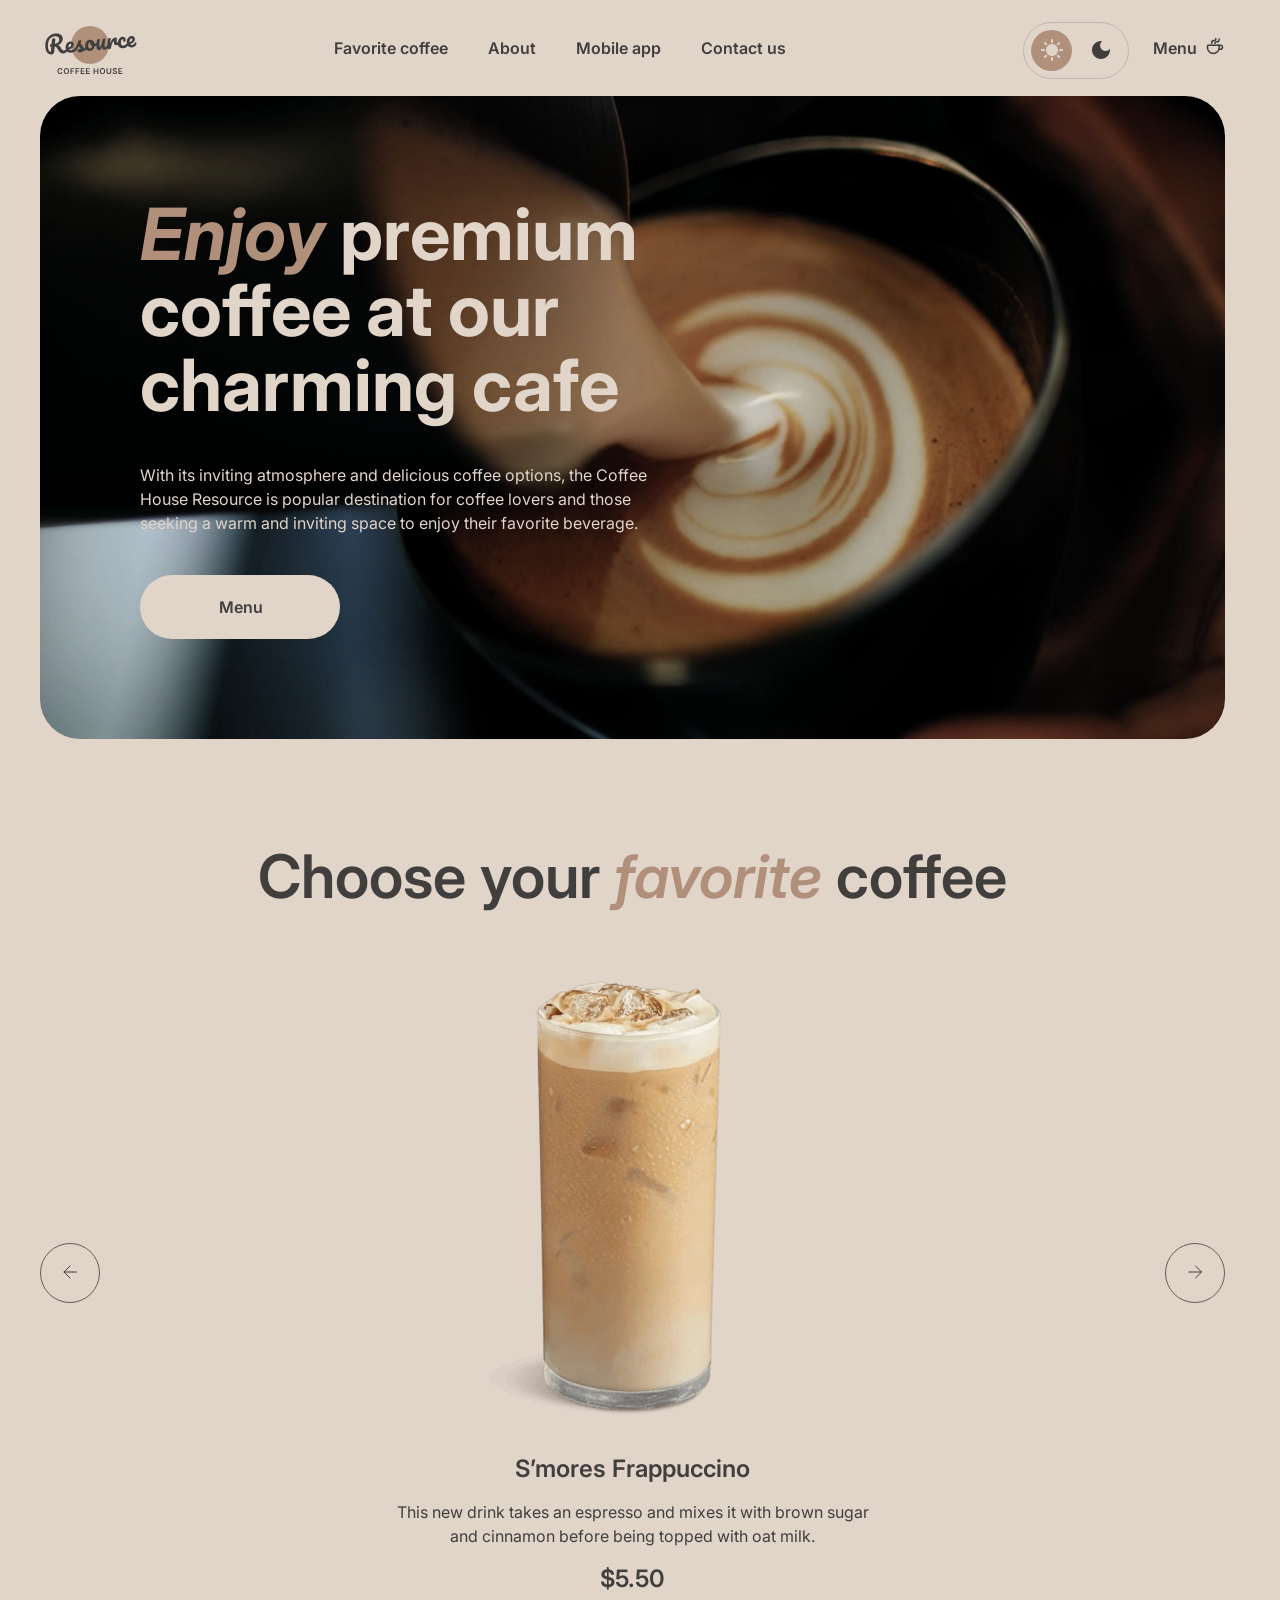
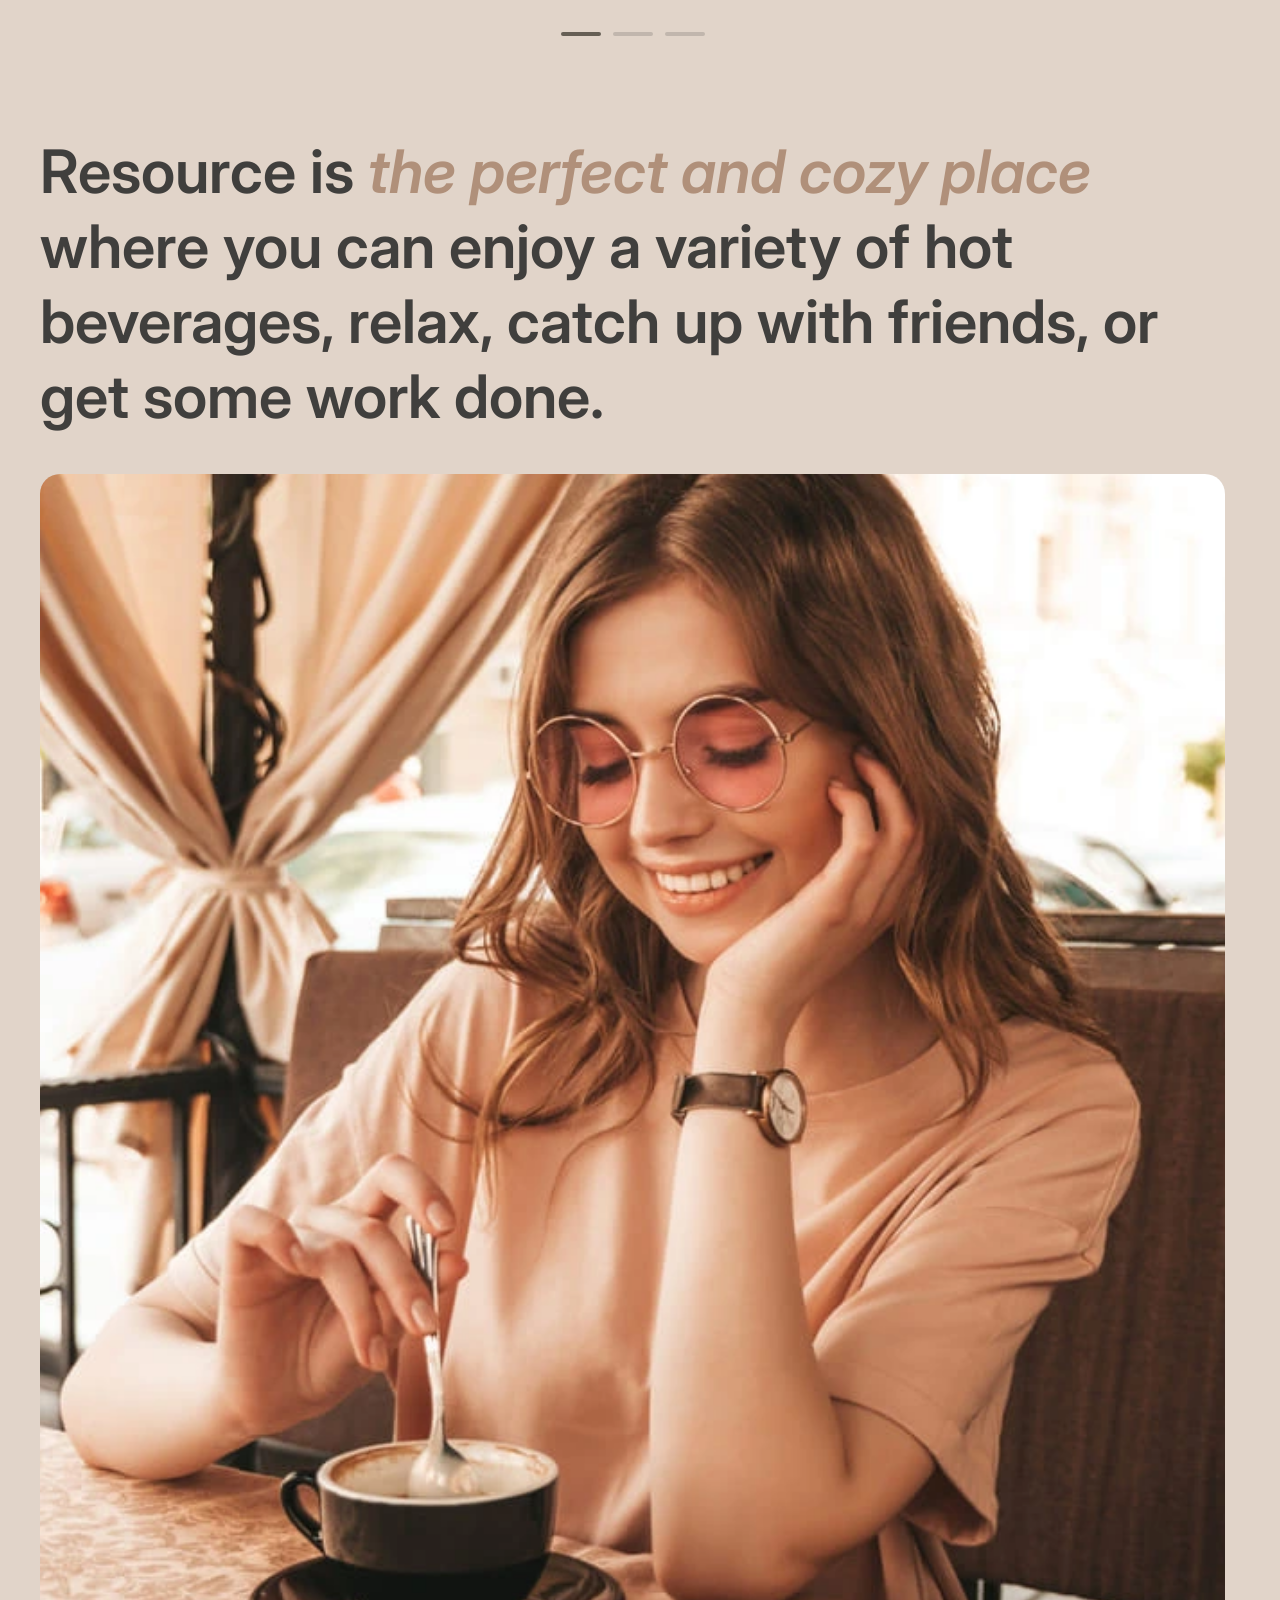
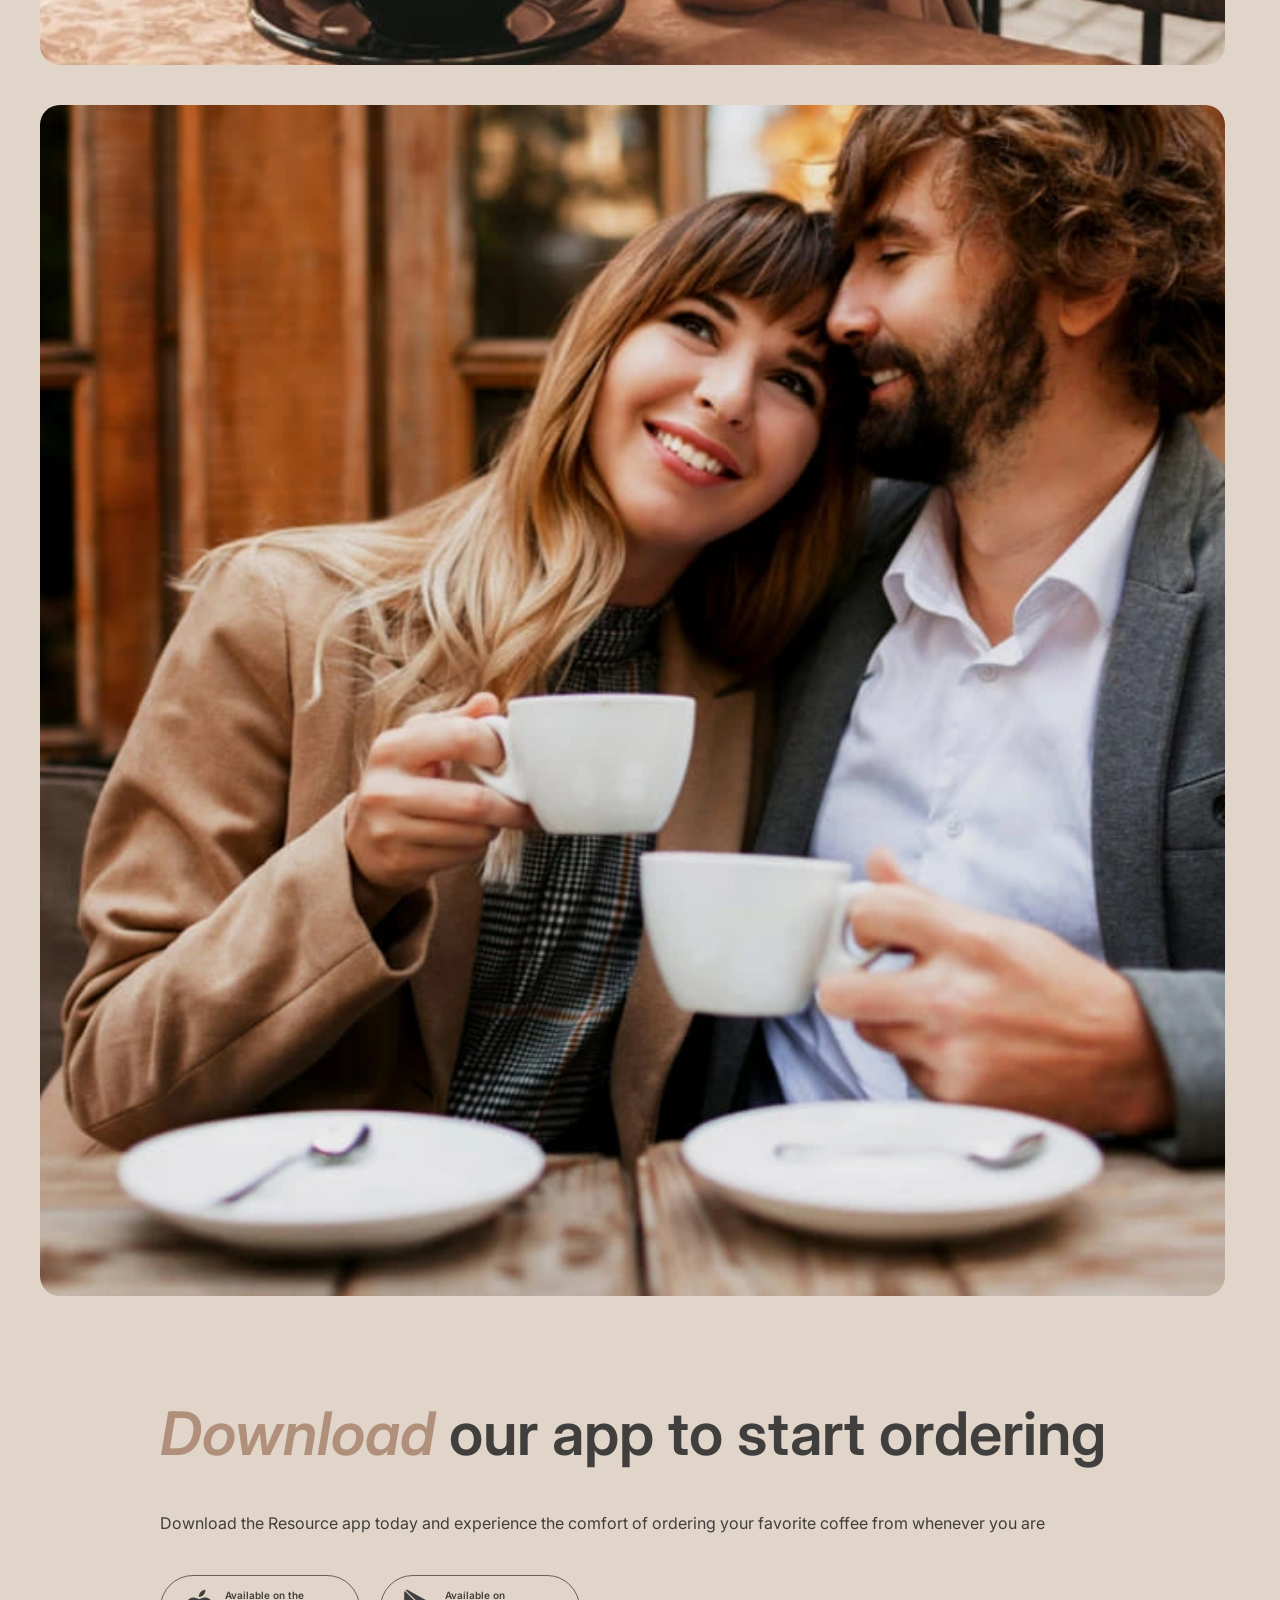
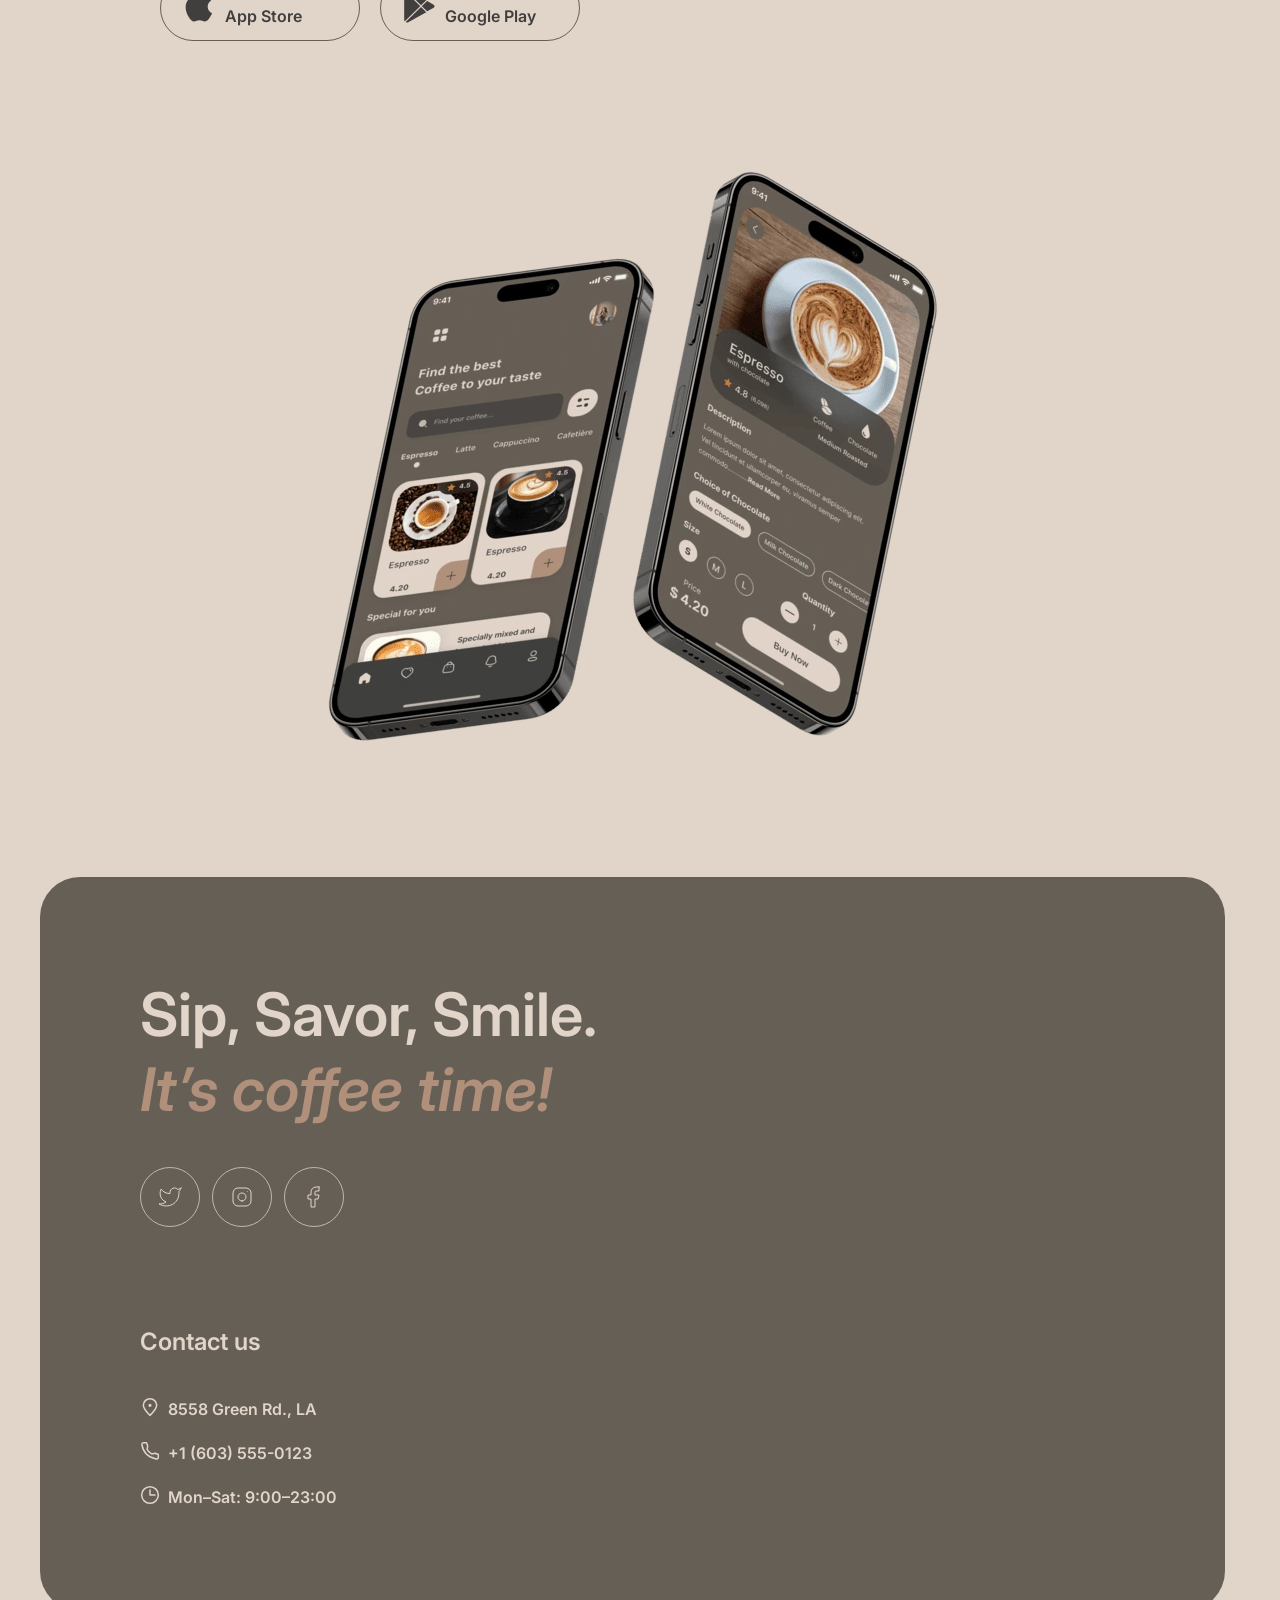
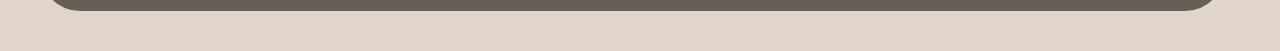
==== commit 0d87d037: "refactor: remove unnecessary attributes, add id for nav, .card in a variable" ====
--- a/index.html
+++ b/index.html
@@ -32,7 +32,7 @@
       <img class="header__logo-img header__logo-img--light" aria-hidden="true" src="assets/img/logo.svg" alt="">
       <img class="header__logo-img header__logo-img--dark" aria-hidden="true" src="assets/img/logo-dark.svg" alt="">
     </a>
-    <nav class="nav" aria-label="Main">
+    <nav class="nav" id="main-nav" aria-label="Main">
       <ul class="nav__list">
         <li class="nav__item"><a class="nav__link" href="#coffee">Favorite coffee</a></li>
         <li class="nav__item"><a class="nav__link" href="#about">About</a></li>
--- a/css/style.css
+++ b/css/style.css
@@ -11,6 +11,7 @@
 
   --border-primary: #c1b6ad;
   --border-inverse: #665f55;
+  --modal-primary: #403F3DCC;
 
   /* Typography  */
   --font-size-h1: 4.5rem;
@@ -90,10 +91,11 @@
 }
 
 .page {
-  font-size: 16px;
   scroll-behavior: smooth;
-}
-
+  scrollbar-gutter: stable;
+}
+
+.page--locked,
 .page--clip {
   overflow: hidden;
 }
@@ -235,9 +237,6 @@
   transform: translateX(0%);
   transition: none;
 }
-
-
-
 
 /* Theme-switch */
 .theme-switch {
@@ -788,15 +787,15 @@
   transition: stroke 0.15s ease-in;
 }
 
-/*menu-tabs*/
-.menu-tabs {
+/*cards-tabs*/
+.cards-tabs {
   display: flex;
   gap: var(--indent-small);
   justify-content: center;
   margin-bottom: var(--indent-standard);
 }
 
-.menu-tabs__item {
+.cards-tabs__item {
   display: flex;
   padding: 8px;
   padding-right: calc(8px * 2);
@@ -810,12 +809,12 @@
   transition: background-color 0.15s ease-in, color 0.15s ease-in;
 }
 
-.menu-tabs__item[aria-selected="true"] {
+.cards-tabs__item[aria-selected="true"] {
   background-color: var(--bg-container);
   color: var(--text-inverse);
 }
 
-.menu-tabs__icon {
+.cards-tabs__icon {
   display: block;
   width: 27px;
   height: 27px;
@@ -825,17 +824,18 @@
   transition: background-color 0.15s ease-in;
 }
 
-.menu-tabs__item[aria-selected="true"] .menu-tabs__icon {
+.cards-tabs__item[aria-selected="true"] .cards-tabs__icon {
   background-color: var(--bg-page);
 }
 
-.menu-tabs__text {
+.cards-tabs__text {
   font-size: var(--font-size-regular);
   font-weight: var(--font-weight-bold);
-}
-
-/* card-list */
-.card-list {
+  text-transform: capitalize;
+}
+
+/* cards-list */
+.cards-list {
   display: grid;
   grid-template-columns: repeat(4, 1fr);
   gap: var(--indent-standard);
@@ -924,9 +924,9 @@
   outline: none;
 }
 
-/* button-more */
-.button-more {
-  display: none;
+/* cards-more */
+.cards-more {
+  display: block;
   margin: 0 auto;
   padding: calc(var(--indent-small) - 2px);
   line-height: 100%;
@@ -937,16 +937,85 @@
   transition: border-color 0.15s ease-in, background-color 0.15s ease-in;
 }
 
-.button-more__icon {
+.cards-more[hidden] {
+  display: none;
+}
+
+.cards-more__icon {
   display: block;
   width: var(--size-icon-standard);
   height: var(--size-icon-standard);
   line-height: 100%;
 }
 
-.button-more__path {
+.cards-more__path {
   stroke: var(--text-primary);
   transition: stroke 0.15s ease-in;
+}
+
+.modal {
+  padding: 0;
+  background-color: transparent;
+  border: none;
+  max-height: calc(100dvh - 2 * var(--indent-small));
+
+  max-width: 800px;
+  width: 800px;
+  overflow: auto;
+}
+
+.modal::backdrop {
+  background-color: var(--modal-primary);
+}
+
+.modal-card {
+  position: relative;
+  gap: 20px;
+  flex-direction: row;
+  width: 100%;
+  max-width: 100%;
+  min-height: auto;
+  padding: var(--indent-small);
+  background-color: var(--bg-page);
+}
+
+.modal .card__content {
+  padding: 0;
+  justify-content: space-between;
+}
+
+.modal__close {
+  display: block;
+  width: 100%;
+  padding: 10px;
+  border: 1px solid var(--border-inverse);
+  border-radius: var(--radius-big);
+  background-color: var(--bg-page);
+  color: var(--text-primary);
+  cursor: pointer;
+}
+
+.modal__close-text {
+  font-size: var(--font-size-regular);
+  line-height: var(--line-height-standard);
+  font-weight: var(--font-weight-bold);
+}
+
+.modal__close:hover {
+  background-color: var(--bg-container);
+  border-color: var(--bg-container);
+  color: var(--text-inverse);
+}
+
+
+.modal .card__picture-wrapper {
+  display: block;
+  height: 310px;
+  width: 310px;
+  min-width: 310px;
+  max-width: none;
+  overflow: hidden;
+  border-radius: var(--radius-standard);
 }
 
 .no-transition,
@@ -964,22 +1033,21 @@
   .theme-switch,
   .social-links__a,
   .mobile__link,
-  .menu-tabs__item {
+  .cards-tabs__item {
     transition: background-color 0.15s ease-in, color 0.15s ease-in, border-color 0.15s ease-in;
   }
 
   .menu__path,
   .slider-nav__path,
   .social-links__path,
-  .button-more__path,
   .mobile__path,
-  .button-more__path {
+  .cards-more__path {
     transition: stroke 0.15s ease-in, fill 0.15s ease-in;
   }
 }
 
 @media (max-width: 1439px) {
-  .card-list {
+  .cards-list {
     display: flex;
     align-items: center;
     flex-wrap: wrap;
@@ -1015,23 +1083,16 @@
 }
 
 @media (max-width: 1089px) {
-  .card-list {
+  .cards-list {
     margin-bottom: var(--indent-standard);
   }
-  .card-list__item--hidden {
-    display: none;
-  }
-
-  .button-more {
-    display: block;
-  }
 }
 
 @media (max-width: 880px) {
-  .card-list__item--hidden {
-    display: none;
-  }
-
+  .modal {
+    width: calc(100dvw - 80px);
+    max-width: calc(100dvw - 80px);
+  }
   .header__logo {
     padding-right: var(--indent-gap);
   }
@@ -1225,7 +1286,7 @@
 }
 
 @media (max-width: 680px) {
-    :root {
+  :root {
     /* Typography  */
     --font-size-h1: 2.625rem;
     --font-size-h2: 2rem;
@@ -1242,6 +1303,7 @@
   body {
     padding: 0 var(--indent-small);
   }
+
   .hero__content {
     max-width: 100%;
     width: 100%;
@@ -1255,6 +1317,20 @@
   .slider-nav__button {
     display: none;
   }
+
+  .slider-track-wrapper {
+    width: 100%;
+  }
+
+  .modal {
+    width: calc(100dvw - 38px);
+    max-width: calc(100dvw - 38px);
+  }
+
+  .modal .card__picture-wrapper {
+    display: none;
+  }
+
 }
 
 @media (max-width: 640px) {
@@ -1293,7 +1369,7 @@
     gap: var(--indent-standard);
   }
 
-  .menu-tabs {
+  .cards-tabs {
     gap: var(--indent-icon-gap);
   }
 }
@@ -1380,21 +1456,21 @@
     stroke: var(--text-primary);
   }
 
-  .menu-tabs__item:hover {
+  .cards-tabs__item:hover {
     background-color: var(--bg-container);
     color: var(--text-inverse);
   }
 
-  .menu-tabs__item:hover .menu-tabs__icon {
+  .cards-tabs__item:hover .cards-tabs__icon {
     background-color: var(--bg-page);
   }
 
-  .button-more:hover {
+  .cards-more:hover {
     border-color: var(--bg-container);
     background-color: var(--bg-container);
   }
 
-  .button-more:hover .button-more__path {
+  .cards-more:hover .cards-more__path {
     stroke: var(--text-inverse);
   }
 }
